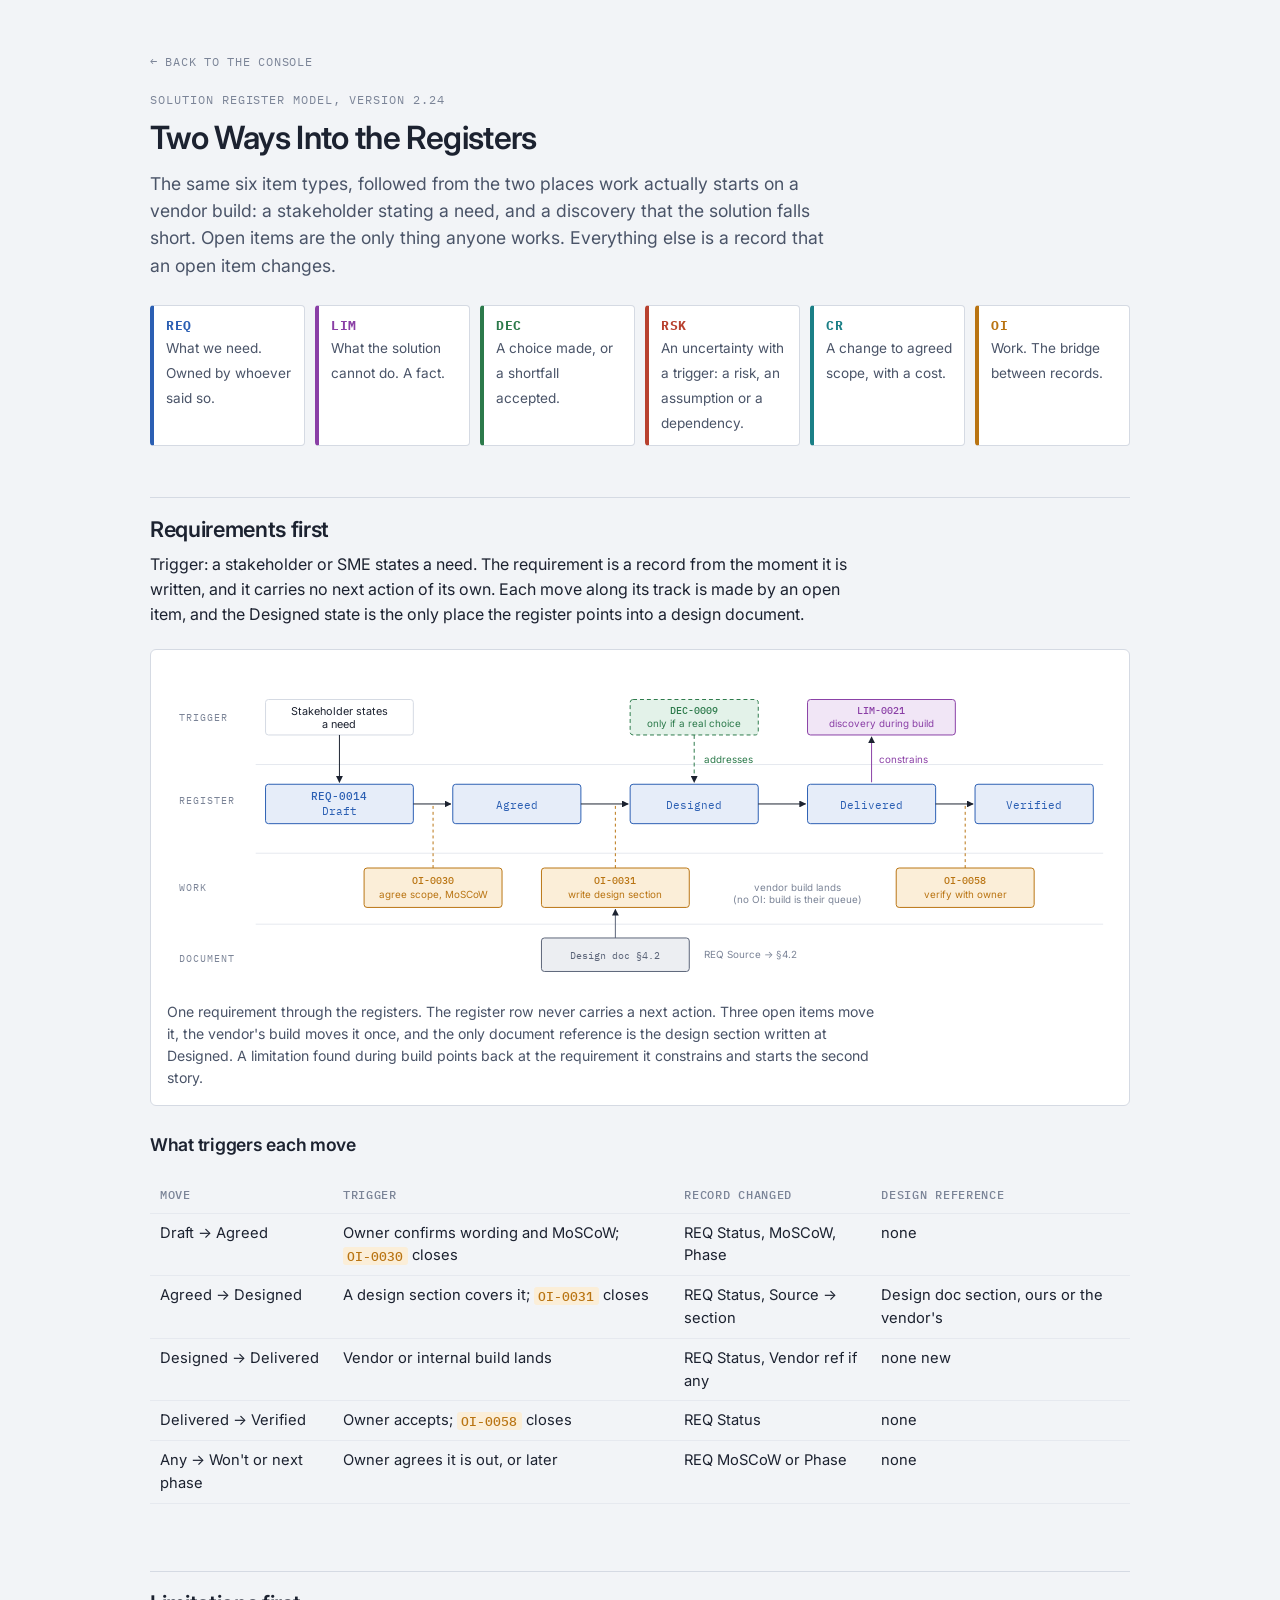
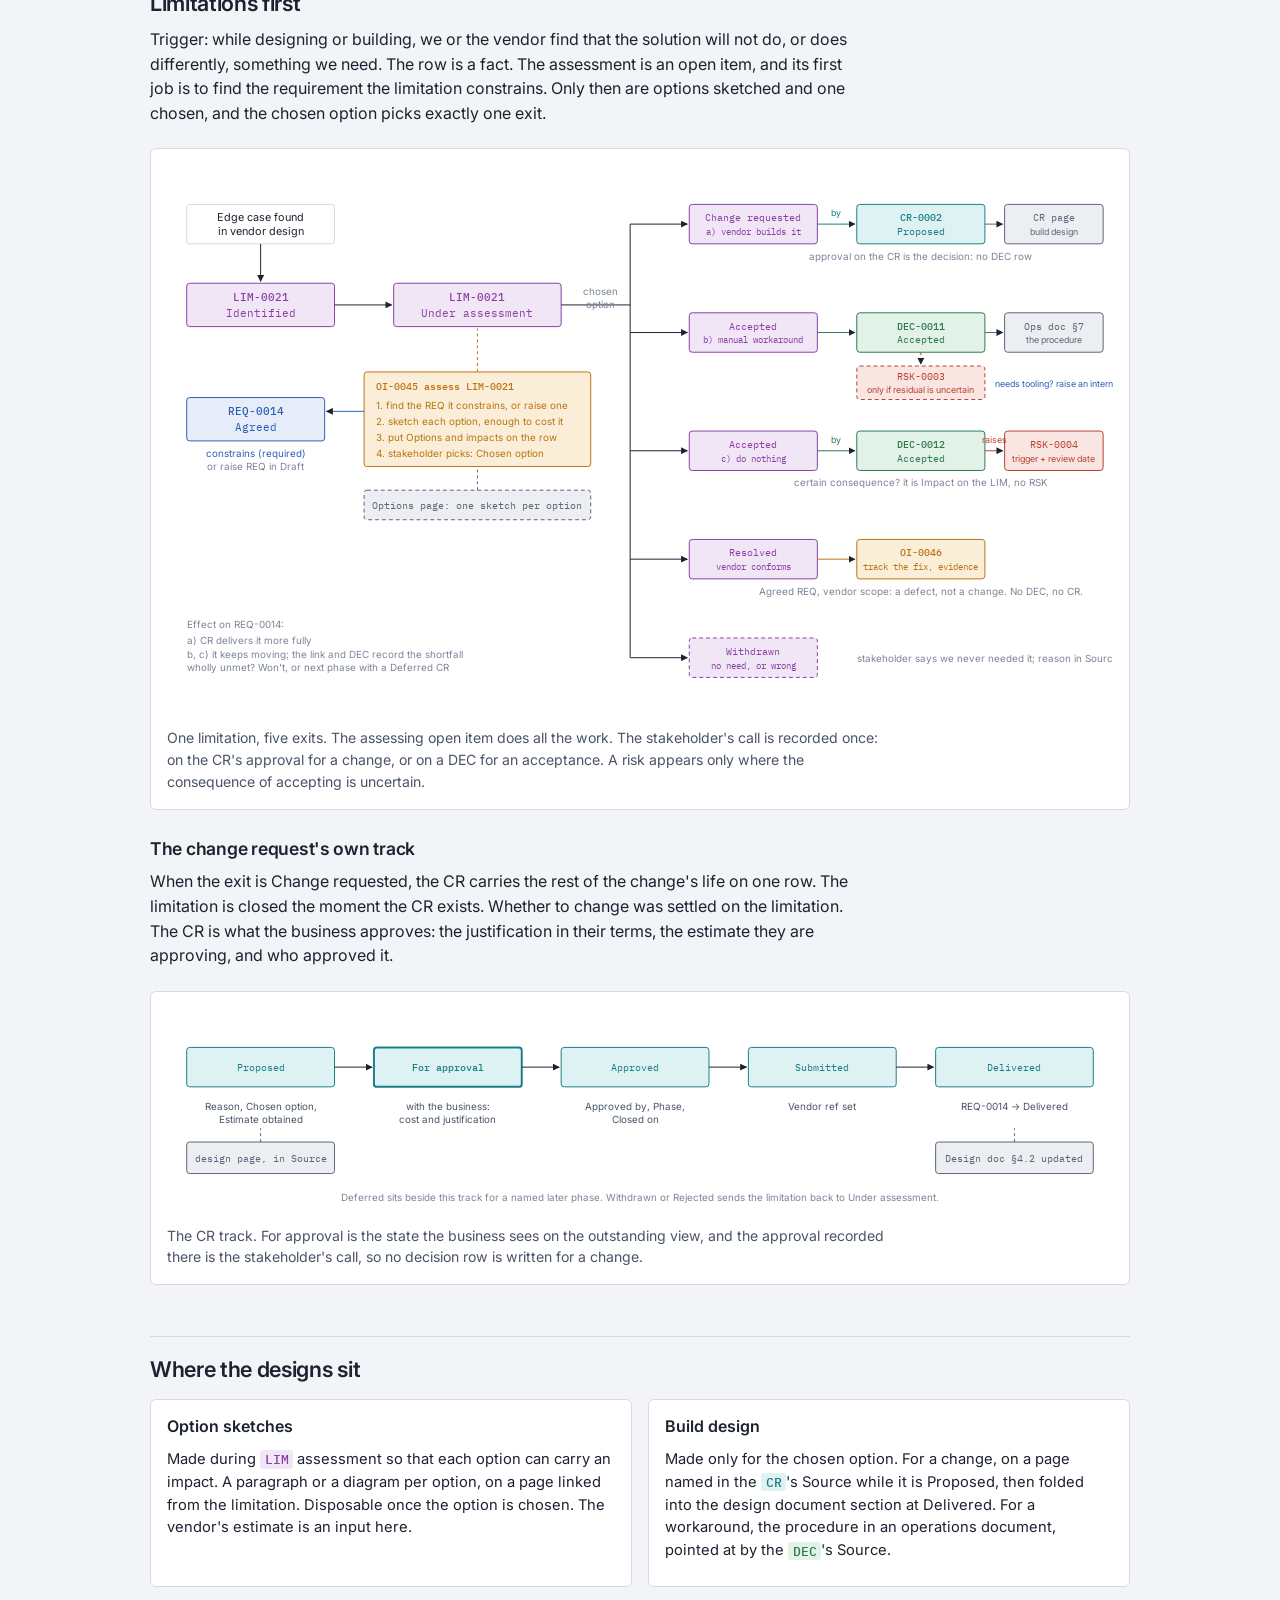
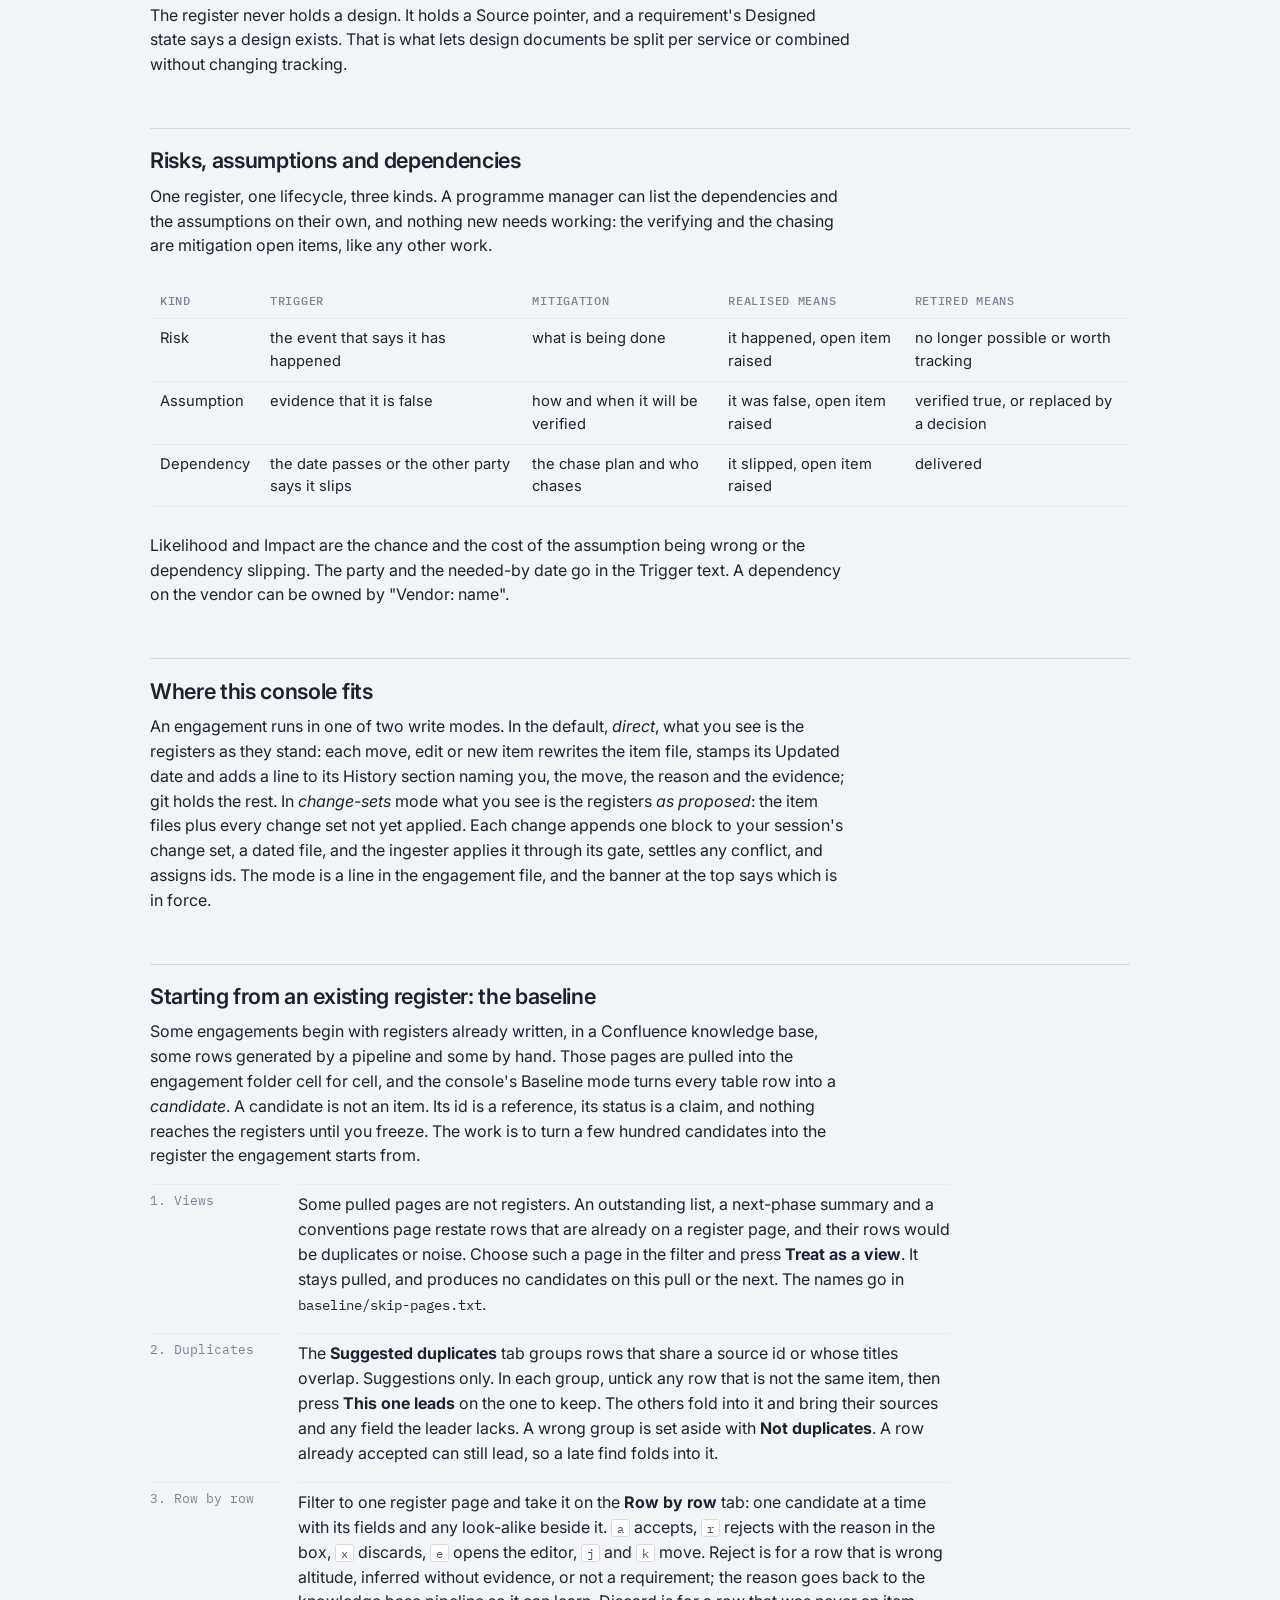
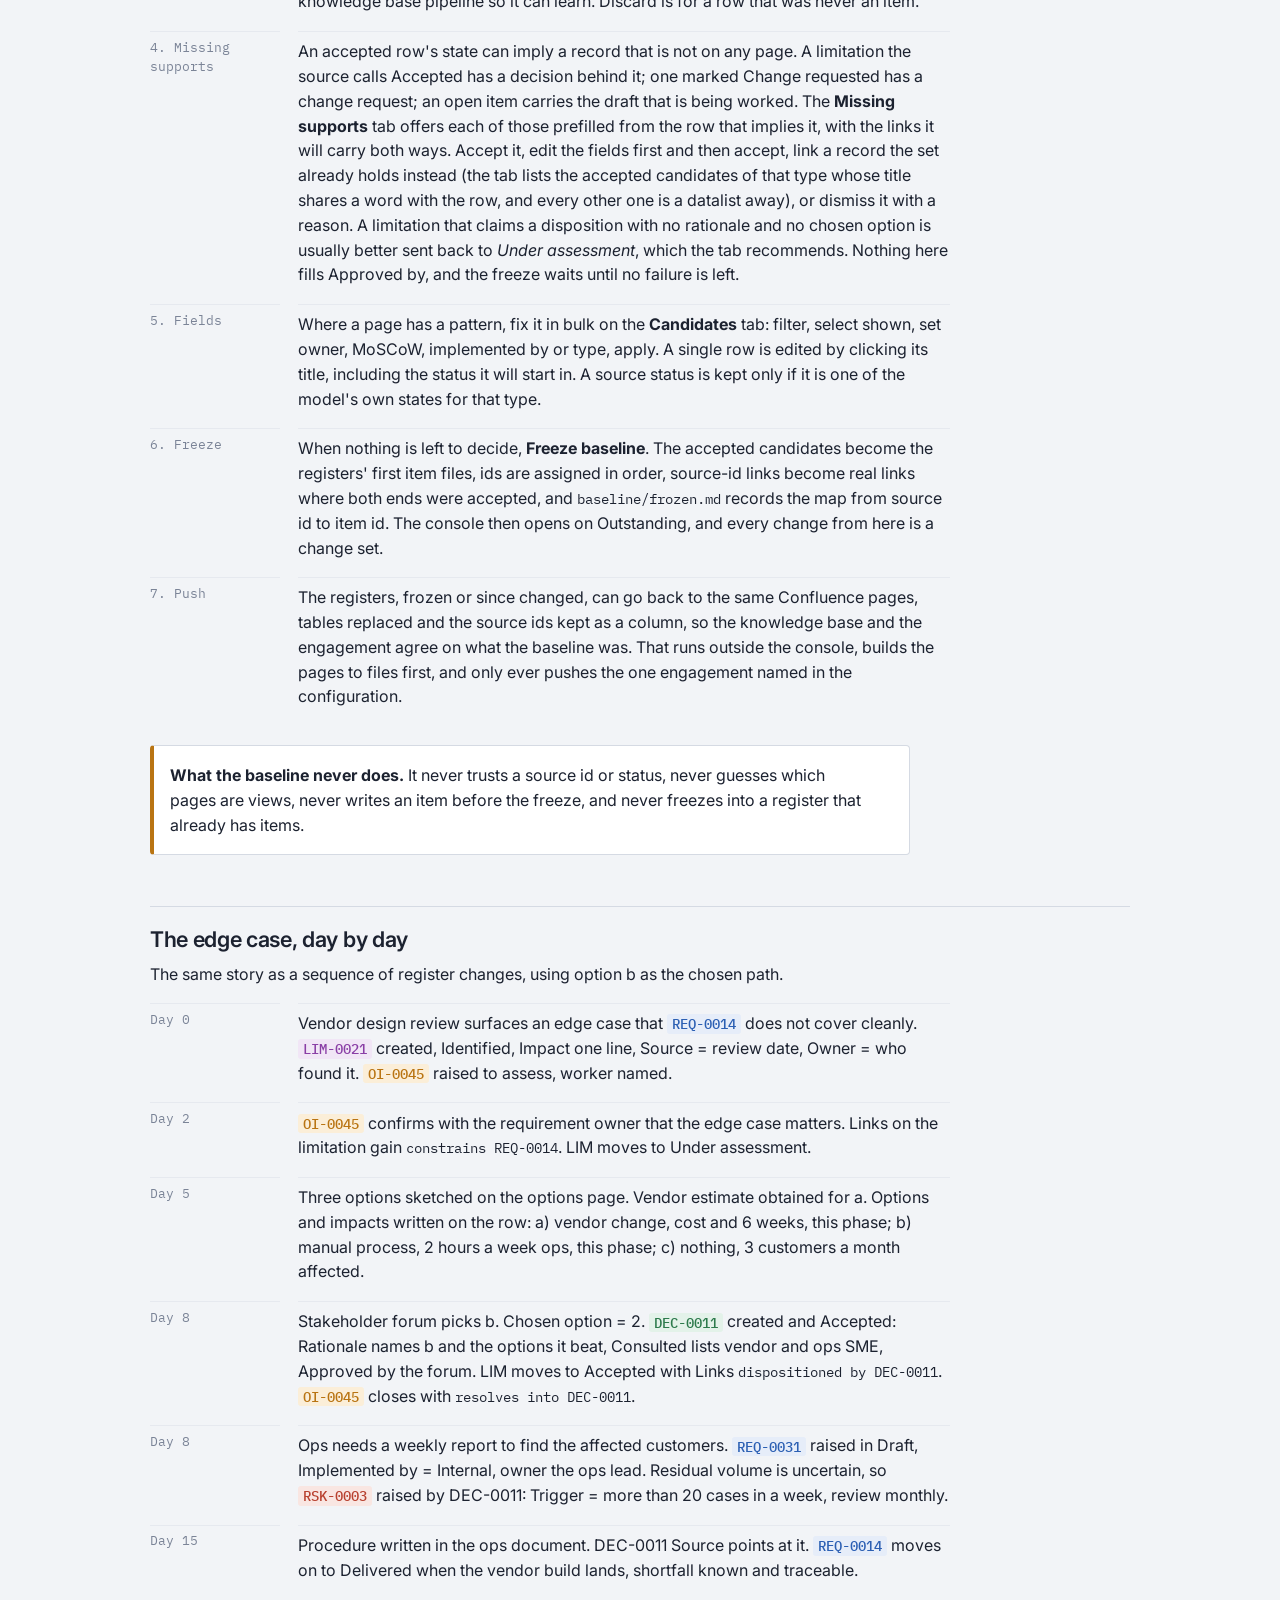
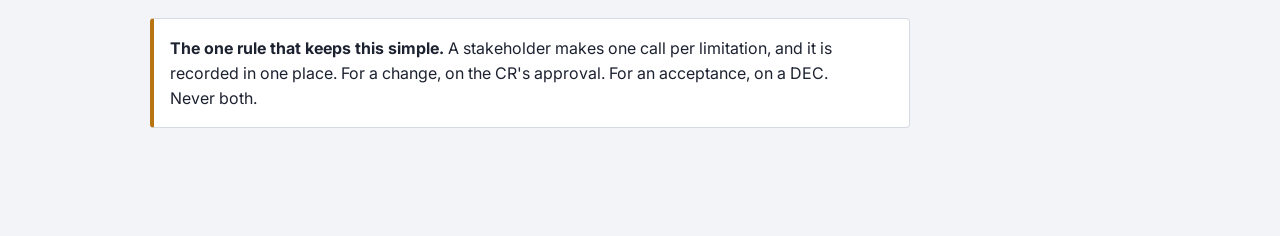
==== console/static/guide.html @ 4e864abd "Model 2.26 and docs: direct writes, History section, push from the registers as they stand Co-Author" ====
<!doctype html>
<html lang="en-AU"><head><meta charset="utf-8"><meta name="viewport" content="width=device-width, initial-scale=1">
<title>Guide · Register console</title>
<link rel="stylesheet" href="https://fonts.googleapis.com/css2?family=Inter:wght@400;500;600&family=IBM+Plex+Mono:wght@400;500&display=swap">
<script>try{const t=localStorage.getItem("theme");if(t==="light"||t==="dark")document.documentElement.dataset.theme=t;}catch{}</script>
<style>
:root{
  --bg:#f2f4f7; --surface:#ffffff; --ink:#1c2230; --ink-2:#4a5468; --ink-3:#7b8497; --line:#d5dae3; --line-2:#e6e9ef;
  --req:#2b5fb3; --lim:#8a3fa6; --dec:#2c7a4b; --rsk:#b8412f; --oi:#b97412; --cr:#1a7f86; --doc:#5b6478;
  --req-bg:#e6edf9; --lim-bg:#f1e6f6; --dec-bg:#e3f2e9; --rsk-bg:#f9e6e2; --oi-bg:#fbeed8; --cr-bg:#dff2f3; --doc-bg:#eceef2;
  --mono:"IBM Plex Mono",ui-monospace,SFMono-Regular,Menlo,monospace;
  --sans:"Inter",system-ui,-apple-system,"Segoe UI",sans-serif;
}
@media (prefers-color-scheme: dark){
  :root:not([data-theme="light"]){
    --bg:#141821; --surface:#1b2029; --ink:#e7eaf0; --ink-2:#b4bccb; --ink-3:#7f889a; --line:#323a48; --line-2:#272e3b;
    --req:#7ea6ea; --lim:#c78be0; --dec:#6fc494; --rsk:#ee8a78; --oi:#e6a94a; --cr:#5fc6cd; --doc:#9aa3b6;
    --req-bg:#1e2c45; --lim-bg:#31213d; --dec-bg:#1b3327; --rsk-bg:#3d221d; --oi-bg:#3a2c14; --cr-bg:#173536; --doc-bg:#252b37;
  }
}
:root[data-theme="dark"]{
  --bg:#141821; --surface:#1b2029; --ink:#e7eaf0; --ink-2:#b4bccb; --ink-3:#7f889a; --line:#323a48; --line-2:#272e3b;
  --req:#7ea6ea; --lim:#c78be0; --dec:#6fc494; --rsk:#ee8a78; --oi:#e6a94a; --cr:#5fc6cd; --doc:#9aa3b6;
  --req-bg:#1e2c45; --lim-bg:#31213d; --dec-bg:#1b3327; --rsk-bg:#3d221d; --oi-bg:#3a2c14; --cr-bg:#173536; --doc-bg:#252b37;
}
*{box-sizing:border-box}
body{background:var(--bg);color:var(--ink);font-family:var(--sans);font-size:16px;line-height:1.55;padding-block:40px 80px;padding-inline:20px}
main{max-width:980px;margin:0 auto}
h1,h2,h3{font-family:var(--sans);font-weight:600;line-height:1.2;text-wrap:balance;margin:0;letter-spacing:-.015em}
h1{font-size:2rem;letter-spacing:-.02em}
h2{font-size:1.35rem;margin-top:3.2rem;margin-bottom:.6rem;padding-top:1.2rem;border-top:1px solid var(--line)}
h3{font-size:1.1rem;margin-top:1.8rem;margin-bottom:.4rem}
p{max-width:70ch;margin:.6rem 0}
.lede{font-size:1.1rem;color:var(--ink-2);max-width:62ch;margin-top:.8rem}
.eyebrow{font-family:var(--mono);font-size:.75rem;letter-spacing:.08em;text-transform:uppercase;color:var(--ink-3);margin-bottom:.6rem}
code,.id{font-family:var(--mono);font-size:.88em}
.id{padding:.05em .35em;border-radius:3px;font-weight:500;white-space:nowrap}
.id.req{color:var(--req);background:var(--req-bg)} .id.lim{color:var(--lim);background:var(--lim-bg)}
.id.dec{color:var(--dec);background:var(--dec-bg)} .id.rsk{color:var(--rsk);background:var(--rsk-bg)}
.id.oi{color:var(--oi);background:var(--oi-bg)} .id.cr{color:var(--cr);background:var(--cr-bg)}
.id.doc{color:var(--doc);background:var(--doc-bg)}
.legend{display:grid;grid-template-columns:repeat(auto-fit,minmax(140px,1fr));gap:10px;margin:1.6rem 0 0}
.legend div{background:var(--surface);border:1px solid var(--line);border-radius:4px;padding:10px 12px;border-left:4px solid var(--c)}
.legend b{display:block;font-family:var(--mono);font-size:.8rem;color:var(--c);letter-spacing:.04em}
.legend span{font-size:.85rem;color:var(--ink-2)}
figure{margin:1.4rem 0;background:var(--surface);border:1px solid var(--line);border-radius:6px;padding:16px;overflow-x:auto}
figure svg{display:block;max-width:100%;height:auto;min-width:640px;font-family:var(--sans);color:var(--ink)}
figcaption{font-size:.88rem;color:var(--ink-2);margin-top:10px;max-width:80ch}
table{border-collapse:collapse;width:100%;font-size:.92rem;margin:1rem 0}
th,td{text-align:left;vertical-align:top;padding:8px 10px;border-bottom:1px solid var(--line-2)}
th{font-family:var(--mono);font-size:.75rem;letter-spacing:.06em;text-transform:uppercase;color:var(--ink-3);font-weight:500}
.tbl{overflow-x:auto}
ul,ol{max-width:72ch;padding-left:1.3rem}
li{margin:.3rem 0}
.story{display:grid;grid-template-columns:130px 1fr;gap:0 18px;max-width:80ch;margin:1rem 0}
.story .when{font-family:var(--mono);font-size:.8rem;color:var(--ink-3);padding-top:.35rem;border-top:1px solid var(--line-2)}
.story .what{padding:.3rem 0 .9rem;border-top:1px solid var(--line-2)}
.story .what p{margin:.15rem 0}
kbd{font-family:var(--mono);font-size:.78rem;border:1px solid var(--line);border-radius:3px;padding:0 5px;color:var(--ink-2);background:var(--surface)}
.callout{background:var(--surface);border:1px solid var(--line);border-left:4px solid var(--oi);border-radius:4px;padding:12px 16px;max-width:76ch;margin:1.2rem 0}
.callout p{margin:.3rem 0}
.two{display:grid;grid-template-columns:repeat(auto-fit,minmax(280px,1fr));gap:16px;margin:1rem 0}
.two > div{background:var(--surface);border:1px solid var(--line);border-radius:6px;padding:14px 16px}
.two h4{margin:0 0 .4rem;font-family:var(--sans);font-size:1rem;font-weight:600}
.two p,.two li{font-size:.92rem}
@media (max-width:520px){.story{grid-template-columns:1fr}.story .when{border-top:none;padding-bottom:0}.story .what{border-top:none;padding-top:0}}
.back{font-family:var(--mono);font-size:.78rem;letter-spacing:.06em;text-transform:uppercase;color:var(--ink-3);text-decoration:none;display:inline-block;margin-bottom:1.2rem}
.back:hover{color:var(--ink)}
</style></head><body>
<main>
<a class="back" href="/">← Back to the console</a>
<div class="eyebrow">Solution register model, version 2.24</div>
<h1>Two Ways Into the Registers</h1>
<p class="lede">The same six item types, followed from the two places work actually starts on a vendor build: a stakeholder stating a need, and a discovery that the solution falls short. Open items are the only thing anyone works. Everything else is a record that an open item changes.</p>

<div class="legend">
  <div style="--c:var(--req)"><b>REQ</b><span>What we need. Owned by whoever said so.</span></div>
  <div style="--c:var(--lim)"><b>LIM</b><span>What the solution cannot do. A fact.</span></div>
  <div style="--c:var(--dec)"><b>DEC</b><span>A choice made, or a shortfall accepted.</span></div>
  <div style="--c:var(--rsk)"><b>RSK</b><span>An uncertainty with a trigger: a risk, an assumption or a dependency.</span></div>
  <div style="--c:var(--cr)"><b>CR</b><span>A change to agreed scope, with a cost.</span></div>
  <div style="--c:var(--oi)"><b>OI</b><span>Work. The bridge between records.</span></div>
</div>

<h2>Requirements first</h2>
<p>Trigger: a stakeholder or SME states a need. The requirement is a record from the moment it is written, and it carries no next action of its own. Each move along its track is made by an open item, and the Designed state is the only place the register points into a design document.</p>

<figure>
<svg viewBox="0 0 960 330" role="img" aria-label="A requirement moves Draft, Agreed, Designed, Delivered, Verified. Each move is made by an open item below the track. A design document section is written at Designed. A decision appears only when a real choice is made. A discovery during build drops out to a limitation.">
<defs>
  <marker id="a1" viewBox="0 0 10 10" refX="9" refY="5" markerWidth="7" markerHeight="7" orient="auto-start-reverse"><path d="M0 0L10 5L0 10z" fill="currentColor"/></marker>
</defs>
<g font-size="11" fill="currentColor">
  <!-- lane labels -->
  <text x="12" y="56" font-family="IBM Plex Mono,monospace" font-size="10" fill="var(--ink-3)" letter-spacing="1">TRIGGER</text>
  <text x="12" y="140" font-family="IBM Plex Mono,monospace" font-size="10" fill="var(--ink-3)" letter-spacing="1">REGISTER</text>
  <text x="12" y="228" font-family="IBM Plex Mono,monospace" font-size="10" fill="var(--ink-3)" letter-spacing="1">WORK</text>
  <text x="12" y="300" font-family="IBM Plex Mono,monospace" font-size="10" fill="var(--ink-3)" letter-spacing="1">DOCUMENT</text>
  <line x1="90" y1="100" x2="950" y2="100" stroke="var(--line-2)"/>
  <line x1="90" y1="190" x2="950" y2="190" stroke="var(--line-2)"/>
  <line x1="90" y1="262" x2="950" y2="262" stroke="var(--line-2)"/>

  <!-- trigger -->
  <rect x="100" y="34" width="150" height="36" rx="3" fill="var(--surface)" stroke="var(--line)"/>
  <text x="175" y="50" text-anchor="middle" font-size="11">Stakeholder states</text>
  <text x="175" y="63" text-anchor="middle" font-size="11">a need</text>
  <line x1="175" y1="70" x2="175" y2="118" stroke="currentColor" marker-end="url(#a1)"/>

  <!-- REQ track -->
  <g font-family="IBM Plex Mono,monospace" font-size="11">
    <rect x="100" y="120" width="150" height="40" rx="3" fill="var(--req-bg)" stroke="var(--req)"/>
    <text x="175" y="136" text-anchor="middle" fill="var(--req)" font-weight="500">REQ-0014</text>
    <text x="175" y="151" text-anchor="middle" fill="var(--req)">Draft</text>
    <rect x="290" y="120" width="130" height="40" rx="3" fill="var(--req-bg)" stroke="var(--req)"/>
    <text x="355" y="145" text-anchor="middle" fill="var(--req)">Agreed</text>
    <rect x="470" y="120" width="130" height="40" rx="3" fill="var(--req-bg)" stroke="var(--req)"/>
    <text x="535" y="145" text-anchor="middle" fill="var(--req)">Designed</text>
    <rect x="650" y="120" width="130" height="40" rx="3" fill="var(--req-bg)" stroke="var(--req)"/>
    <text x="715" y="145" text-anchor="middle" fill="var(--req)">Delivered</text>
    <rect x="820" y="120" width="120" height="40" rx="3" fill="var(--req-bg)" stroke="var(--req)"/>
    <text x="880" y="145" text-anchor="middle" fill="var(--req)">Verified</text>
  </g>
  <line x1="250" y1="140" x2="288" y2="140" stroke="currentColor" marker-end="url(#a1)"/>
  <line x1="420" y1="140" x2="468" y2="140" stroke="currentColor" marker-end="url(#a1)"/>
  <line x1="600" y1="140" x2="648" y2="140" stroke="currentColor" marker-end="url(#a1)"/>
  <line x1="780" y1="140" x2="818" y2="140" stroke="currentColor" marker-end="url(#a1)"/>

  <!-- OIs -->
  <g font-family="IBM Plex Mono,monospace" font-size="10">
    <rect x="200" y="205" width="140" height="40" rx="3" fill="var(--oi-bg)" stroke="var(--oi)"/>
    <text x="270" y="221" text-anchor="middle" fill="var(--oi)" font-weight="500">OI-0030</text>
    <text x="270" y="235" text-anchor="middle" fill="var(--oi)" font-family="Inter,sans-serif">agree scope, MoSCoW</text>
    <rect x="380" y="205" width="150" height="40" rx="3" fill="var(--oi-bg)" stroke="var(--oi)"/>
    <text x="455" y="221" text-anchor="middle" fill="var(--oi)" font-weight="500">OI-0031</text>
    <text x="455" y="235" text-anchor="middle" fill="var(--oi)" font-family="Inter,sans-serif">write design section</text>
    <rect x="740" y="205" width="140" height="40" rx="3" fill="var(--oi-bg)" stroke="var(--oi)"/>
    <text x="810" y="221" text-anchor="middle" fill="var(--oi)" font-weight="500">OI-0058</text>
    <text x="810" y="235" text-anchor="middle" fill="var(--oi)" font-family="Inter,sans-serif">verify with owner</text>
  </g>
  <line x1="270" y1="205" x2="270" y2="142" stroke="var(--oi)" stroke-dasharray="3 3"/>
  <line x1="455" y1="205" x2="455" y2="142" stroke="var(--oi)" stroke-dasharray="3 3"/>
  <line x1="810" y1="205" x2="810" y2="142" stroke="var(--oi)" stroke-dasharray="3 3"/>
  <text x="640" y="228" text-anchor="middle" font-size="10" fill="var(--ink-3)">vendor build lands</text>
  <text x="640" y="241" text-anchor="middle" font-size="10" fill="var(--ink-3)">(no OI: build is their queue)</text>

  <!-- doc -->
  <rect x="380" y="276" width="150" height="34" rx="3" fill="var(--doc-bg)" stroke="var(--doc)"/>
  <text x="455" y="297" text-anchor="middle" fill="var(--doc)" font-family="IBM Plex Mono,monospace" font-size="10">Design doc §4.2</text>
  <line x1="455" y1="276" x2="455" y2="247" stroke="var(--doc)" marker-end="url(#a1)" style="color:var(--doc)"/>
  <text x="545" y="296" font-size="10" fill="var(--ink-3)">REQ Source → §4.2</text>

  <!-- DEC optional -->
  <rect x="470" y="34" width="130" height="36" rx="3" fill="var(--dec-bg)" stroke="var(--dec)" stroke-dasharray="4 3"/>
  <text x="535" y="49" text-anchor="middle" fill="var(--dec)" font-family="IBM Plex Mono,monospace" font-size="10" font-weight="500">DEC-0009</text>
  <text x="535" y="62" text-anchor="middle" fill="var(--dec)" font-size="10">only if a real choice</text>
  <line x1="535" y1="70" x2="535" y2="118" stroke="var(--dec)" stroke-dasharray="4 3" marker-end="url(#a1)" style="color:var(--dec)"/>
  <text x="545" y="98" font-size="10" fill="var(--dec)">addresses</text>

  <!-- discovery to LIM -->
  <rect x="650" y="34" width="150" height="36" rx="3" fill="var(--lim-bg)" stroke="var(--lim)"/>
  <text x="725" y="49" text-anchor="middle" fill="var(--lim)" font-family="IBM Plex Mono,monospace" font-size="10" font-weight="500">LIM-0021</text>
  <text x="725" y="62" text-anchor="middle" fill="var(--lim)" font-size="10">discovery during build</text>
  <line x1="715" y1="118" x2="715" y2="72" stroke="var(--lim)" marker-end="url(#a1)" style="color:var(--lim)"/>
  <text x="723" y="98" font-size="10" fill="var(--lim)">constrains</text>
</g>
</svg>
<figcaption>One requirement through the registers. The register row never carries a next action. Three open items move it, the vendor's build moves it once, and the only document reference is the design section written at Designed. A limitation found during build points back at the requirement it constrains and starts the second story.</figcaption>
</figure>

<h3>What triggers each move</h3>
<div class="tbl"><table>
<tr><th>Move</th><th>Trigger</th><th>Record changed</th><th>Design reference</th></tr>
<tr><td>Draft → Agreed</td><td>Owner confirms wording and MoSCoW; <span class="id oi">OI-0030</span> closes</td><td>REQ Status, MoSCoW, Phase</td><td>none</td></tr>
<tr><td>Agreed → Designed</td><td>A design section covers it; <span class="id oi">OI-0031</span> closes</td><td>REQ Status, Source → section</td><td>Design doc section, ours or the vendor's</td></tr>
<tr><td>Designed → Delivered</td><td>Vendor or internal build lands</td><td>REQ Status, Vendor ref if any</td><td>none new</td></tr>
<tr><td>Delivered → Verified</td><td>Owner accepts; <span class="id oi">OI-0058</span> closes</td><td>REQ Status</td><td>none</td></tr>
<tr><td>Any → Won't or next phase</td><td>Owner agrees it is out, or later</td><td>REQ MoSCoW or Phase</td><td>none</td></tr>
</table></div>

<h2>Limitations first</h2>
<p>Trigger: while designing or building, we or the vendor find that the solution will not do, or does differently, something we need. The row is a fact. The assessment is an open item, and its first job is to find the requirement the limitation constrains. Only then are options sketched and one chosen, and the chosen option picks exactly one exit.</p>

<figure>
<svg viewBox="0 0 960 560" role="img" aria-label="A limitation goes Identified, then Under assessment. The assessing open item first links the requirement it constrains or raises one, then sketches options and chooses one. Five exits: Change requested to a change request, Accepted with a workaround to a decision and a procedure document, Accepted doing nothing to a decision with an optional risk, Resolved when the vendor conforms, and Withdrawn when there is no need.">
<defs>
  <marker id="a2" viewBox="0 0 10 10" refX="9" refY="5" markerWidth="7" markerHeight="7" orient="auto-start-reverse"><path d="M0 0L10 5L0 10z" fill="currentColor"/></marker>
</defs>
<g font-size="11" fill="currentColor">
  <!-- trigger -->
  <rect x="20" y="40" width="150" height="40" rx="3" fill="var(--surface)" stroke="var(--line)"/>
  <text x="95" y="57" text-anchor="middle">Edge case found</text>
  <text x="95" y="71" text-anchor="middle">in vendor design</text>
  <line x1="95" y1="80" x2="95" y2="118" stroke="currentColor" marker-end="url(#a2)"/>

  <!-- LIM Identified -->
  <g font-family="IBM Plex Mono,monospace" font-size="11">
    <rect x="20" y="120" width="150" height="44" rx="3" fill="var(--lim-bg)" stroke="var(--lim)"/>
    <text x="95" y="138" text-anchor="middle" fill="var(--lim)" font-weight="500">LIM-0021</text>
    <text x="95" y="154" text-anchor="middle" fill="var(--lim)">Identified</text>
    <rect x="230" y="120" width="170" height="44" rx="3" fill="var(--lim-bg)" stroke="var(--lim)"/>
    <text x="315" y="138" text-anchor="middle" fill="var(--lim)" font-weight="500">LIM-0021</text>
    <text x="315" y="154" text-anchor="middle" fill="var(--lim)">Under assessment</text>
  </g>
  <line x1="170" y1="142" x2="228" y2="142" stroke="currentColor" marker-end="url(#a2)"/>

  <!-- the OI under assessment -->
  <rect x="200" y="210" width="230" height="96" rx="3" fill="var(--oi-bg)" stroke="var(--oi)"/>
  <text x="212" y="228" fill="var(--oi)" font-family="IBM Plex Mono,monospace" font-size="10" font-weight="500">OI-0045  assess LIM-0021</text>
  <text x="212" y="248" fill="var(--oi)" font-size="10">1. find the REQ it constrains, or raise one</text>
  <text x="212" y="264" fill="var(--oi)" font-size="10">2. sketch each option, enough to cost it</text>
  <text x="212" y="280" fill="var(--oi)" font-size="10">3. put Options and impacts on the row</text>
  <text x="212" y="296" fill="var(--oi)" font-size="10">4. stakeholder picks: Chosen option</text>
  <line x1="315" y1="210" x2="315" y2="166" stroke="var(--oi)" stroke-dasharray="3 3"/>

  <!-- REQ link -->
  <g font-family="IBM Plex Mono,monospace" font-size="11">
    <rect x="20" y="236" width="140" height="44" rx="3" fill="var(--req-bg)" stroke="var(--req)"/>
    <text x="90" y="254" text-anchor="middle" fill="var(--req)" font-weight="500">REQ-0014</text>
    <text x="90" y="270" text-anchor="middle" fill="var(--req)">Agreed</text>
  </g>
  <line x1="200" y1="250" x2="162" y2="250" stroke="var(--req)" marker-end="url(#a2)" style="color:var(--req)"/>
  <text x="90" y="296" text-anchor="middle" font-size="10" fill="var(--req)">constrains (required)</text>
  <text x="90" y="310" text-anchor="middle" font-size="10" fill="var(--ink-3)">or raise REQ in Draft</text>

  <!-- option sketch doc -->
  <rect x="200" y="330" width="230" height="30" rx="3" fill="var(--doc-bg)" stroke="var(--doc)" stroke-dasharray="4 3"/>
  <text x="315" y="349" text-anchor="middle" fill="var(--doc)" font-family="IBM Plex Mono,monospace" font-size="10">Options page: one sketch per option</text>
  <line x1="315" y1="330" x2="315" y2="308" stroke="var(--doc)" stroke-dasharray="3 3"/>

  <!-- fan: from Under assessment right edge -->
  <line x1="400" y1="142" x2="470" y2="142" stroke="currentColor"/>
  <line x1="470" y1="60" x2="470" y2="500" stroke="currentColor"/>
  <text x="440" y="132" text-anchor="middle" font-size="10" fill="var(--ink-3)">chosen</text>
  <text x="440" y="145" text-anchor="middle" font-size="10" fill="var(--ink-3)">option</text>

  <!-- exit a: CR -->
  <line x1="470" y1="60" x2="528" y2="60" stroke="currentColor" marker-end="url(#a2)"/>
  <g font-family="IBM Plex Mono,monospace" font-size="10">
    <rect x="530" y="40" width="130" height="40" rx="3" fill="var(--lim-bg)" stroke="var(--lim)"/>
    <text x="595" y="57" text-anchor="middle" fill="var(--lim)">Change requested</text>
    <text x="595" y="71" text-anchor="middle" fill="var(--lim)" font-size="9">a) vendor builds it</text>
    <rect x="700" y="40" width="130" height="40" rx="3" fill="var(--cr-bg)" stroke="var(--cr)"/>
    <text x="765" y="57" text-anchor="middle" fill="var(--cr)" font-weight="500">CR-0002</text>
    <text x="765" y="71" text-anchor="middle" fill="var(--cr)">Proposed</text>
  </g>
  <line x1="660" y1="60" x2="698" y2="60" stroke="var(--cr)" marker-end="url(#a2)" style="color:var(--cr)"/>
  <text x="679" y="52" text-anchor="middle" font-size="9" fill="var(--cr)">by</text>
  <rect x="850" y="40" width="100" height="40" rx="3" fill="var(--doc-bg)" stroke="var(--doc)"/>
  <text x="900" y="57" text-anchor="middle" fill="var(--doc)" font-family="IBM Plex Mono,monospace" font-size="10">CR page</text>
  <text x="900" y="71" text-anchor="middle" fill="var(--doc)" font-size="9">build design</text>
  <line x1="830" y1="60" x2="848" y2="60" stroke="var(--doc)" style="color:var(--doc)" marker-end="url(#a2)"/>
  <text x="765" y="96" text-anchor="middle" font-size="10" fill="var(--ink-3)">approval on the CR is the decision: no DEC row</text>

  <!-- exit b: workaround -->
  <line x1="470" y1="170" x2="528" y2="170" stroke="currentColor" marker-end="url(#a2)"/>
  <g font-family="IBM Plex Mono,monospace" font-size="10">
    <rect x="530" y="150" width="130" height="40" rx="3" fill="var(--lim-bg)" stroke="var(--lim)"/>
    <text x="595" y="167" text-anchor="middle" fill="var(--lim)">Accepted</text>
    <text x="595" y="181" text-anchor="middle" fill="var(--lim)" font-size="9">b) manual workaround</text>
    <rect x="700" y="150" width="130" height="40" rx="3" fill="var(--dec-bg)" stroke="var(--dec)"/>
    <text x="765" y="167" text-anchor="middle" fill="var(--dec)" font-weight="500">DEC-0011</text>
    <text x="765" y="181" text-anchor="middle" fill="var(--dec)">Accepted</text>
  </g>
  <line x1="660" y1="170" x2="698" y2="170" stroke="var(--dec)" marker-end="url(#a2)" style="color:var(--dec)"/>
  <rect x="850" y="150" width="100" height="40" rx="3" fill="var(--doc-bg)" stroke="var(--doc)"/>
  <text x="900" y="167" text-anchor="middle" fill="var(--doc)" font-family="IBM Plex Mono,monospace" font-size="10">Ops doc §7</text>
  <text x="900" y="181" text-anchor="middle" fill="var(--doc)" font-size="9">the procedure</text>
  <line x1="830" y1="170" x2="848" y2="170" stroke="var(--doc)" style="color:var(--doc)" marker-end="url(#a2)"/>
  <rect x="700" y="204" width="130" height="34" rx="3" fill="var(--rsk-bg)" stroke="var(--rsk)" stroke-dasharray="4 3"/>
  <text x="765" y="218" text-anchor="middle" fill="var(--rsk)" font-family="IBM Plex Mono,monospace" font-size="10">RSK-0003</text>
  <text x="765" y="231" text-anchor="middle" fill="var(--rsk)" font-size="9">only if residual is uncertain</text>
  <line x1="765" y1="190" x2="765" y2="202" stroke="var(--rsk)" stroke-dasharray="3 3" marker-end="url(#a2)" style="color:var(--rsk)"/>
  <text x="840" y="225" font-size="9" fill="var(--req)">needs tooling? raise an internal REQ</text>

  <!-- exit c: do nothing -->
  <line x1="470" y1="290" x2="528" y2="290" stroke="currentColor" marker-end="url(#a2)"/>
  <g font-family="IBM Plex Mono,monospace" font-size="10">
    <rect x="530" y="270" width="130" height="40" rx="3" fill="var(--lim-bg)" stroke="var(--lim)"/>
    <text x="595" y="287" text-anchor="middle" fill="var(--lim)">Accepted</text>
    <text x="595" y="301" text-anchor="middle" fill="var(--lim)" font-size="9">c) do nothing</text>
    <rect x="700" y="270" width="130" height="40" rx="3" fill="var(--dec-bg)" stroke="var(--dec)"/>
    <text x="765" y="287" text-anchor="middle" fill="var(--dec)" font-weight="500">DEC-0012</text>
    <text x="765" y="301" text-anchor="middle" fill="var(--dec)">Accepted</text>
  </g>
  <line x1="660" y1="290" x2="698" y2="290" stroke="var(--dec)" marker-end="url(#a2)" style="color:var(--dec)"/>
  <rect x="850" y="270" width="100" height="40" rx="3" fill="var(--rsk-bg)" stroke="var(--rsk)"/>
  <text x="900" y="287" text-anchor="middle" fill="var(--rsk)" font-family="IBM Plex Mono,monospace" font-size="10">RSK-0004</text>
  <text x="900" y="301" text-anchor="middle" fill="var(--rsk)" font-size="9">trigger + review date</text>
  <line x1="830" y1="290" x2="848" y2="290" stroke="var(--rsk)" style="color:var(--rsk)" marker-end="url(#a2)"/>
  <text x="679" y="282" text-anchor="middle" font-size="9" fill="var(--dec)">by</text>
  <text x="840" y="282" text-anchor="middle" font-size="9" fill="var(--rsk)">raises</text>
  <text x="765" y="326" text-anchor="middle" font-size="10" fill="var(--ink-3)">certain consequence? it is Impact on the LIM, no RSK</text>

  <!-- exit d: resolved via conformance -->
  <line x1="470" y1="400" x2="528" y2="400" stroke="currentColor" marker-end="url(#a2)"/>
  <g font-family="IBM Plex Mono,monospace" font-size="10">
    <rect x="530" y="380" width="130" height="40" rx="3" fill="var(--lim-bg)" stroke="var(--lim)"/>
    <text x="595" y="397" text-anchor="middle" fill="var(--lim)">Resolved</text>
    <text x="595" y="411" text-anchor="middle" fill="var(--lim)" font-size="9">vendor conforms</text>
    <rect x="700" y="380" width="130" height="40" rx="3" fill="var(--oi-bg)" stroke="var(--oi)"/>
    <text x="765" y="397" text-anchor="middle" fill="var(--oi)" font-weight="500">OI-0046</text>
    <text x="765" y="411" text-anchor="middle" fill="var(--oi)" font-size="9">track the fix, evidence</text>
  </g>
  <line x1="660" y1="400" x2="698" y2="400" stroke="var(--oi)" marker-end="url(#a2)" style="color:var(--oi)"/>
  <text x="765" y="436" text-anchor="middle" font-size="10" fill="var(--ink-3)">Agreed REQ, vendor scope: a defect, not a change. No DEC, no CR.</text>

  <!-- exit e: withdrawn -->
  <line x1="470" y1="500" x2="528" y2="500" stroke="currentColor" marker-end="url(#a2)"/>
  <g font-family="IBM Plex Mono,monospace" font-size="10">
    <rect x="530" y="480" width="130" height="40" rx="3" fill="var(--lim-bg)" stroke="var(--lim)" stroke-dasharray="4 3"/>
    <text x="595" y="497" text-anchor="middle" fill="var(--lim)">Withdrawn</text>
    <text x="595" y="511" text-anchor="middle" fill="var(--lim)" font-size="9">no need, or wrong</text>
  </g>
  <text x="700" y="504" font-size="10" fill="var(--ink-3)">stakeholder says we never needed it; reason in Source</text>

  <!-- closing the loop to REQ -->
  <text x="20" y="470" font-size="10" fill="var(--ink-3)">Effect on REQ-0014:</text>
  <text x="20" y="486" font-size="10" fill="var(--ink-3)">a) CR delivers it more fully</text>
  <text x="20" y="500" font-size="10" fill="var(--ink-3)">b, c) it keeps moving; the link and DEC record the shortfall</text>
  <text x="20" y="514" font-size="10" fill="var(--ink-3)">wholly unmet? Won't, or next phase with a Deferred CR</text>
</g>
</svg>
<figcaption>One limitation, five exits. The assessing open item does all the work. The stakeholder's call is recorded once: on the CR's approval for a change, or on a DEC for an acceptance. A risk appears only where the consequence of accepting is uncertain.</figcaption>
</figure>

<h3>The change request's own track</h3>
<p>When the exit is Change requested, the CR carries the rest of the change's life on one row. The limitation is closed the moment the CR exists. Whether to change was settled on the limitation. The CR is what the business approves: the justification in their terms, the estimate they are approving, and who approved it.</p>

<figure>
<svg viewBox="0 0 960 210" role="img" aria-label="A change request moves Proposed, For approval, Approved, Submitted, Delivered. Reason, Chosen option and Estimate are written in Proposed with the design on a page named in Source; the business approves in For approval; Approved by, Phase and Closed on at Approved; Vendor ref at Submitted. Delivered moves the requirement. Deferred sits beside the track for a later phase.">
<defs><marker id="a3" viewBox="0 0 10 10" refX="9" refY="5" markerWidth="7" markerHeight="7" orient="auto-start-reverse"><path d="M0 0L10 5L0 10z" fill="currentColor"/></marker></defs>
<g font-size="10" fill="currentColor" font-family="IBM Plex Mono,monospace">
  <rect x="20" y="40" width="150" height="40" rx="3" fill="var(--cr-bg)" stroke="var(--cr)"/><text x="95" y="64" text-anchor="middle" fill="var(--cr)">Proposed</text>
  <rect x="210" y="40" width="150" height="40" rx="3" fill="var(--cr-bg)" stroke="var(--cr)" stroke-width="2"/><text x="285" y="64" text-anchor="middle" fill="var(--cr)" font-weight="500">For approval</text>
  <rect x="400" y="40" width="150" height="40" rx="3" fill="var(--cr-bg)" stroke="var(--cr)"/><text x="475" y="64" text-anchor="middle" fill="var(--cr)">Approved</text>
  <rect x="590" y="40" width="150" height="40" rx="3" fill="var(--cr-bg)" stroke="var(--cr)"/><text x="665" y="64" text-anchor="middle" fill="var(--cr)">Submitted</text>
  <rect x="780" y="40" width="160" height="40" rx="3" fill="var(--cr-bg)" stroke="var(--cr)"/><text x="860" y="64" text-anchor="middle" fill="var(--cr)">Delivered</text>
  <line x1="170" y1="60" x2="208" y2="60" stroke="currentColor" marker-end="url(#a3)"/>
  <line x1="360" y1="60" x2="398" y2="60" stroke="currentColor" marker-end="url(#a3)"/>
  <line x1="550" y1="60" x2="588" y2="60" stroke="currentColor" marker-end="url(#a3)"/>
  <line x1="740" y1="60" x2="778" y2="60" stroke="currentColor" marker-end="url(#a3)"/>
  <g font-family="Inter,sans-serif" fill="var(--ink-2)">
    <text x="95" y="104" text-anchor="middle">Reason, Chosen option,</text><text x="95" y="117" text-anchor="middle">Estimate obtained</text>
    <text x="285" y="104" text-anchor="middle">with the business:</text><text x="285" y="117" text-anchor="middle">cost and justification</text>
    <text x="475" y="104" text-anchor="middle">Approved by, Phase,</text><text x="475" y="117" text-anchor="middle">Closed on</text>
    <text x="665" y="104" text-anchor="middle">Vendor ref set</text>
    <text x="860" y="104" text-anchor="middle">REQ-0014 → Delivered</text>
  </g>
  <rect x="20" y="136" width="150" height="32" rx="3" fill="var(--doc-bg)" stroke="var(--doc)"/>
  <text x="95" y="156" text-anchor="middle" fill="var(--doc)">design page, in Source</text>
  <line x1="95" y1="136" x2="95" y2="122" stroke="var(--doc)" stroke-dasharray="3 3"/>
  <rect x="780" y="136" width="160" height="32" rx="3" fill="var(--doc-bg)" stroke="var(--doc)"/>
  <text x="860" y="156" text-anchor="middle" fill="var(--doc)">Design doc §4.2 updated</text>
  <line x1="860" y1="136" x2="860" y2="122" stroke="var(--doc)" stroke-dasharray="3 3"/>
  <text x="480" y="196" text-anchor="middle" font-family="Inter,sans-serif" fill="var(--ink-3)">Deferred sits beside this track for a named later phase. Withdrawn or Rejected sends the limitation back to Under assessment.</text>
</g>
</svg>
<figcaption>The CR track. For approval is the state the business sees on the outstanding view, and the approval recorded there is the stakeholder's call, so no decision row is written for a change.</figcaption>
</figure>

<h2>Where the designs sit</h2>
<div class="two">
  <div><h4>Option sketches</h4><p>Made during <span class="id lim">LIM</span> assessment so that each option can carry an impact. A paragraph or a diagram per option, on a page linked from the limitation. Disposable once the option is chosen. The vendor's estimate is an input here.</p></div>
  <div><h4>Build design</h4><p>Made only for the chosen option. For a change, on a page named in the <span class="id cr">CR</span>'s Source while it is Proposed, then folded into the design document section at Delivered. For a workaround, the procedure in an operations document, pointed at by the <span class="id dec">DEC</span>'s Source.</p></div>
</div>
<p>The register never holds a design. It holds a Source pointer, and a requirement's Designed state says a design exists. That is what lets design documents be split per service or combined without changing tracking.</p>

<h2>Risks, assumptions and dependencies</h2>
<p>One register, one lifecycle, three kinds. A programme manager can list the dependencies and the assumptions on their own, and nothing new needs working: the verifying and the chasing are mitigation open items, like any other work.</p>
<div class="tbl"><table>
<tr><th>Kind</th><th>Trigger</th><th>Mitigation</th><th>Realised means</th><th>Retired means</th></tr>
<tr><td>Risk</td><td>the event that says it has happened</td><td>what is being done</td><td>it happened, open item raised</td><td>no longer possible or worth tracking</td></tr>
<tr><td>Assumption</td><td>evidence that it is false</td><td>how and when it will be verified</td><td>it was false, open item raised</td><td>verified true, or replaced by a decision</td></tr>
<tr><td>Dependency</td><td>the date passes or the other party says it slips</td><td>the chase plan and who chases</td><td>it slipped, open item raised</td><td>delivered</td></tr>
</table></div>
<p>Likelihood and Impact are the chance and the cost of the assumption being wrong or the dependency slipping. The party and the needed-by date go in the Trigger text. A dependency on the vendor can be owned by "Vendor: name".</p>

<h2>Where this console fits</h2>
<p>An engagement runs in one of two write modes. In the default, <em>direct</em>, what you see is the registers as they stand: each move, edit or new item rewrites the item file, stamps its Updated date and adds a line to its History section naming you, the move, the reason and the evidence; git holds the rest. In <em>change-sets</em> mode what you see is the registers <em>as proposed</em>: the item files plus every change set not yet applied. Each change appends one block to your session's change set, a dated file, and the ingester applies it through its gate, settles any conflict, and assigns ids. The mode is a line in the engagement file, and the banner at the top says which is in force.</p>

<h2>Starting from an existing register: the baseline</h2>
<p>Some engagements begin with registers already written, in a Confluence knowledge base, some rows generated by a pipeline and some by hand. Those pages are pulled into the engagement folder cell for cell, and the console's Baseline mode turns every table row into a <em>candidate</em>. A candidate is not an item. Its id is a reference, its status is a claim, and nothing reaches the registers until you freeze. The work is to turn a few hundred candidates into the register the engagement starts from.</p>
<div class="story">
  <div class="when">1. Views</div><div class="what"><p>Some pulled pages are not registers. An outstanding list, a next-phase summary and a conventions page restate rows that are already on a register page, and their rows would be duplicates or noise. Choose such a page in the filter and press <strong>Treat as a view</strong>. It stays pulled, and produces no candidates on this pull or the next. The names go in <code>baseline/skip-pages.txt</code>.</p></div>
  <div class="when">2. Duplicates</div><div class="what"><p>The <strong>Suggested duplicates</strong> tab groups rows that share a source id or whose titles overlap. Suggestions only. In each group, untick any row that is not the same item, then press <strong>This one leads</strong> on the one to keep. The others fold into it and bring their sources and any field the leader lacks. A wrong group is set aside with <strong>Not duplicates</strong>. A row already accepted can still lead, so a late find folds into it.</p></div>
  <div class="when">3. Row by row</div><div class="what"><p>Filter to one register page and take it on the <strong>Row by row</strong> tab: one candidate at a time with its fields and any look-alike beside it. <kbd>a</kbd> accepts, <kbd>r</kbd> rejects with the reason in the box, <kbd>x</kbd> discards, <kbd>e</kbd> opens the editor, <kbd>j</kbd> and <kbd>k</kbd> move. Reject is for a row that is wrong altitude, inferred without evidence, or not a requirement; the reason goes back to the knowledge base pipeline so it can learn. Discard is for a row that was never an item.</p></div>
  <div class="when">4. Missing supports</div><div class="what"><p>An accepted row's state can imply a record that is not on any page. A limitation the source calls Accepted has a decision behind it; one marked Change requested has a change request; an open item carries the draft that is being worked. The <strong>Missing supports</strong> tab offers each of those prefilled from the row that implies it, with the links it will carry both ways. Accept it, edit the fields first and then accept, link a record the set already holds instead (the tab lists the accepted candidates of that type whose title shares a word with the row, and every other one is a datalist away), or dismiss it with a reason. A limitation that claims a disposition with no rationale and no chosen option is usually better sent back to <em>Under assessment</em>, which the tab recommends. Nothing here fills Approved by, and the freeze waits until no failure is left.</p></div>
  <div class="when">5. Fields</div><div class="what"><p>Where a page has a pattern, fix it in bulk on the <strong>Candidates</strong> tab: filter, select shown, set owner, MoSCoW, implemented by or type, apply. A single row is edited by clicking its title, including the status it will start in. A source status is kept only if it is one of the model's own states for that type.</p></div>
  <div class="when">6. Freeze</div><div class="what"><p>When nothing is left to decide, <strong>Freeze baseline</strong>. The accepted candidates become the registers' first item files, ids are assigned in order, source-id links become real links where both ends were accepted, and <code>baseline/frozen.md</code> records the map from source id to item id. The console then opens on Outstanding, and every change from here is a change set.</p></div>
  <div class="when">7. Push</div><div class="what"><p>The registers, frozen or since changed, can go back to the same Confluence pages, tables replaced and the source ids kept as a column, so the knowledge base and the engagement agree on what the baseline was. That runs outside the console, builds the pages to files first, and only ever pushes the one engagement named in the configuration.</p></div>
</div>
<div class="callout">
<p><strong>What the baseline never does.</strong> It never trusts a source id or status, never guesses which pages are views, never writes an item before the freeze, and never freezes into a register that already has items.</p>
</div>

<h2>The edge case, day by day</h2>
<p>The same story as a sequence of register changes, using option b as the chosen path.</p>
<div class="story">
  <div class="when">Day 0</div><div class="what"><p>Vendor design review surfaces an edge case that <span class="id req">REQ-0014</span> does not cover cleanly. <span class="id lim">LIM-0021</span> created, Identified, Impact one line, Source = review date, Owner = who found it. <span class="id oi">OI-0045</span> raised to assess, worker named.</p></div>
  <div class="when">Day 2</div><div class="what"><p><span class="id oi">OI-0045</span> confirms with the requirement owner that the edge case matters. Links on the limitation gain <code>constrains REQ-0014</code>. LIM moves to Under assessment.</p></div>
  <div class="when">Day 5</div><div class="what"><p>Three options sketched on the options page. Vendor estimate obtained for a. Options and impacts written on the row: a) vendor change, cost and 6 weeks, this phase; b) manual process, 2 hours a week ops, this phase; c) nothing, 3 customers a month affected.</p></div>
  <div class="when">Day 8</div><div class="what"><p>Stakeholder forum picks b. Chosen option = 2. <span class="id dec">DEC-0011</span> created and Accepted: Rationale names b and the options it beat, Consulted lists vendor and ops SME, Approved by the forum. LIM moves to Accepted with Links <code>dispositioned by DEC-0011</code>. <span class="id oi">OI-0045</span> closes with <code>resolves into DEC-0011</code>.</p></div>
  <div class="when">Day 8</div><div class="what"><p>Ops needs a weekly report to find the affected customers. <span class="id req">REQ-0031</span> raised in Draft, Implemented by = Internal, owner the ops lead. Residual volume is uncertain, so <span class="id rsk">RSK-0003</span> raised by DEC-0011: Trigger = more than 20 cases in a week, review monthly.</p></div>
  <div class="when">Day 15</div><div class="what"><p>Procedure written in the ops document. DEC-0011 Source points at it. <span class="id req">REQ-0014</span> moves on to Delivered when the vendor build lands, shortfall known and traceable.</p></div>
</div>

<div class="callout">
<p><strong>The one rule that keeps this simple.</strong> A stakeholder makes one call per limitation, and it is recorded in one place. For a change, on the CR's approval. For an acceptance, on a DEC. Never both.</p>
</div>

</main>
</body></html>
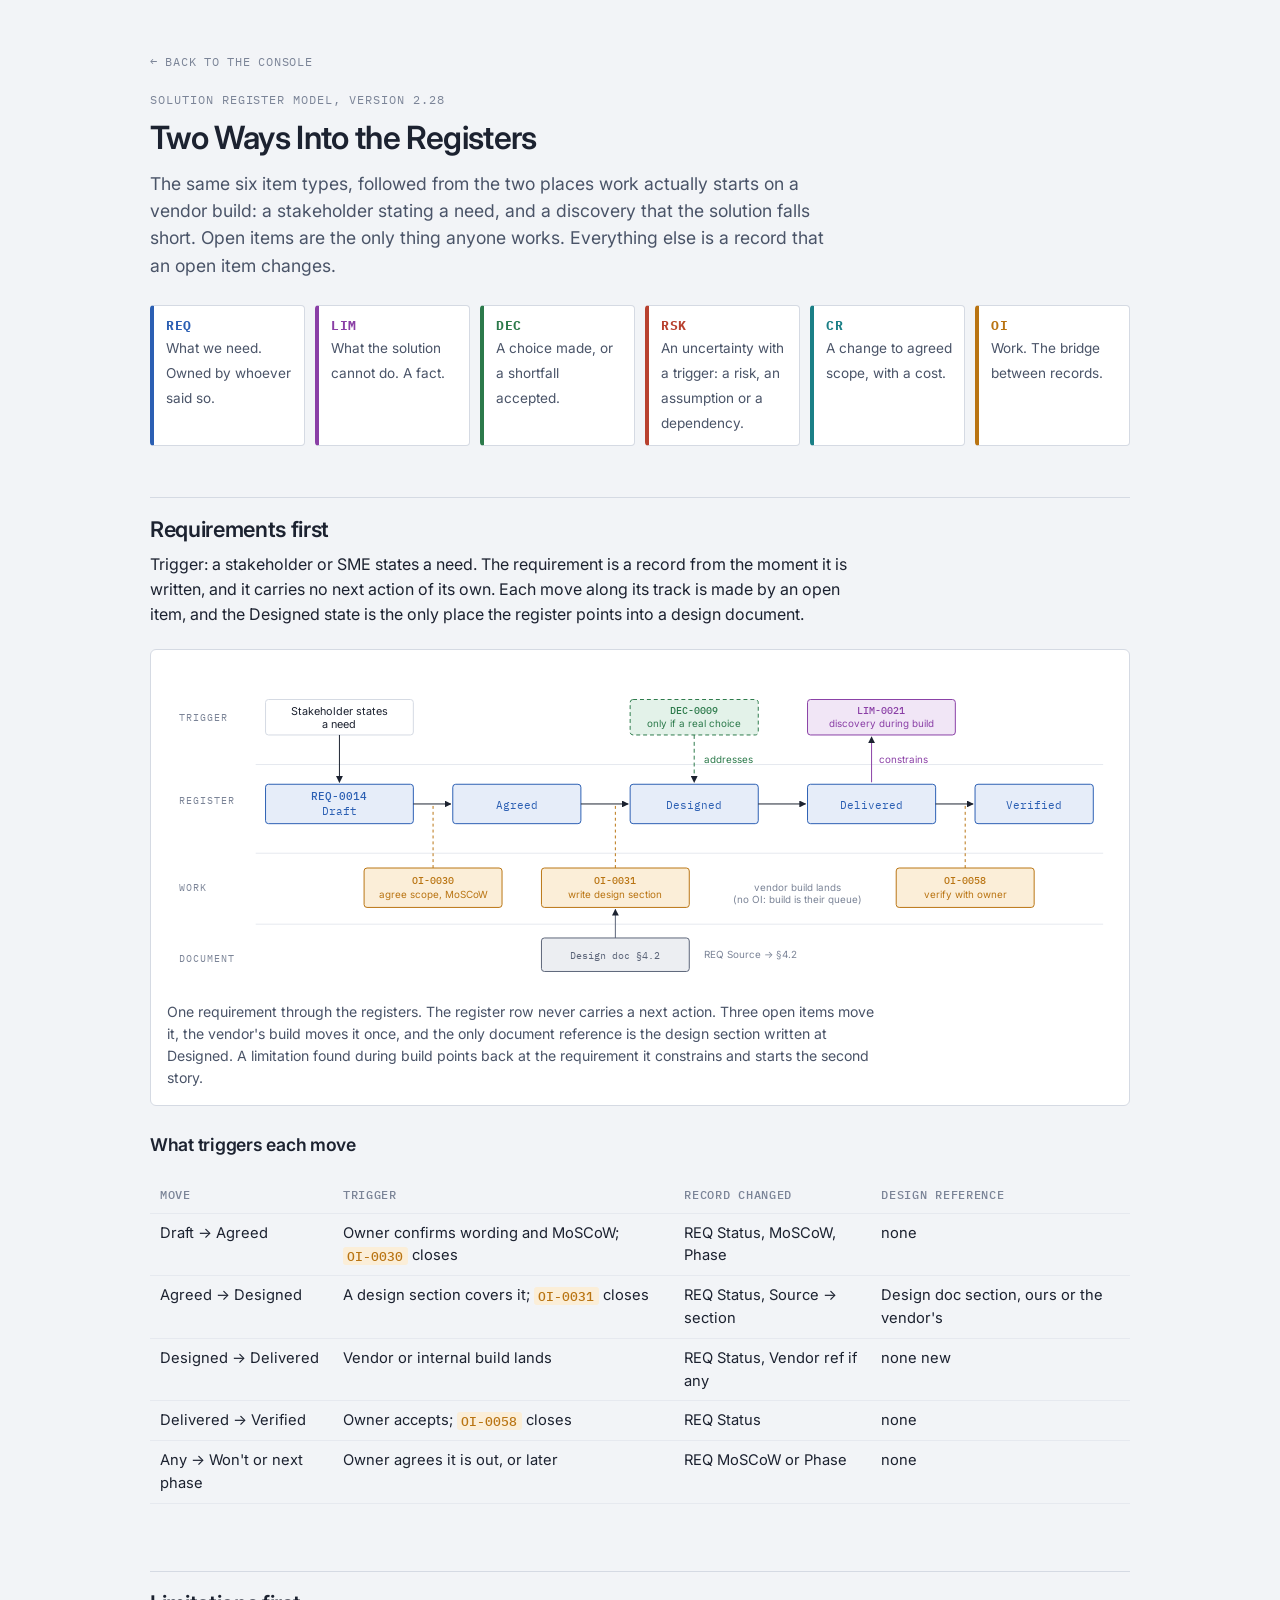
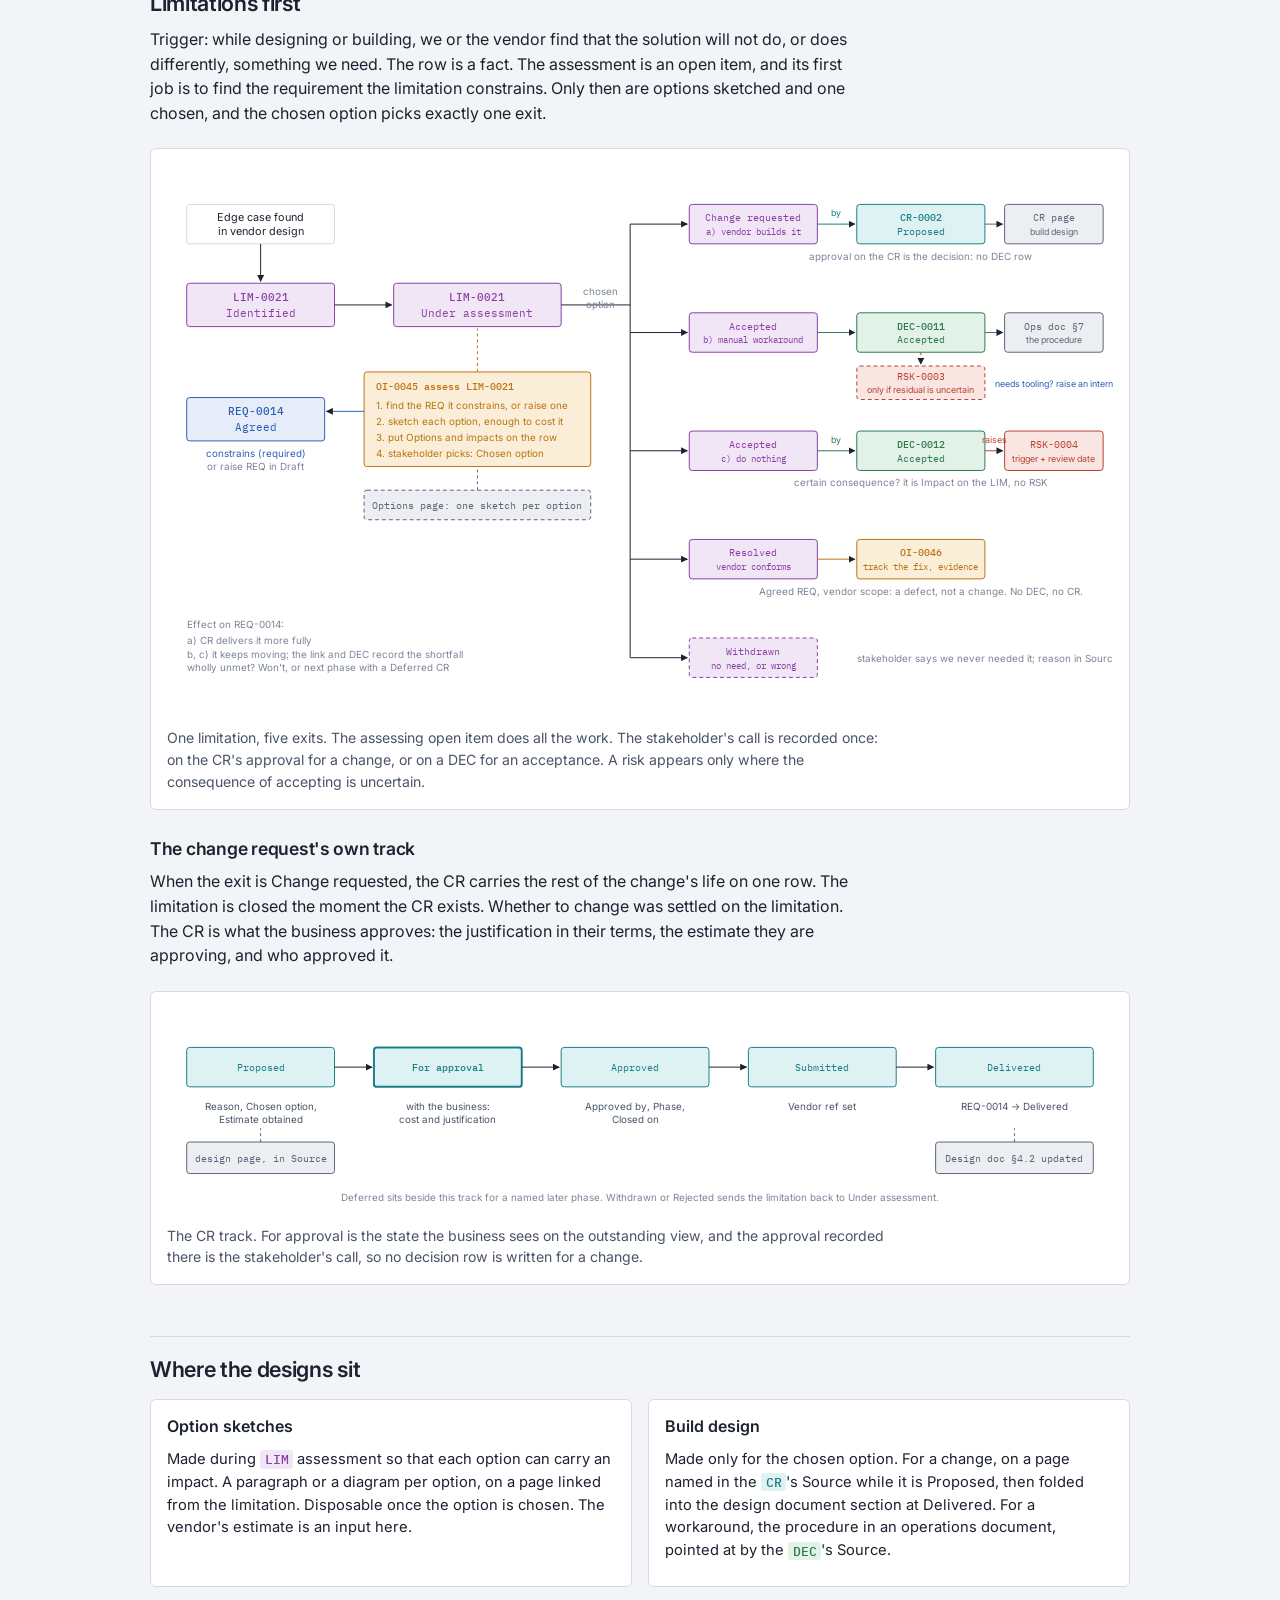
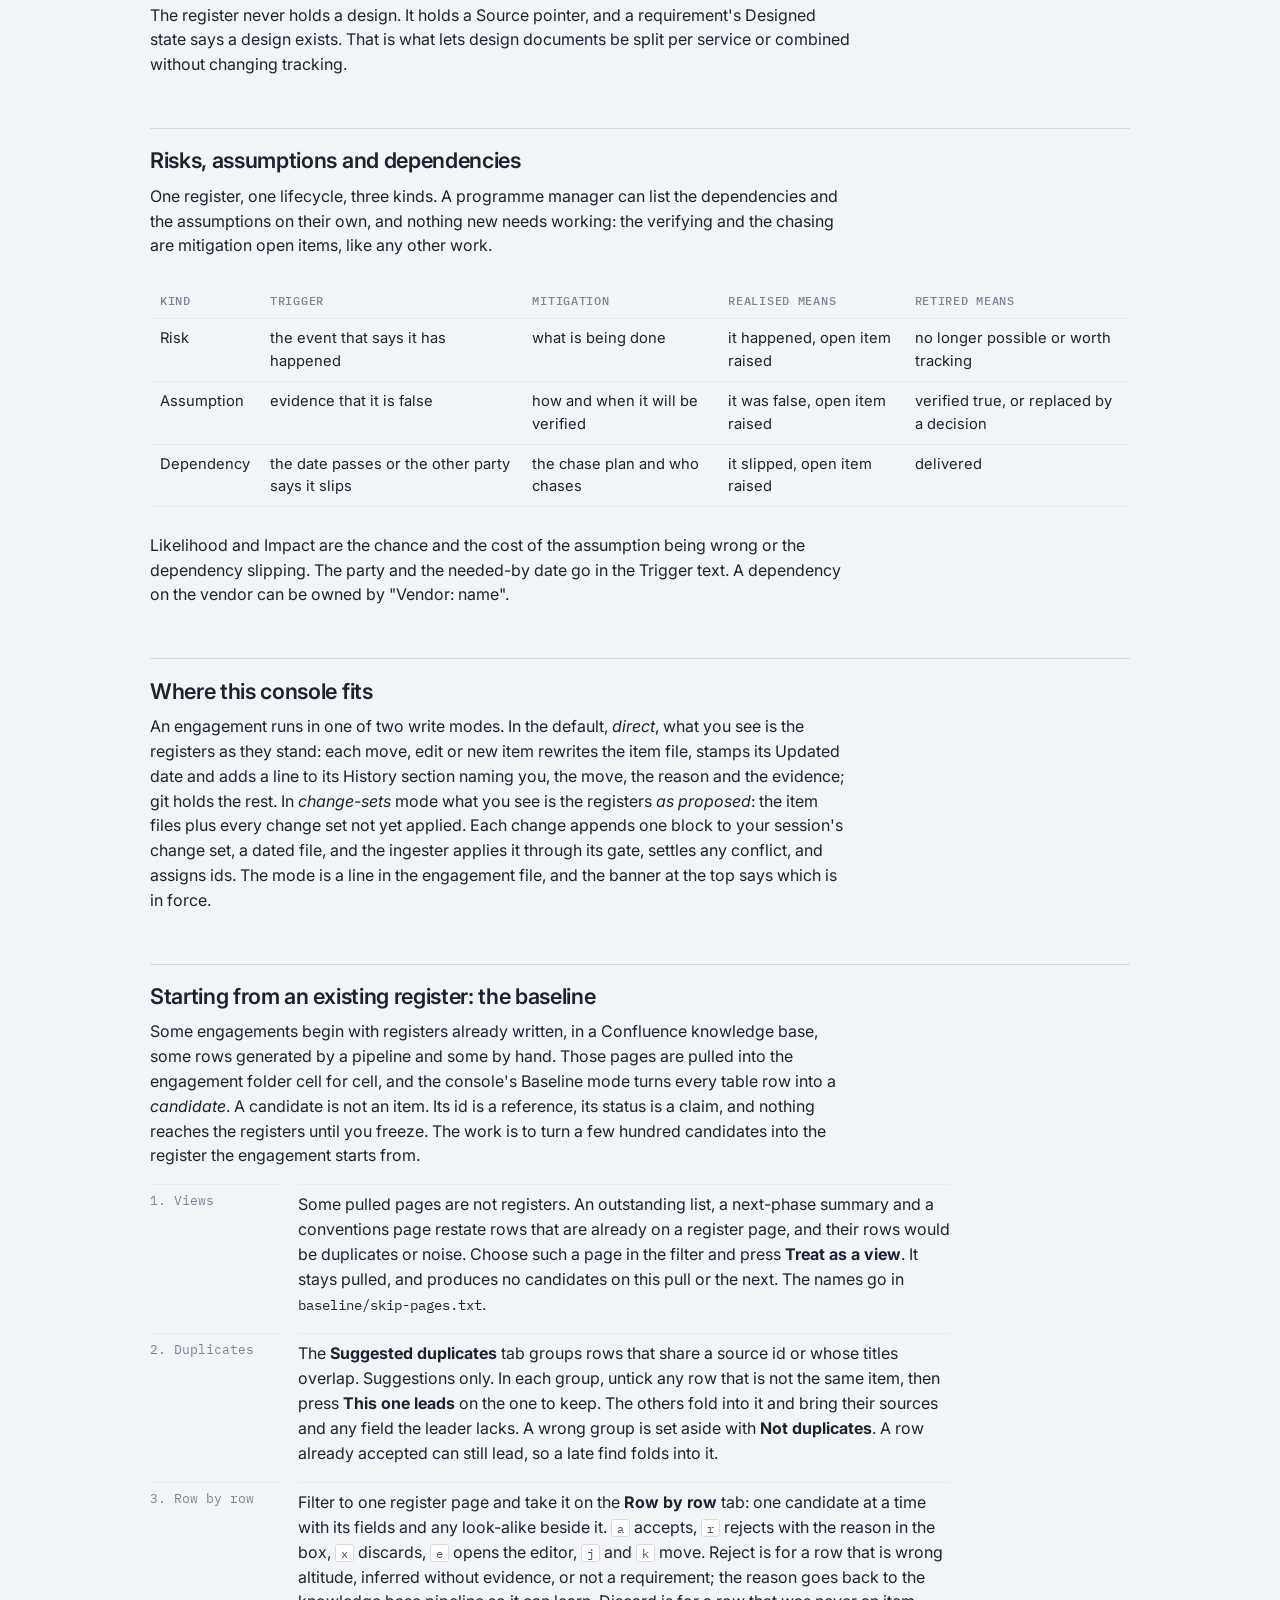
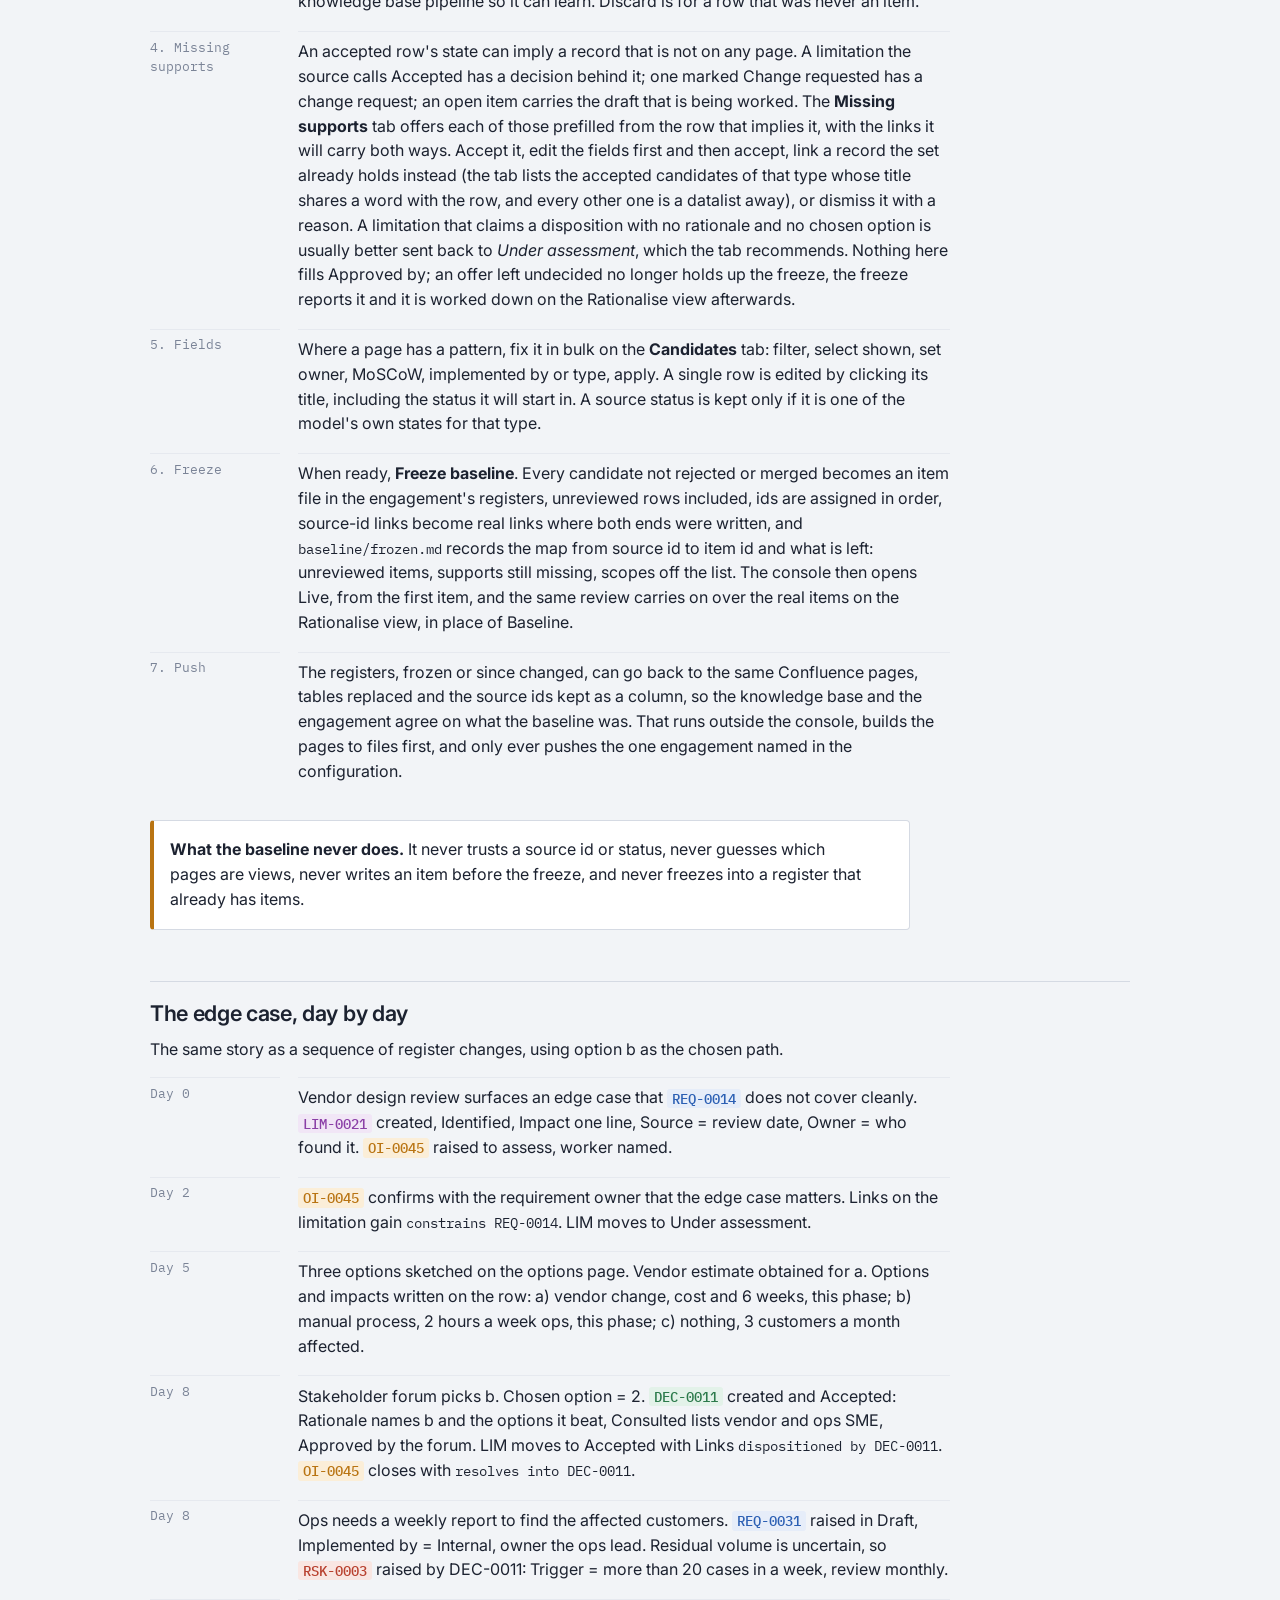
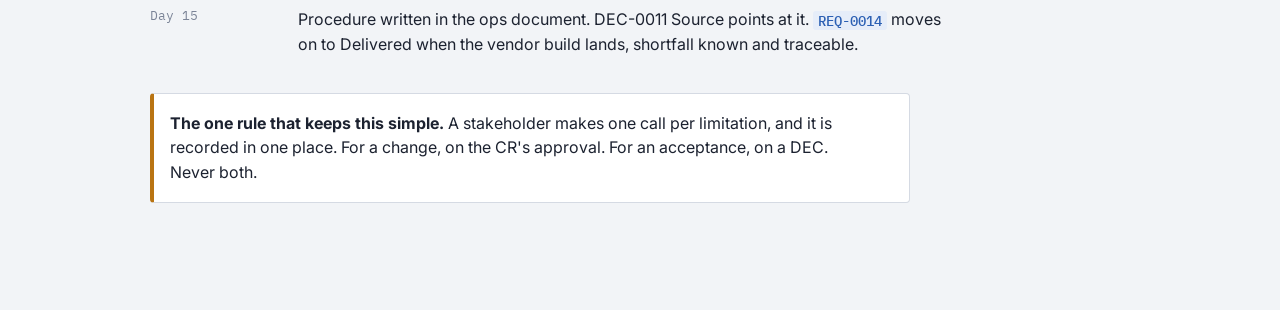
==== commit 094a7a0a: "Docs: the registers as the working space after the freeze Co-Authored-By: Claude Fable 5.1 <noreply@" ====
--- a/console/static/guide.html
+++ b/console/static/guide.html
@@ -69,7 +69,7 @@
 </style></head><body>
 <main>
 <a class="back" href="/">← Back to the console</a>
-<div class="eyebrow">Solution register model, version 2.24</div>
+<div class="eyebrow">Solution register model, version 2.28</div>
 <h1>Two Ways Into the Registers</h1>
 <p class="lede">The same six item types, followed from the two places work actually starts on a vendor build: a stakeholder stating a need, and a discovery that the solution falls short. Open items are the only thing anyone works. Everything else is a record that an open item changes.</p>
 
@@ -384,9 +384,9 @@
   <div class="when">1. Views</div><div class="what"><p>Some pulled pages are not registers. An outstanding list, a next-phase summary and a conventions page restate rows that are already on a register page, and their rows would be duplicates or noise. Choose such a page in the filter and press <strong>Treat as a view</strong>. It stays pulled, and produces no candidates on this pull or the next. The names go in <code>baseline/skip-pages.txt</code>.</p></div>
   <div class="when">2. Duplicates</div><div class="what"><p>The <strong>Suggested duplicates</strong> tab groups rows that share a source id or whose titles overlap. Suggestions only. In each group, untick any row that is not the same item, then press <strong>This one leads</strong> on the one to keep. The others fold into it and bring their sources and any field the leader lacks. A wrong group is set aside with <strong>Not duplicates</strong>. A row already accepted can still lead, so a late find folds into it.</p></div>
   <div class="when">3. Row by row</div><div class="what"><p>Filter to one register page and take it on the <strong>Row by row</strong> tab: one candidate at a time with its fields and any look-alike beside it. <kbd>a</kbd> accepts, <kbd>r</kbd> rejects with the reason in the box, <kbd>x</kbd> discards, <kbd>e</kbd> opens the editor, <kbd>j</kbd> and <kbd>k</kbd> move. Reject is for a row that is wrong altitude, inferred without evidence, or not a requirement; the reason goes back to the knowledge base pipeline so it can learn. Discard is for a row that was never an item.</p></div>
-  <div class="when">4. Missing supports</div><div class="what"><p>An accepted row's state can imply a record that is not on any page. A limitation the source calls Accepted has a decision behind it; one marked Change requested has a change request; an open item carries the draft that is being worked. The <strong>Missing supports</strong> tab offers each of those prefilled from the row that implies it, with the links it will carry both ways. Accept it, edit the fields first and then accept, link a record the set already holds instead (the tab lists the accepted candidates of that type whose title shares a word with the row, and every other one is a datalist away), or dismiss it with a reason. A limitation that claims a disposition with no rationale and no chosen option is usually better sent back to <em>Under assessment</em>, which the tab recommends. Nothing here fills Approved by, and the freeze waits until no failure is left.</p></div>
+  <div class="when">4. Missing supports</div><div class="what"><p>An accepted row's state can imply a record that is not on any page. A limitation the source calls Accepted has a decision behind it; one marked Change requested has a change request; an open item carries the draft that is being worked. The <strong>Missing supports</strong> tab offers each of those prefilled from the row that implies it, with the links it will carry both ways. Accept it, edit the fields first and then accept, link a record the set already holds instead (the tab lists the accepted candidates of that type whose title shares a word with the row, and every other one is a datalist away), or dismiss it with a reason. A limitation that claims a disposition with no rationale and no chosen option is usually better sent back to <em>Under assessment</em>, which the tab recommends. Nothing here fills Approved by; an offer left undecided no longer holds up the freeze, the freeze reports it and it is worked down on the Rationalise view afterwards.</p></div>
   <div class="when">5. Fields</div><div class="what"><p>Where a page has a pattern, fix it in bulk on the <strong>Candidates</strong> tab: filter, select shown, set owner, MoSCoW, implemented by or type, apply. A single row is edited by clicking its title, including the status it will start in. A source status is kept only if it is one of the model's own states for that type.</p></div>
-  <div class="when">6. Freeze</div><div class="what"><p>When nothing is left to decide, <strong>Freeze baseline</strong>. The accepted candidates become the registers' first item files, ids are assigned in order, source-id links become real links where both ends were accepted, and <code>baseline/frozen.md</code> records the map from source id to item id. The console then opens on Outstanding, and every change from here is a change set.</p></div>
+  <div class="when">6. Freeze</div><div class="what"><p>When ready, <strong>Freeze baseline</strong>. Every candidate not rejected or merged becomes an item file in the engagement's registers, unreviewed rows included, ids are assigned in order, source-id links become real links where both ends were written, and <code>baseline/frozen.md</code> records the map from source id to item id and what is left: unreviewed items, supports still missing, scopes off the list. The console then opens Live, from the first item, and the same review carries on over the real items on the Rationalise view, in place of Baseline.</p></div>
   <div class="when">7. Push</div><div class="what"><p>The registers, frozen or since changed, can go back to the same Confluence pages, tables replaced and the source ids kept as a column, so the knowledge base and the engagement agree on what the baseline was. That runs outside the console, builds the pages to files first, and only ever pushes the one engagement named in the configuration.</p></div>
 </div>
 <div class="callout">
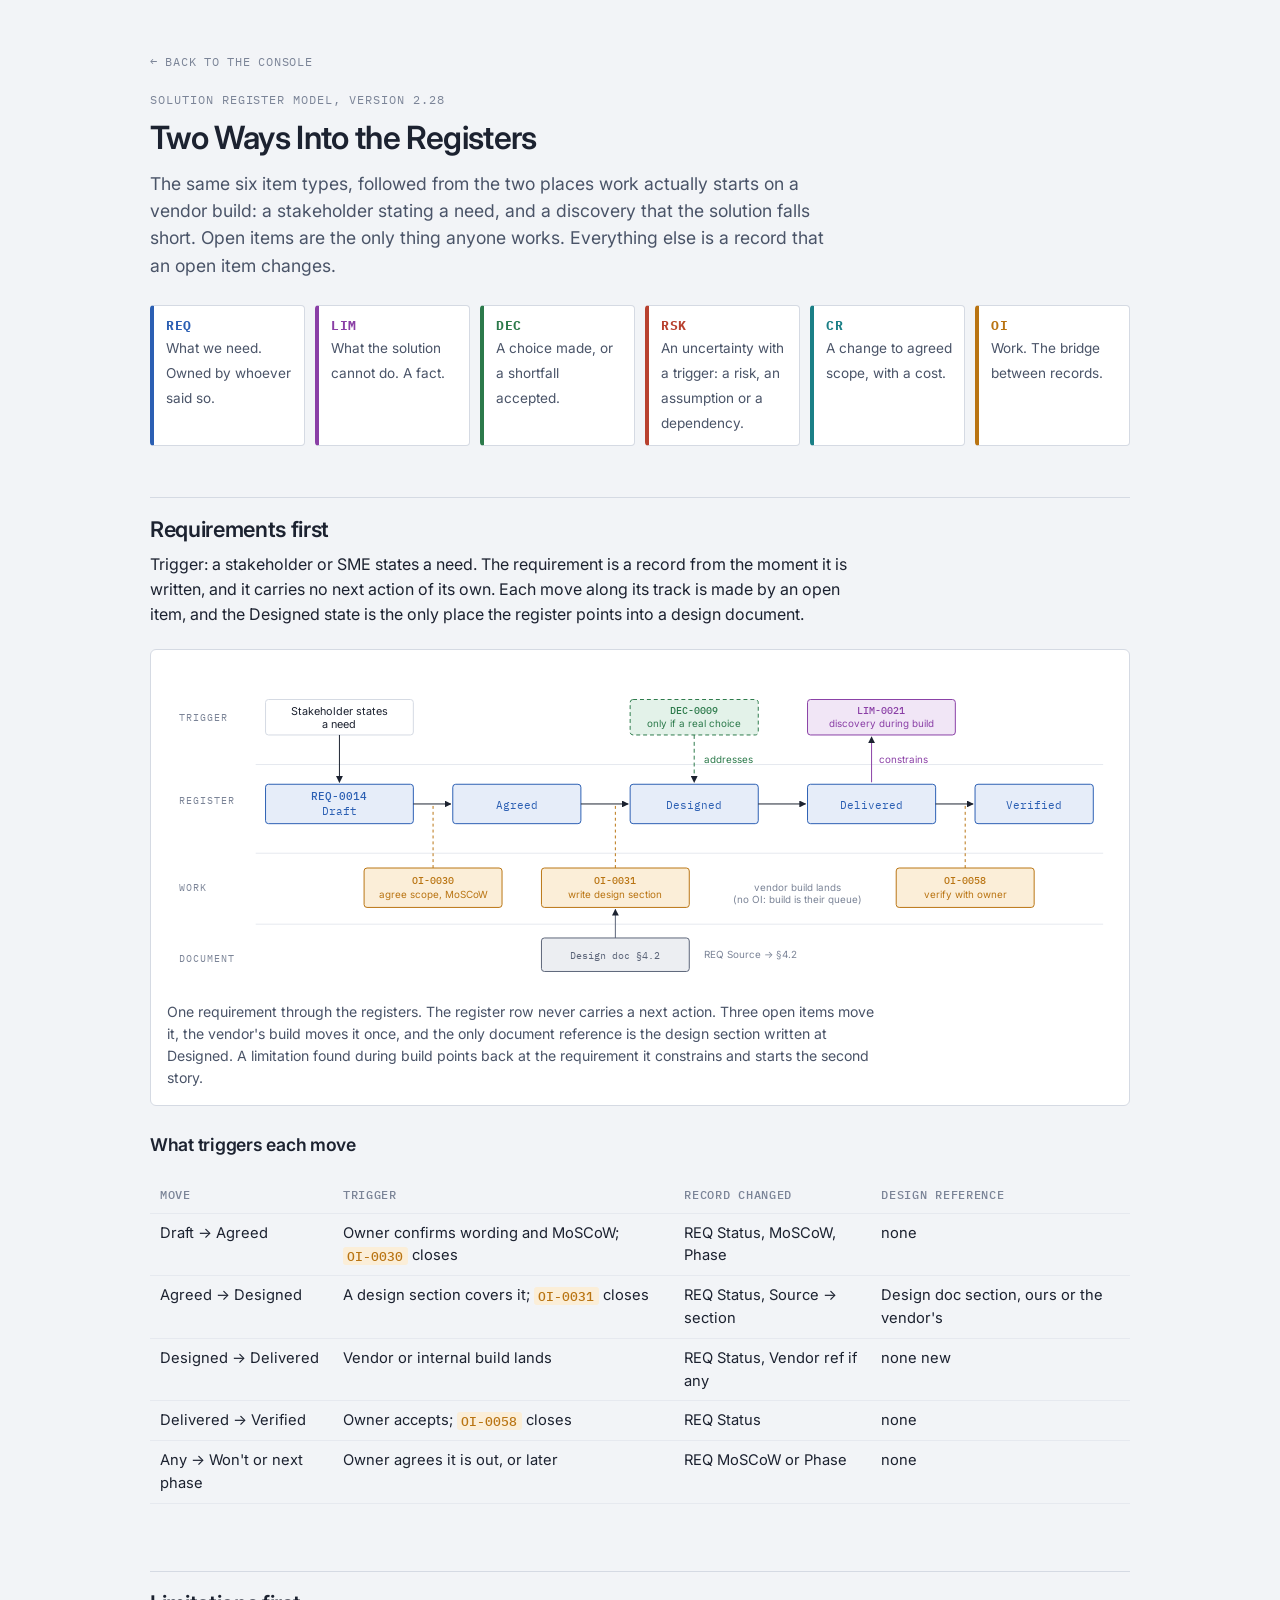
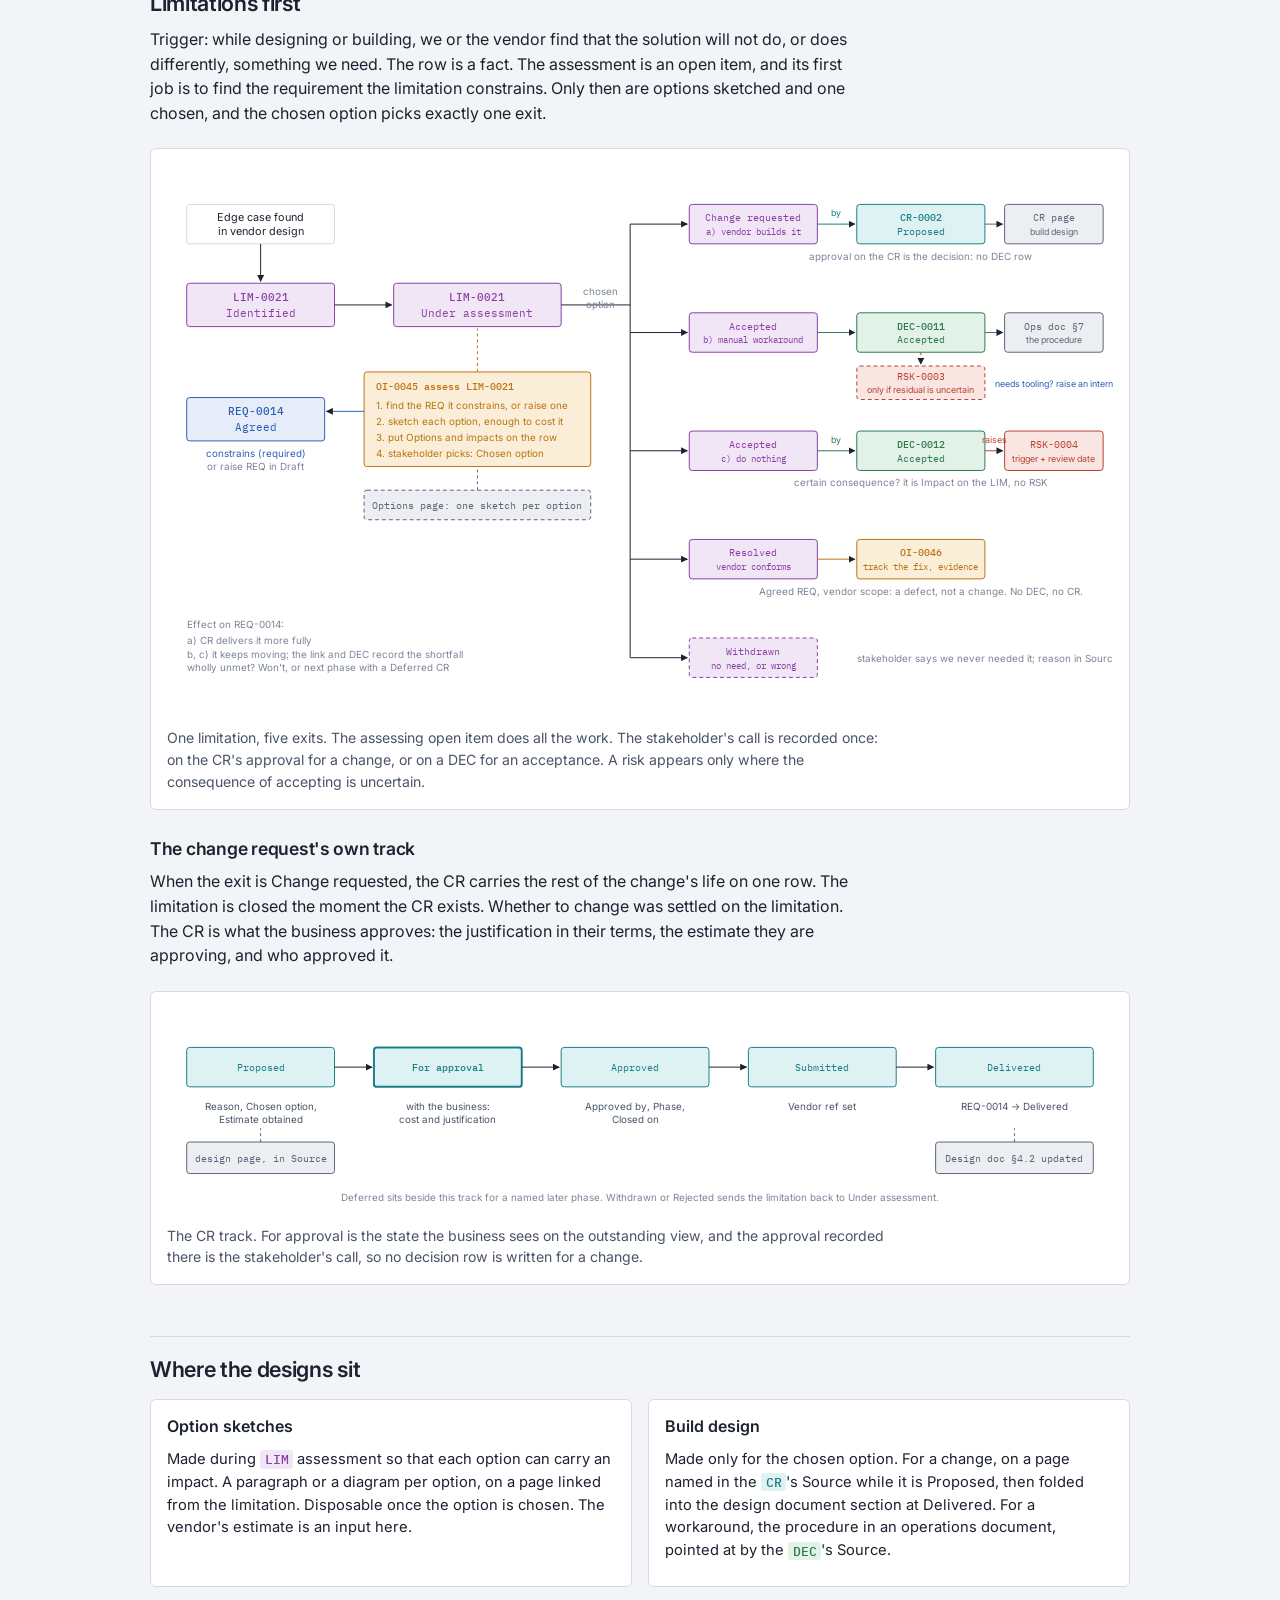
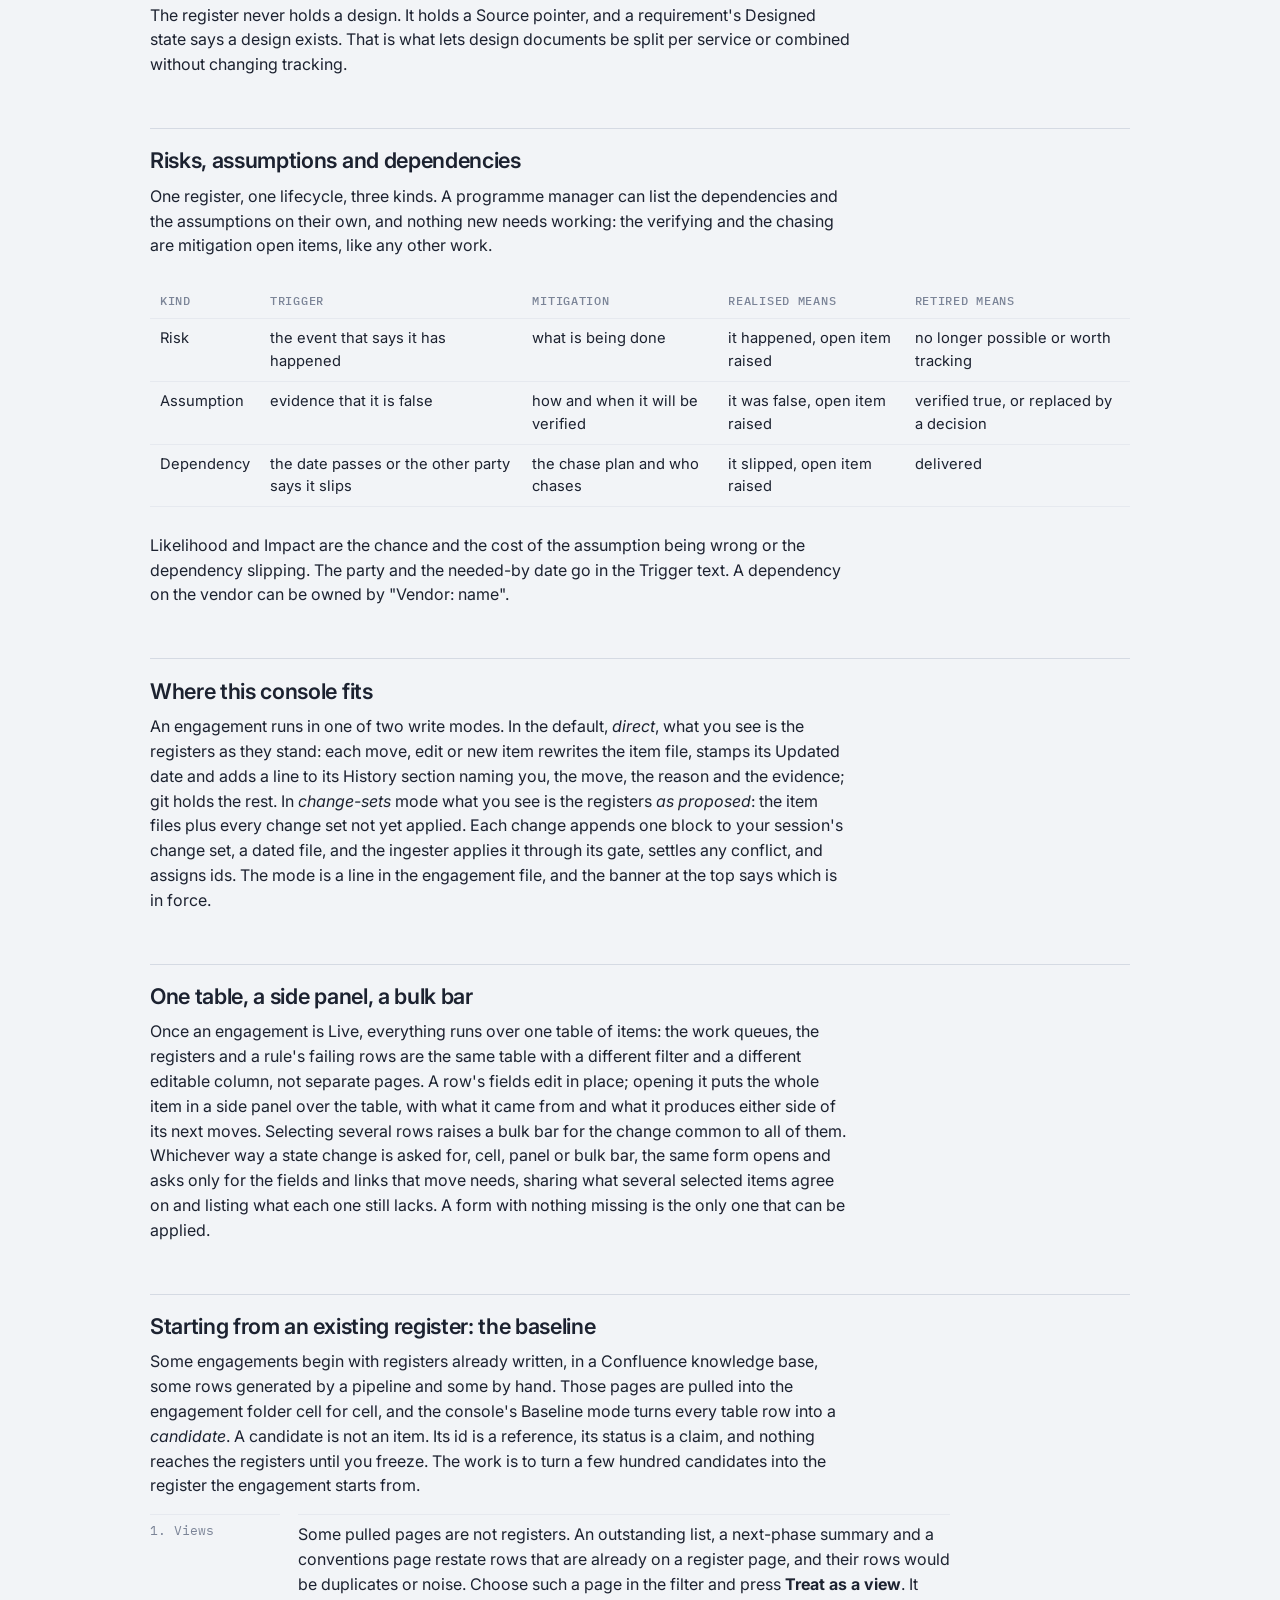
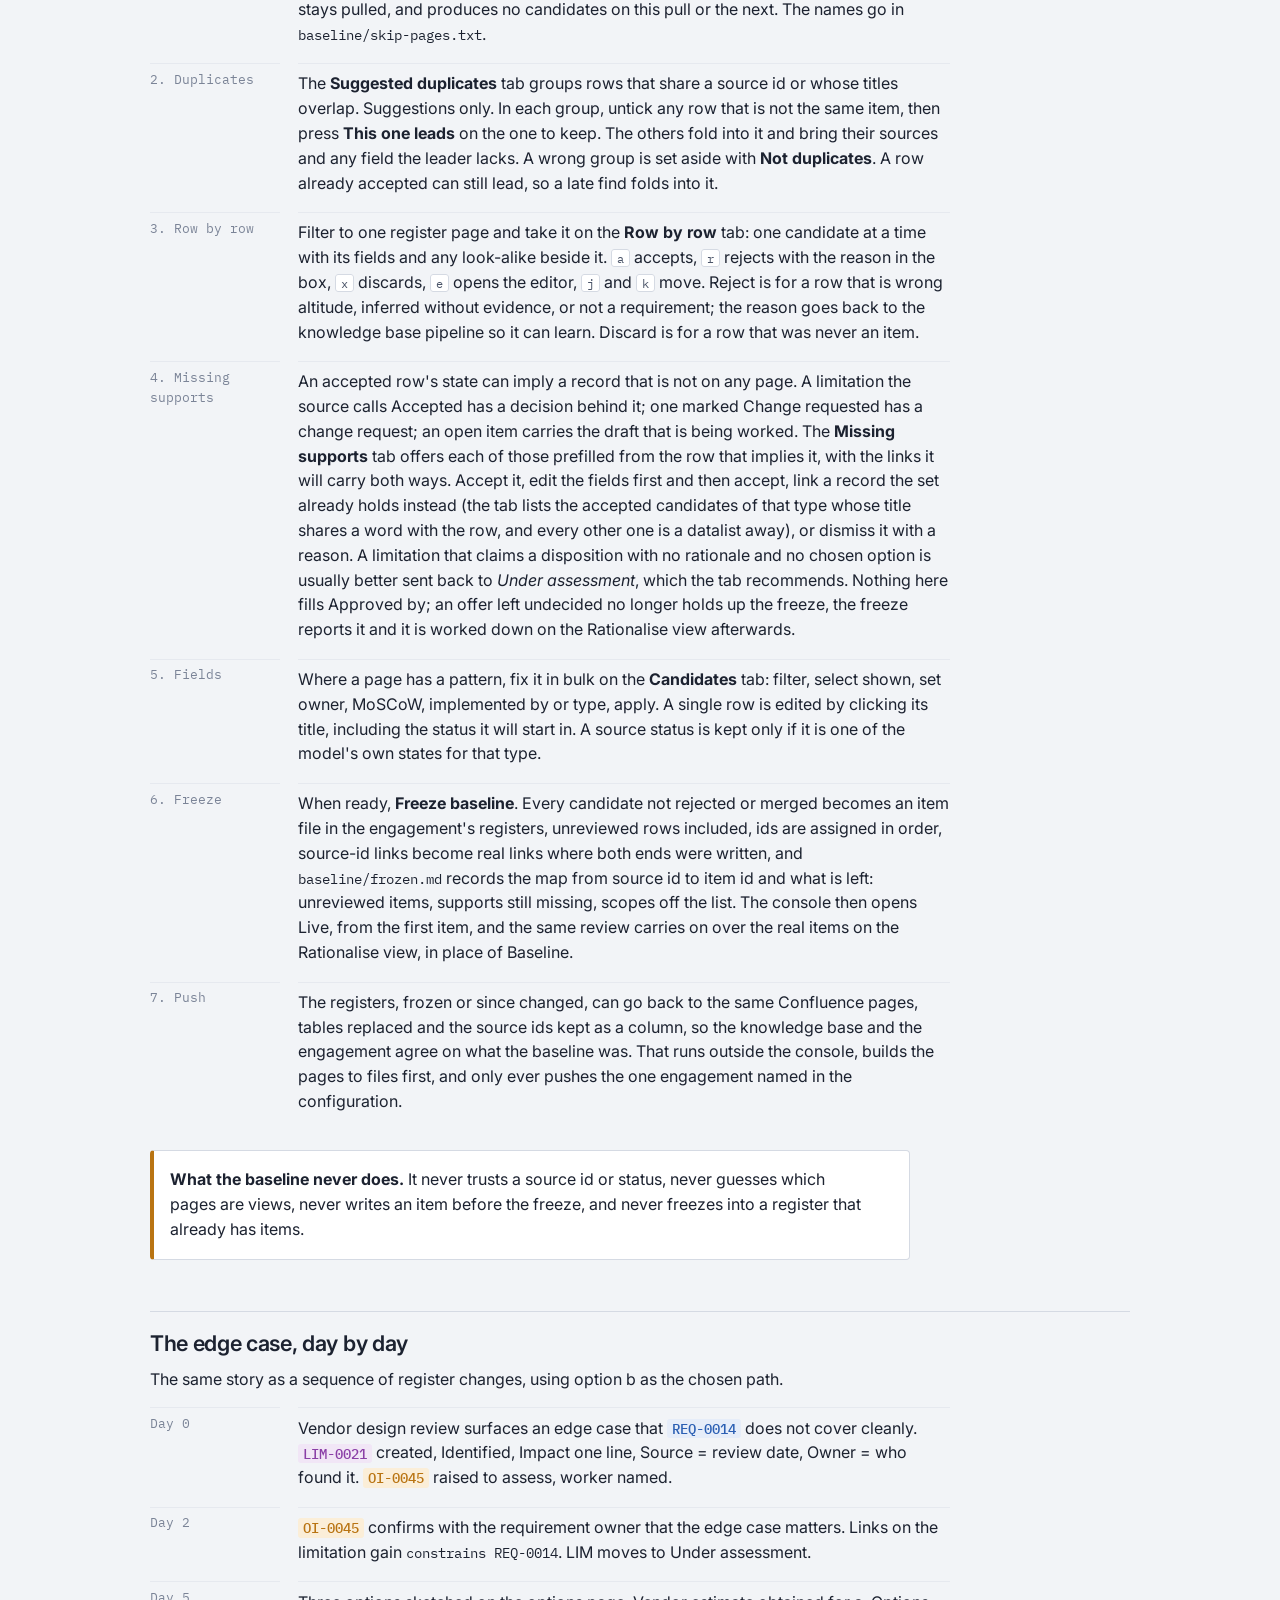
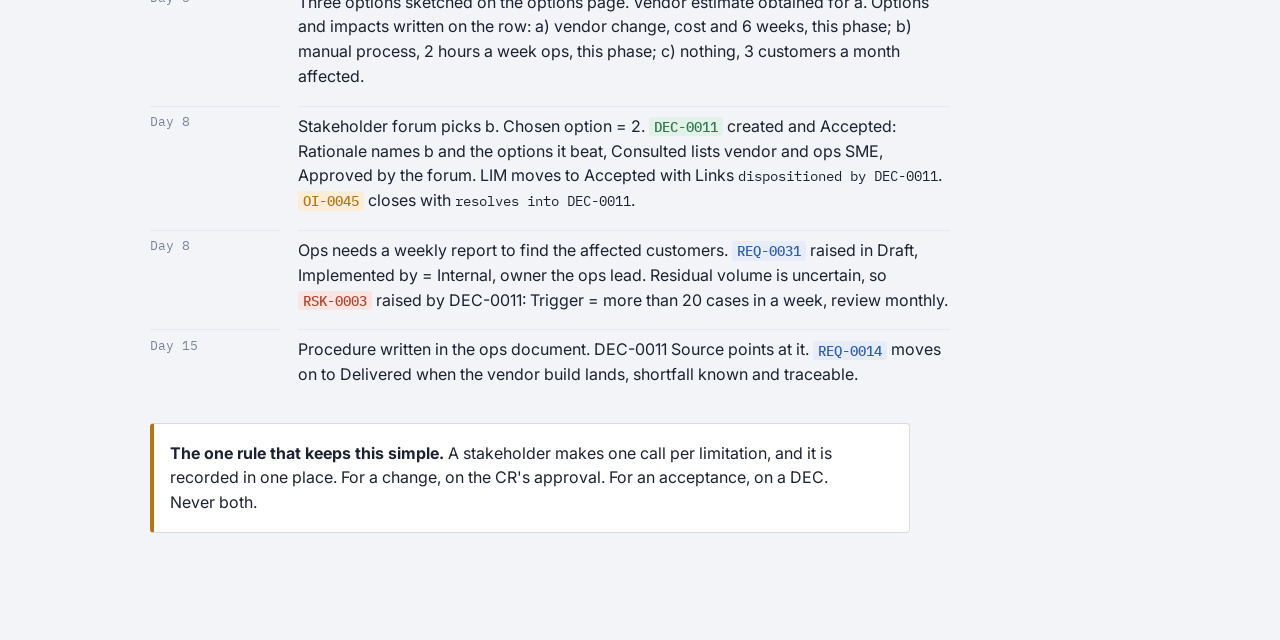
==== commit ef09974a: "Docs: the console rethink in README, CLAUDE.md, the guide and a handoff Co-Authored-By: Claude Fable" ====
--- a/console/static/guide.html
+++ b/console/static/guide.html
@@ -378,6 +378,9 @@
 <h2>Where this console fits</h2>
 <p>An engagement runs in one of two write modes. In the default, <em>direct</em>, what you see is the registers as they stand: each move, edit or new item rewrites the item file, stamps its Updated date and adds a line to its History section naming you, the move, the reason and the evidence; git holds the rest. In <em>change-sets</em> mode what you see is the registers <em>as proposed</em>: the item files plus every change set not yet applied. Each change appends one block to your session's change set, a dated file, and the ingester applies it through its gate, settles any conflict, and assigns ids. The mode is a line in the engagement file, and the banner at the top says which is in force.</p>
 
+<h2>One table, a side panel, a bulk bar</h2>
+<p>Once an engagement is Live, everything runs over one table of items: the work queues, the registers and a rule's failing rows are the same table with a different filter and a different editable column, not separate pages. A row's fields edit in place; opening it puts the whole item in a side panel over the table, with what it came from and what it produces either side of its next moves. Selecting several rows raises a bulk bar for the change common to all of them. Whichever way a state change is asked for, cell, panel or bulk bar, the same form opens and asks only for the fields and links that move needs, sharing what several selected items agree on and listing what each one still lacks. A form with nothing missing is the only one that can be applied.</p>
+
 <h2>Starting from an existing register: the baseline</h2>
 <p>Some engagements begin with registers already written, in a Confluence knowledge base, some rows generated by a pipeline and some by hand. Those pages are pulled into the engagement folder cell for cell, and the console's Baseline mode turns every table row into a <em>candidate</em>. A candidate is not an item. Its id is a reference, its status is a claim, and nothing reaches the registers until you freeze. The work is to turn a few hundred candidates into the register the engagement starts from.</p>
 <div class="story">
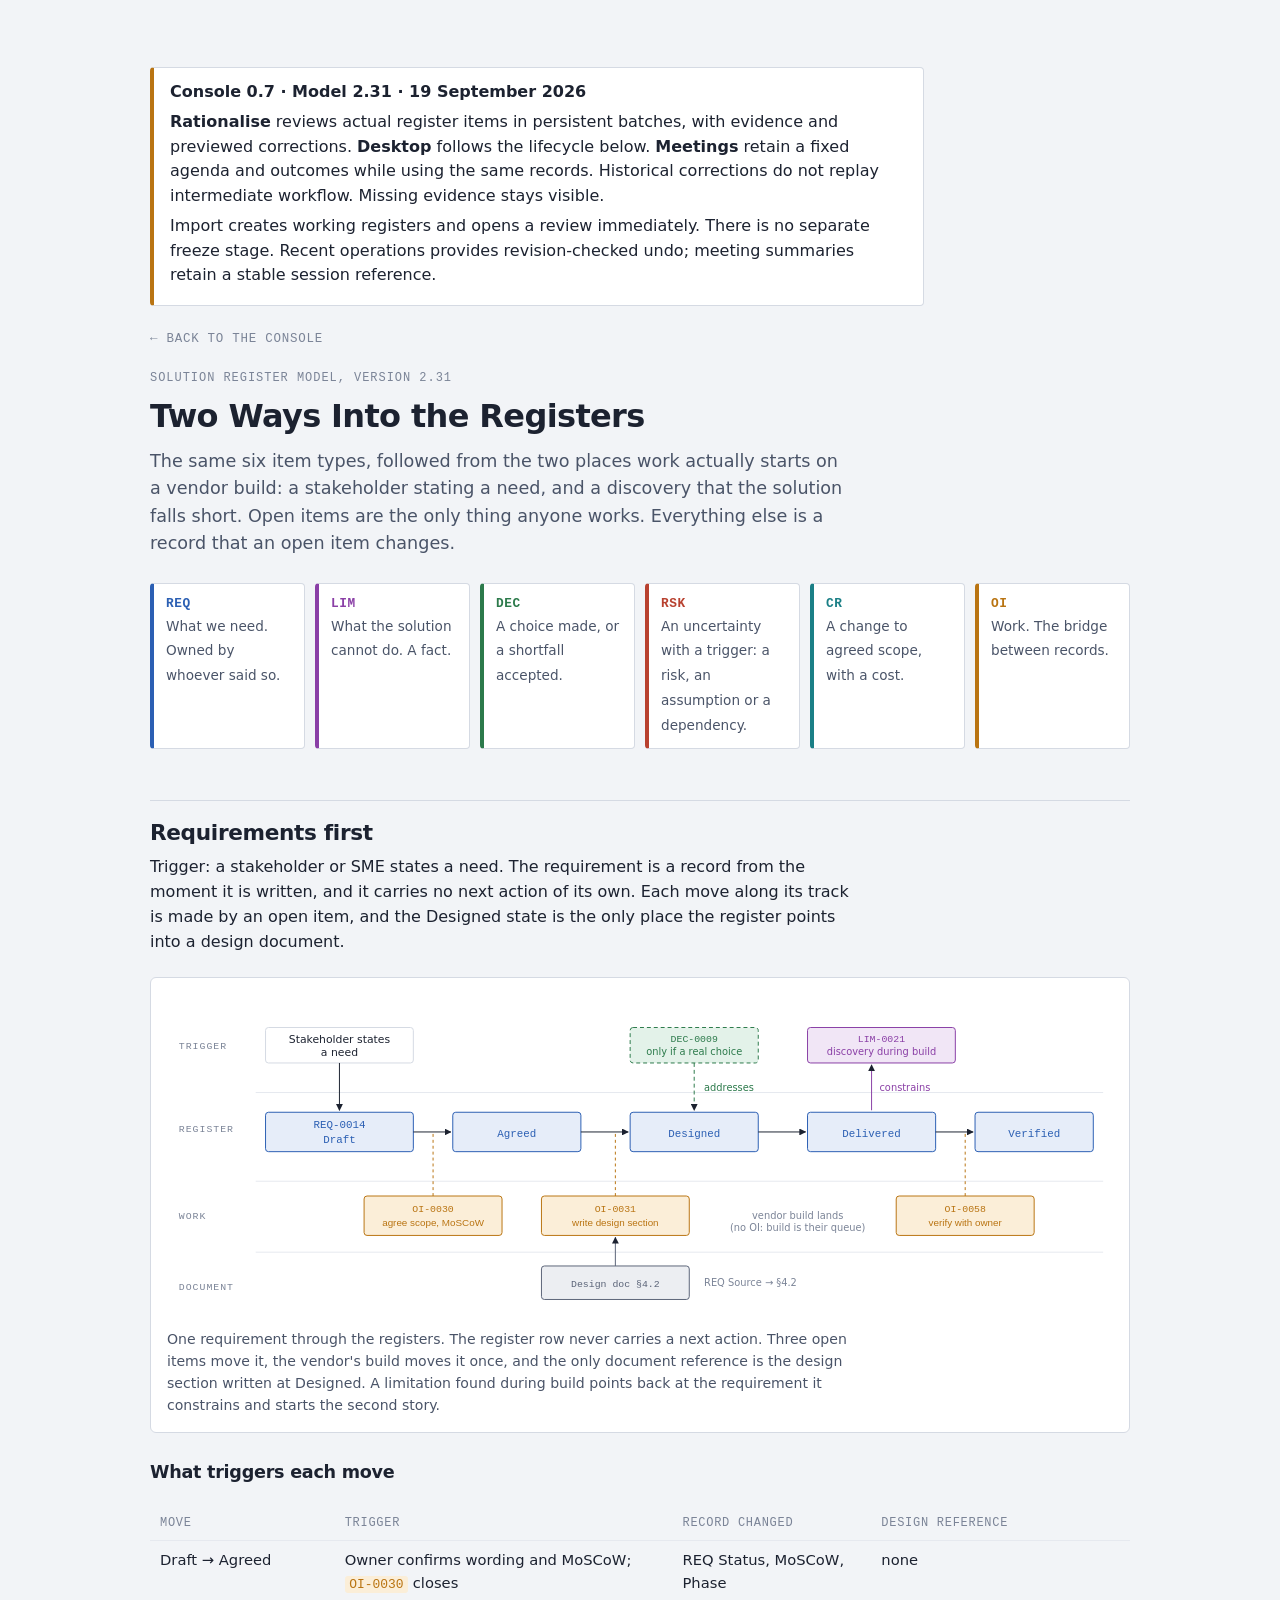
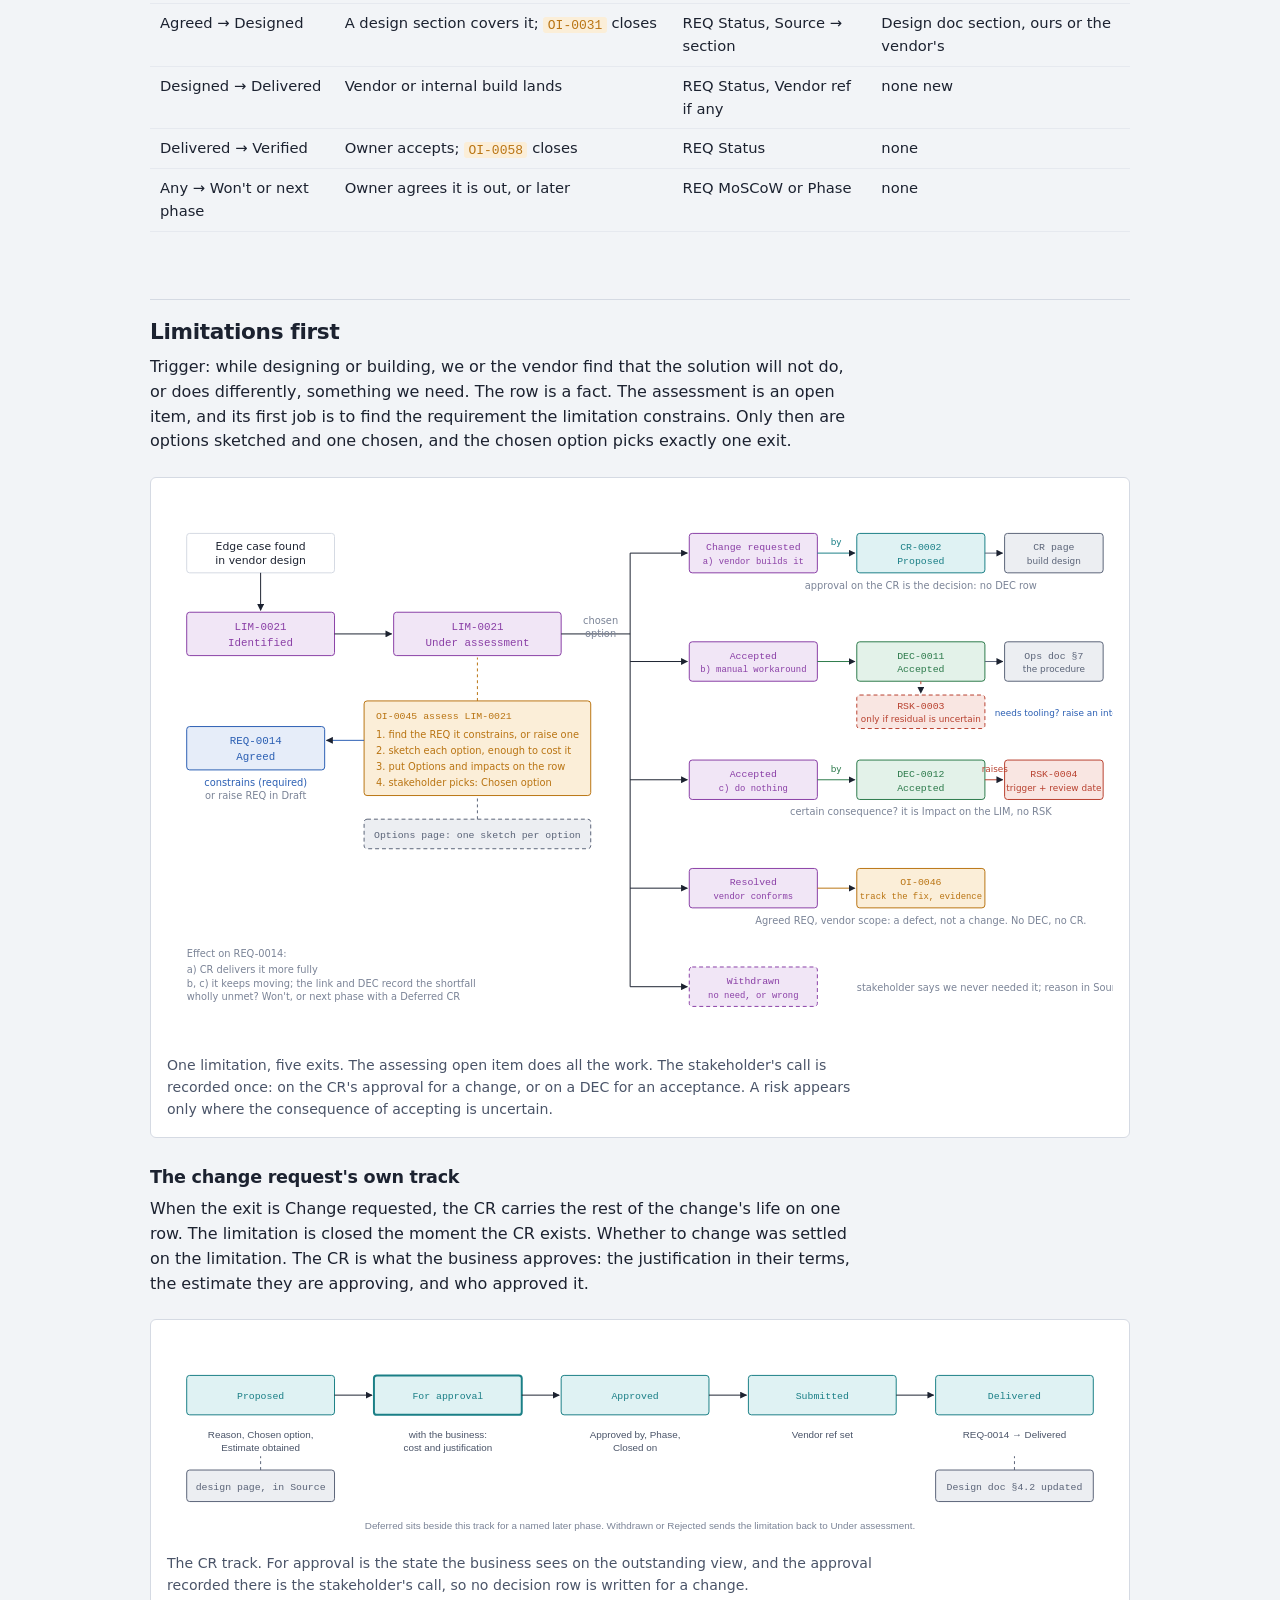
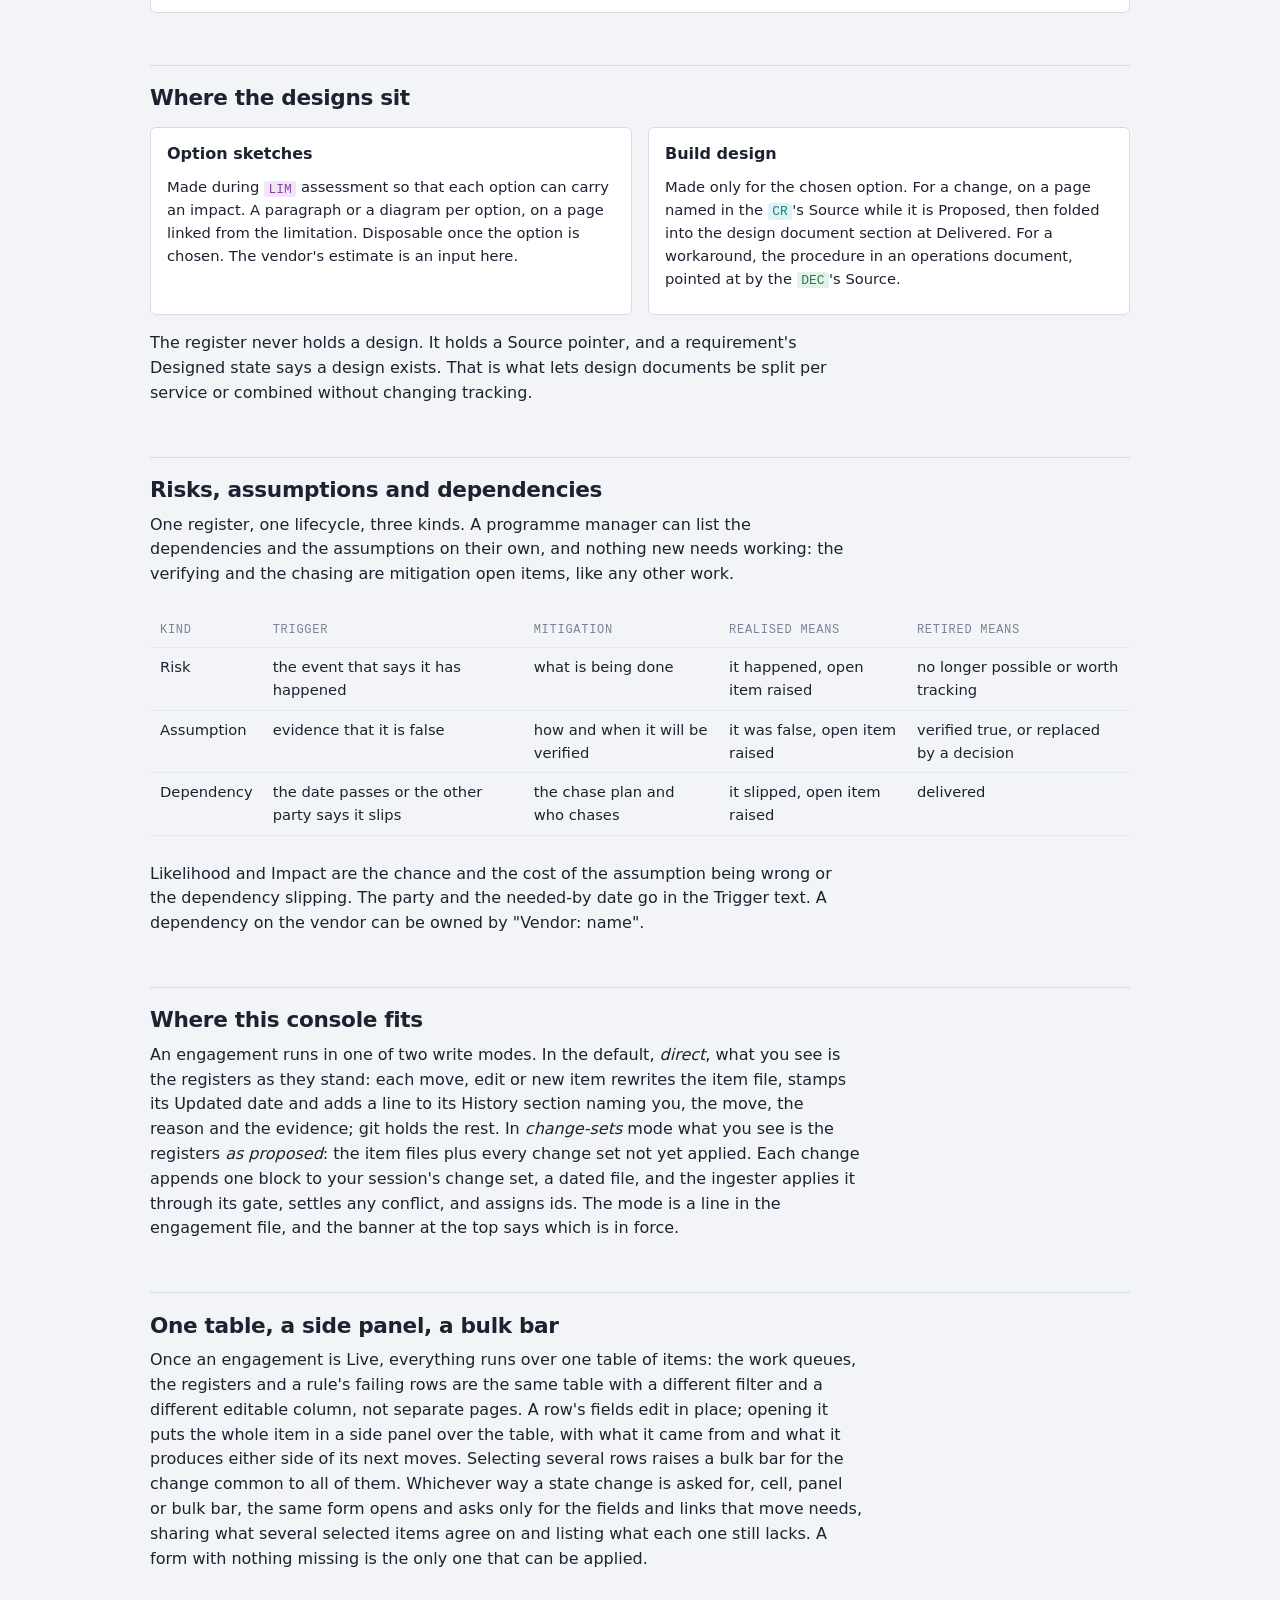
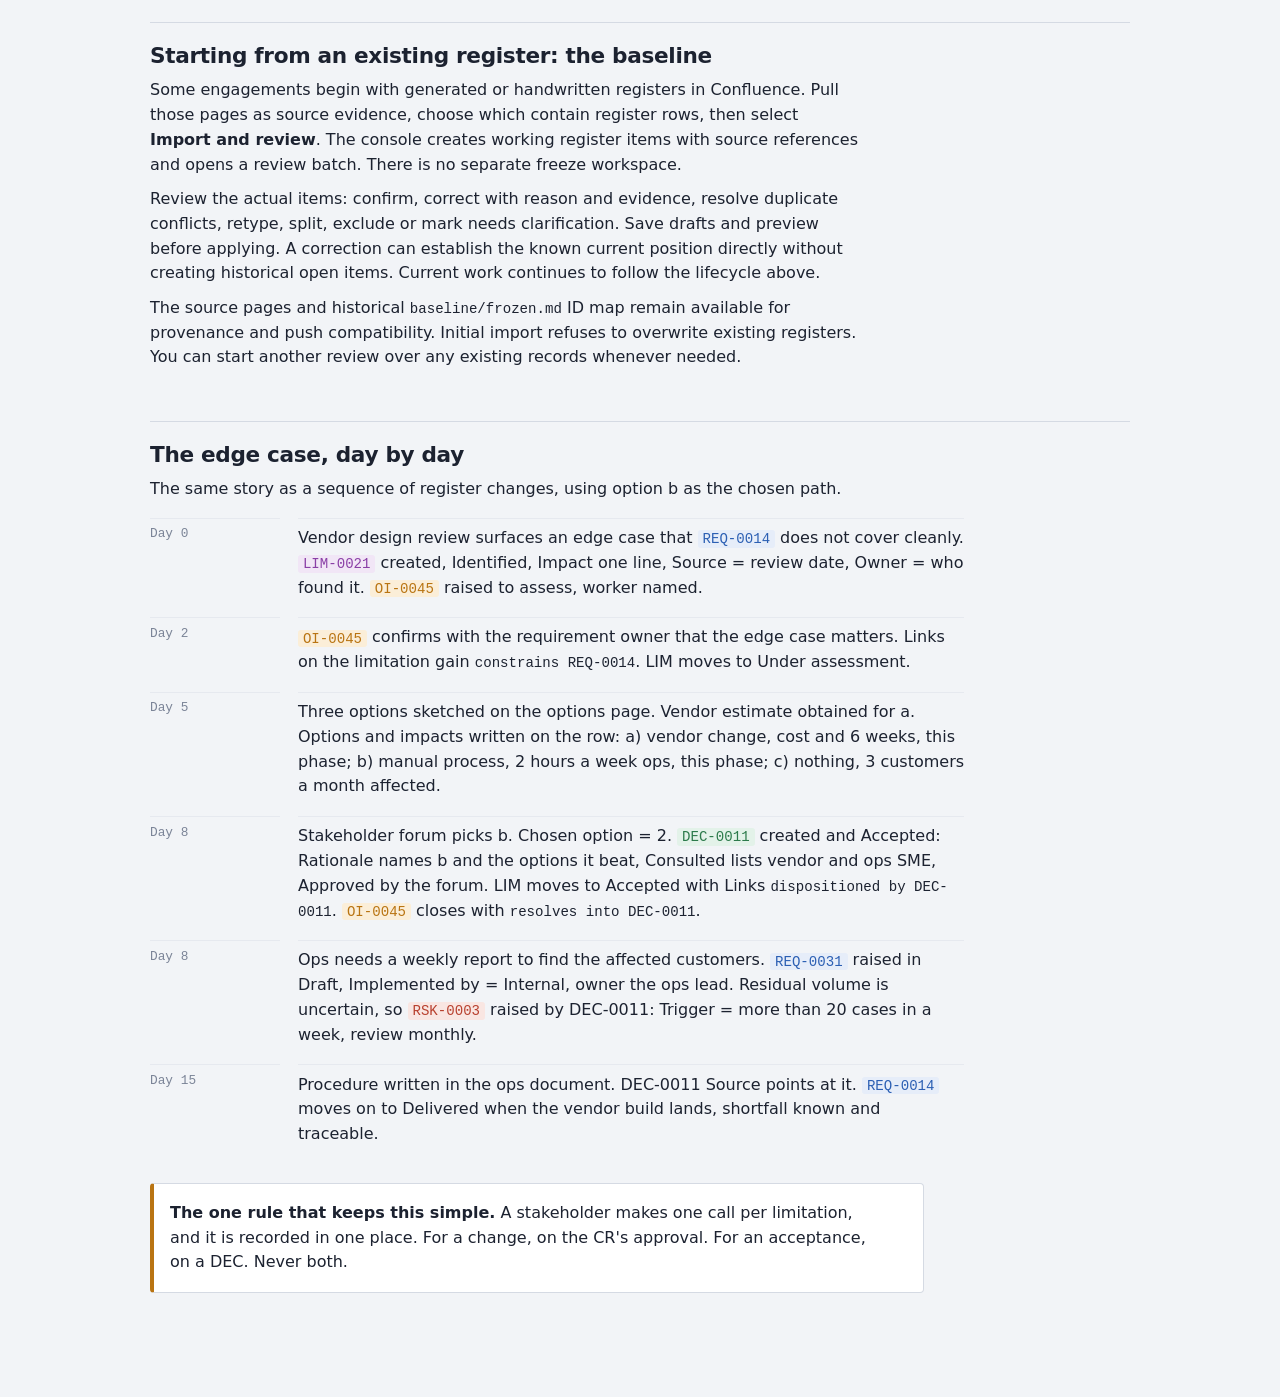
==== commit 285449eb: "Add register rationalisation reviews, meeting sessions and deterministic anonymisation" ====
--- a/console/static/guide.html
+++ b/console/static/guide.html
@@ -1,7 +1,6 @@
 <!doctype html>
 <html lang="en-AU"><head><meta charset="utf-8"><meta name="viewport" content="width=device-width, initial-scale=1">
 <title>Guide · Register console</title>
-<link rel="stylesheet" href="https://fonts.googleapis.com/css2?family=Inter:wght@400;500;600&family=IBM+Plex+Mono:wght@400;500&display=swap">
 <script>try{const t=localStorage.getItem("theme");if(t==="light"||t==="dark")document.documentElement.dataset.theme=t;}catch{}</script>
 <style>
 :root{
@@ -68,8 +67,9 @@
 .back:hover{color:var(--ink)}
 </style></head><body>
 <main>
+<div class="callout"><strong>Console 0.7 · Model 2.31 · 19 September 2026</strong><p><strong>Rationalise</strong> reviews actual register items in persistent batches, with evidence and previewed corrections. <strong>Desktop</strong> follows the lifecycle below. <strong>Meetings</strong> retain a fixed agenda and outcomes while using the same records. Historical corrections do not replay intermediate workflow. Missing evidence stays visible.</p><p>Import creates working registers and opens a review immediately. There is no separate freeze stage. Recent operations provides revision-checked undo; meeting summaries retain a stable session reference.</p></div>
 <a class="back" href="/">← Back to the console</a>
-<div class="eyebrow">Solution register model, version 2.28</div>
+<div class="eyebrow">Solution register model, version 2.31</div>
 <h1>Two Ways Into the Registers</h1>
 <p class="lede">The same six item types, followed from the two places work actually starts on a vendor build: a stakeholder stating a need, and a discovery that the solution falls short. Open items are the only thing anyone works. Everything else is a record that an open item changes.</p>
 
@@ -382,18 +382,10 @@
 <p>Once an engagement is Live, everything runs over one table of items: the work queues, the registers and a rule's failing rows are the same table with a different filter and a different editable column, not separate pages. A row's fields edit in place; opening it puts the whole item in a side panel over the table, with what it came from and what it produces either side of its next moves. Selecting several rows raises a bulk bar for the change common to all of them. Whichever way a state change is asked for, cell, panel or bulk bar, the same form opens and asks only for the fields and links that move needs, sharing what several selected items agree on and listing what each one still lacks. A form with nothing missing is the only one that can be applied.</p>
 
 <h2>Starting from an existing register: the baseline</h2>
-<p>Some engagements begin with registers already written, in a Confluence knowledge base, some rows generated by a pipeline and some by hand. Those pages are pulled into the engagement folder cell for cell, and the console's Baseline mode turns every table row into a <em>candidate</em>. A candidate is not an item. Its id is a reference, its status is a claim, and nothing reaches the registers until you freeze. The work is to turn a few hundred candidates into the register the engagement starts from.</p>
-<div class="story">
-  <div class="when">1. Views</div><div class="what"><p>Some pulled pages are not registers. An outstanding list, a next-phase summary and a conventions page restate rows that are already on a register page, and their rows would be duplicates or noise. Choose such a page in the filter and press <strong>Treat as a view</strong>. It stays pulled, and produces no candidates on this pull or the next. The names go in <code>baseline/skip-pages.txt</code>.</p></div>
-  <div class="when">2. Duplicates</div><div class="what"><p>The <strong>Suggested duplicates</strong> tab groups rows that share a source id or whose titles overlap. Suggestions only. In each group, untick any row that is not the same item, then press <strong>This one leads</strong> on the one to keep. The others fold into it and bring their sources and any field the leader lacks. A wrong group is set aside with <strong>Not duplicates</strong>. A row already accepted can still lead, so a late find folds into it.</p></div>
-  <div class="when">3. Row by row</div><div class="what"><p>Filter to one register page and take it on the <strong>Row by row</strong> tab: one candidate at a time with its fields and any look-alike beside it. <kbd>a</kbd> accepts, <kbd>r</kbd> rejects with the reason in the box, <kbd>x</kbd> discards, <kbd>e</kbd> opens the editor, <kbd>j</kbd> and <kbd>k</kbd> move. Reject is for a row that is wrong altitude, inferred without evidence, or not a requirement; the reason goes back to the knowledge base pipeline so it can learn. Discard is for a row that was never an item.</p></div>
-  <div class="when">4. Missing supports</div><div class="what"><p>An accepted row's state can imply a record that is not on any page. A limitation the source calls Accepted has a decision behind it; one marked Change requested has a change request; an open item carries the draft that is being worked. The <strong>Missing supports</strong> tab offers each of those prefilled from the row that implies it, with the links it will carry both ways. Accept it, edit the fields first and then accept, link a record the set already holds instead (the tab lists the accepted candidates of that type whose title shares a word with the row, and every other one is a datalist away), or dismiss it with a reason. A limitation that claims a disposition with no rationale and no chosen option is usually better sent back to <em>Under assessment</em>, which the tab recommends. Nothing here fills Approved by; an offer left undecided no longer holds up the freeze, the freeze reports it and it is worked down on the Rationalise view afterwards.</p></div>
-  <div class="when">5. Fields</div><div class="what"><p>Where a page has a pattern, fix it in bulk on the <strong>Candidates</strong> tab: filter, select shown, set owner, MoSCoW, implemented by or type, apply. A single row is edited by clicking its title, including the status it will start in. A source status is kept only if it is one of the model's own states for that type.</p></div>
-  <div class="when">6. Freeze</div><div class="what"><p>When ready, <strong>Freeze baseline</strong>. Every candidate not rejected or merged becomes an item file in the engagement's registers, unreviewed rows included, ids are assigned in order, source-id links become real links where both ends were written, and <code>baseline/frozen.md</code> records the map from source id to item id and what is left: unreviewed items, supports still missing, scopes off the list. The console then opens Live, from the first item, and the same review carries on over the real items on the Rationalise view, in place of Baseline.</p></div>
-  <div class="when">7. Push</div><div class="what"><p>The registers, frozen or since changed, can go back to the same Confluence pages, tables replaced and the source ids kept as a column, so the knowledge base and the engagement agree on what the baseline was. That runs outside the console, builds the pages to files first, and only ever pushes the one engagement named in the configuration.</p></div>
-</div>
-<div class="callout">
-<p><strong>What the baseline never does.</strong> It never trusts a source id or status, never guesses which pages are views, never writes an item before the freeze, and never freezes into a register that already has items.</p>
+<p>Some engagements begin with generated or handwritten registers in Confluence. Pull those pages as source evidence, choose which contain register rows, then select <strong>Import and review</strong>. The console creates working register items with source references and opens a review batch. There is no separate freeze workspace.</p>
+<p>Review the actual items: confirm, correct with reason and evidence, resolve duplicate conflicts, retype, split, exclude or mark needs clarification. Save drafts and preview before applying. A correction can establish the known current position directly without creating historical open items. Current work continues to follow the lifecycle above.</p>
+<p>The source pages and historical <code>baseline/frozen.md</code> ID map remain available for provenance and push compatibility. Initial import refuses to overwrite existing registers. You can start another review over any existing records whenever needed.</p>
+
 </div>
 
 <h2>The edge case, day by day</h2>
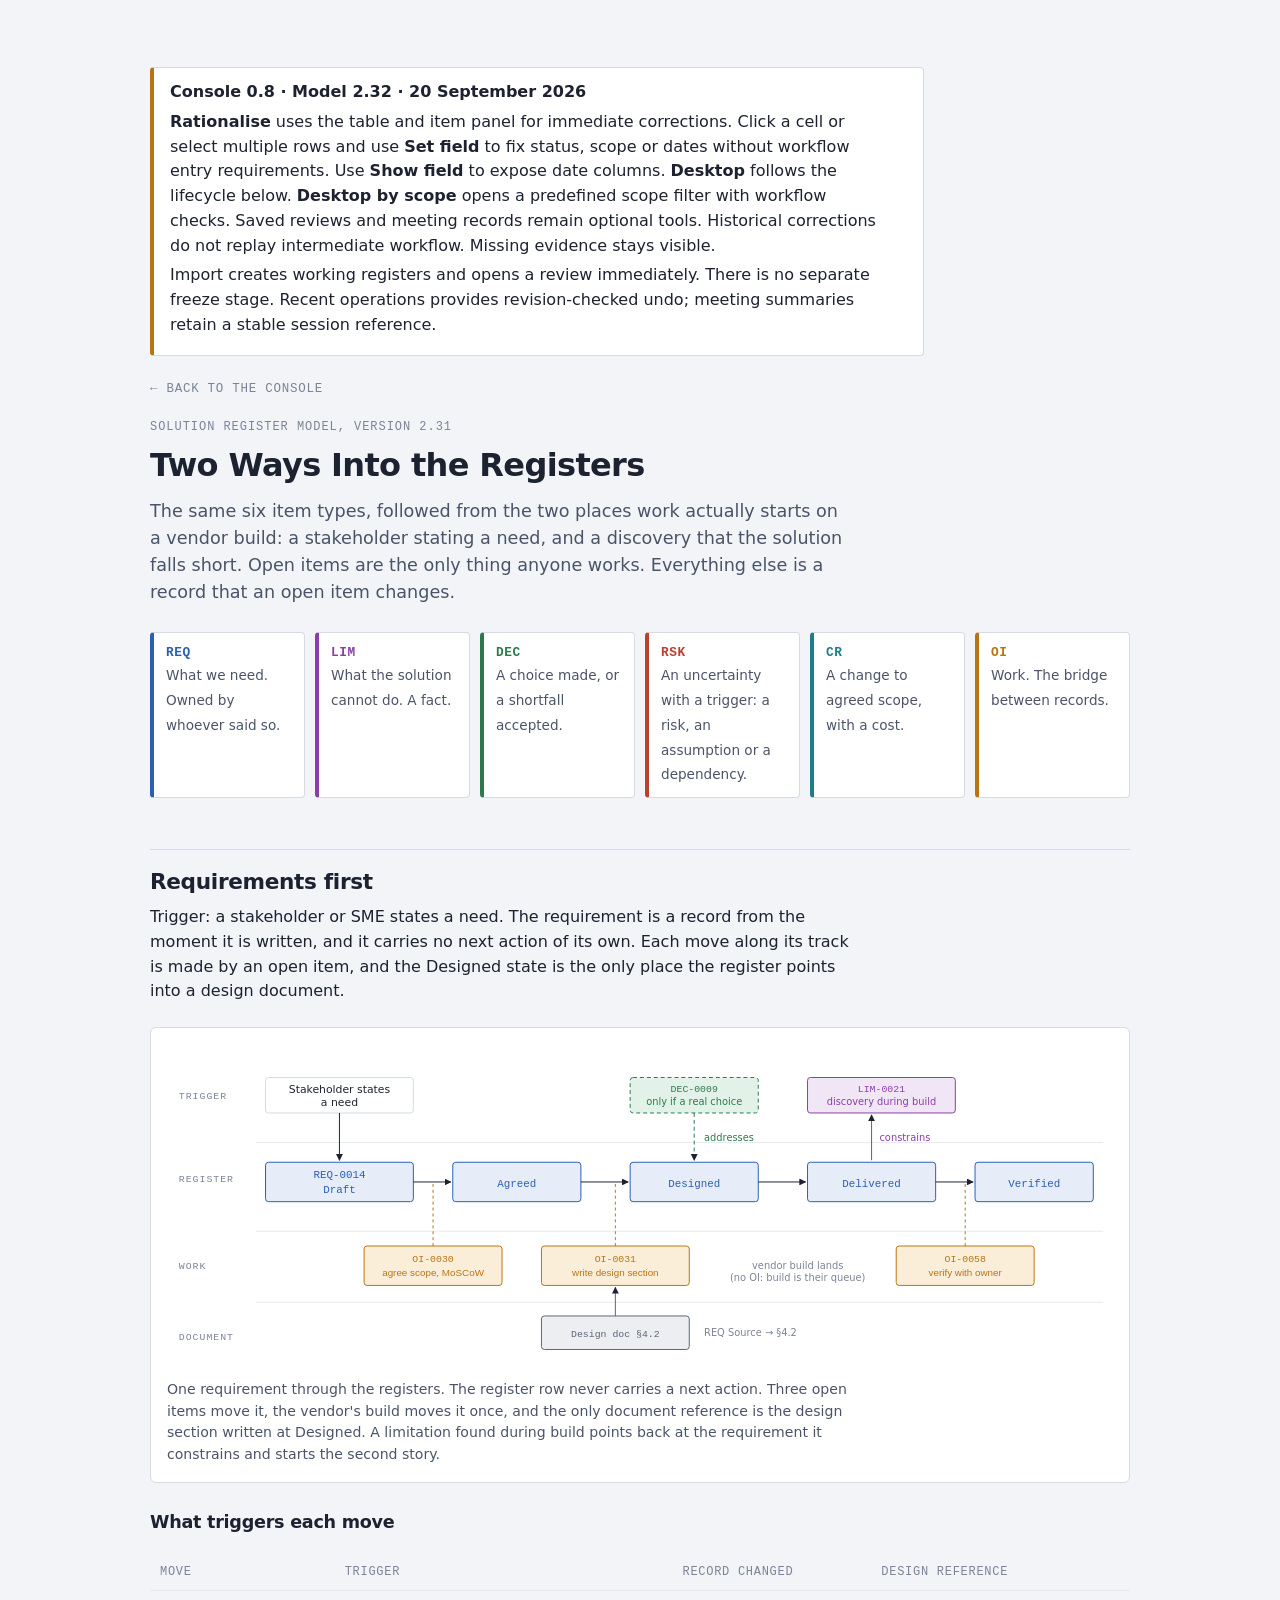
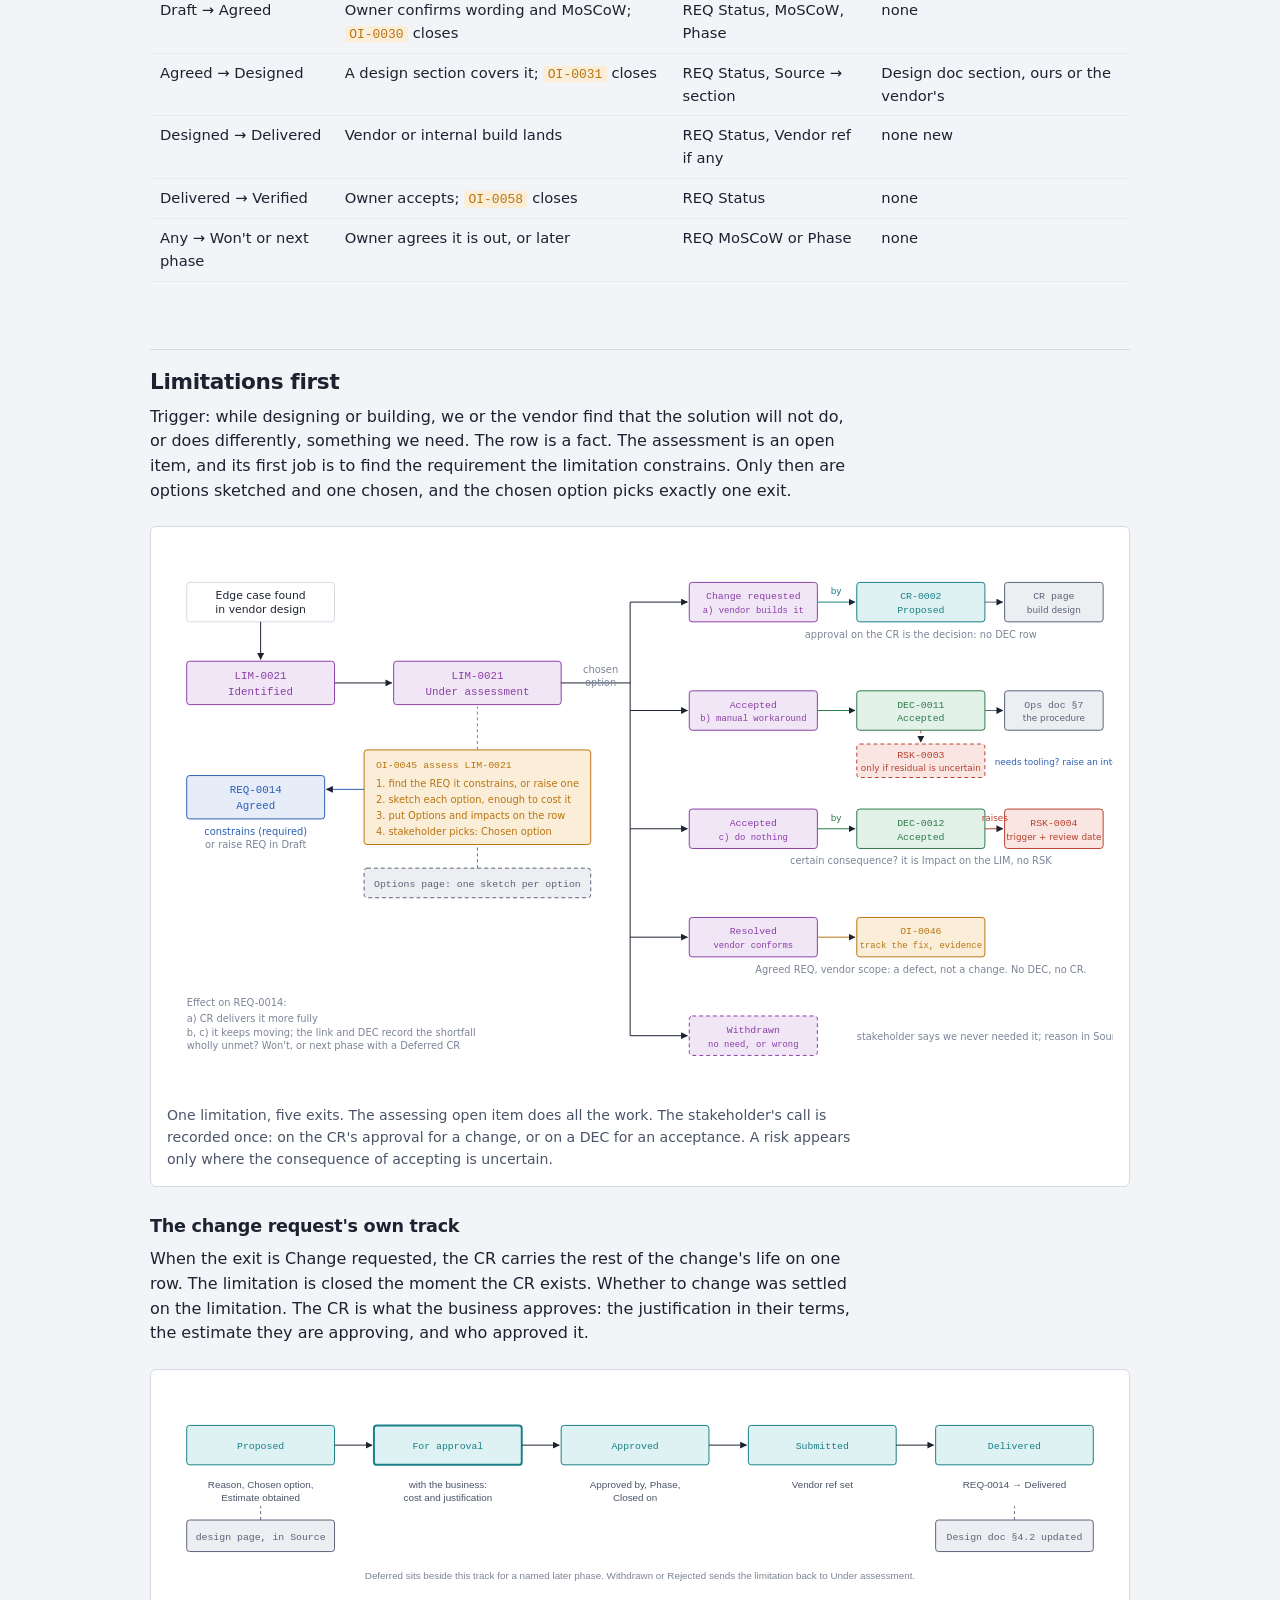
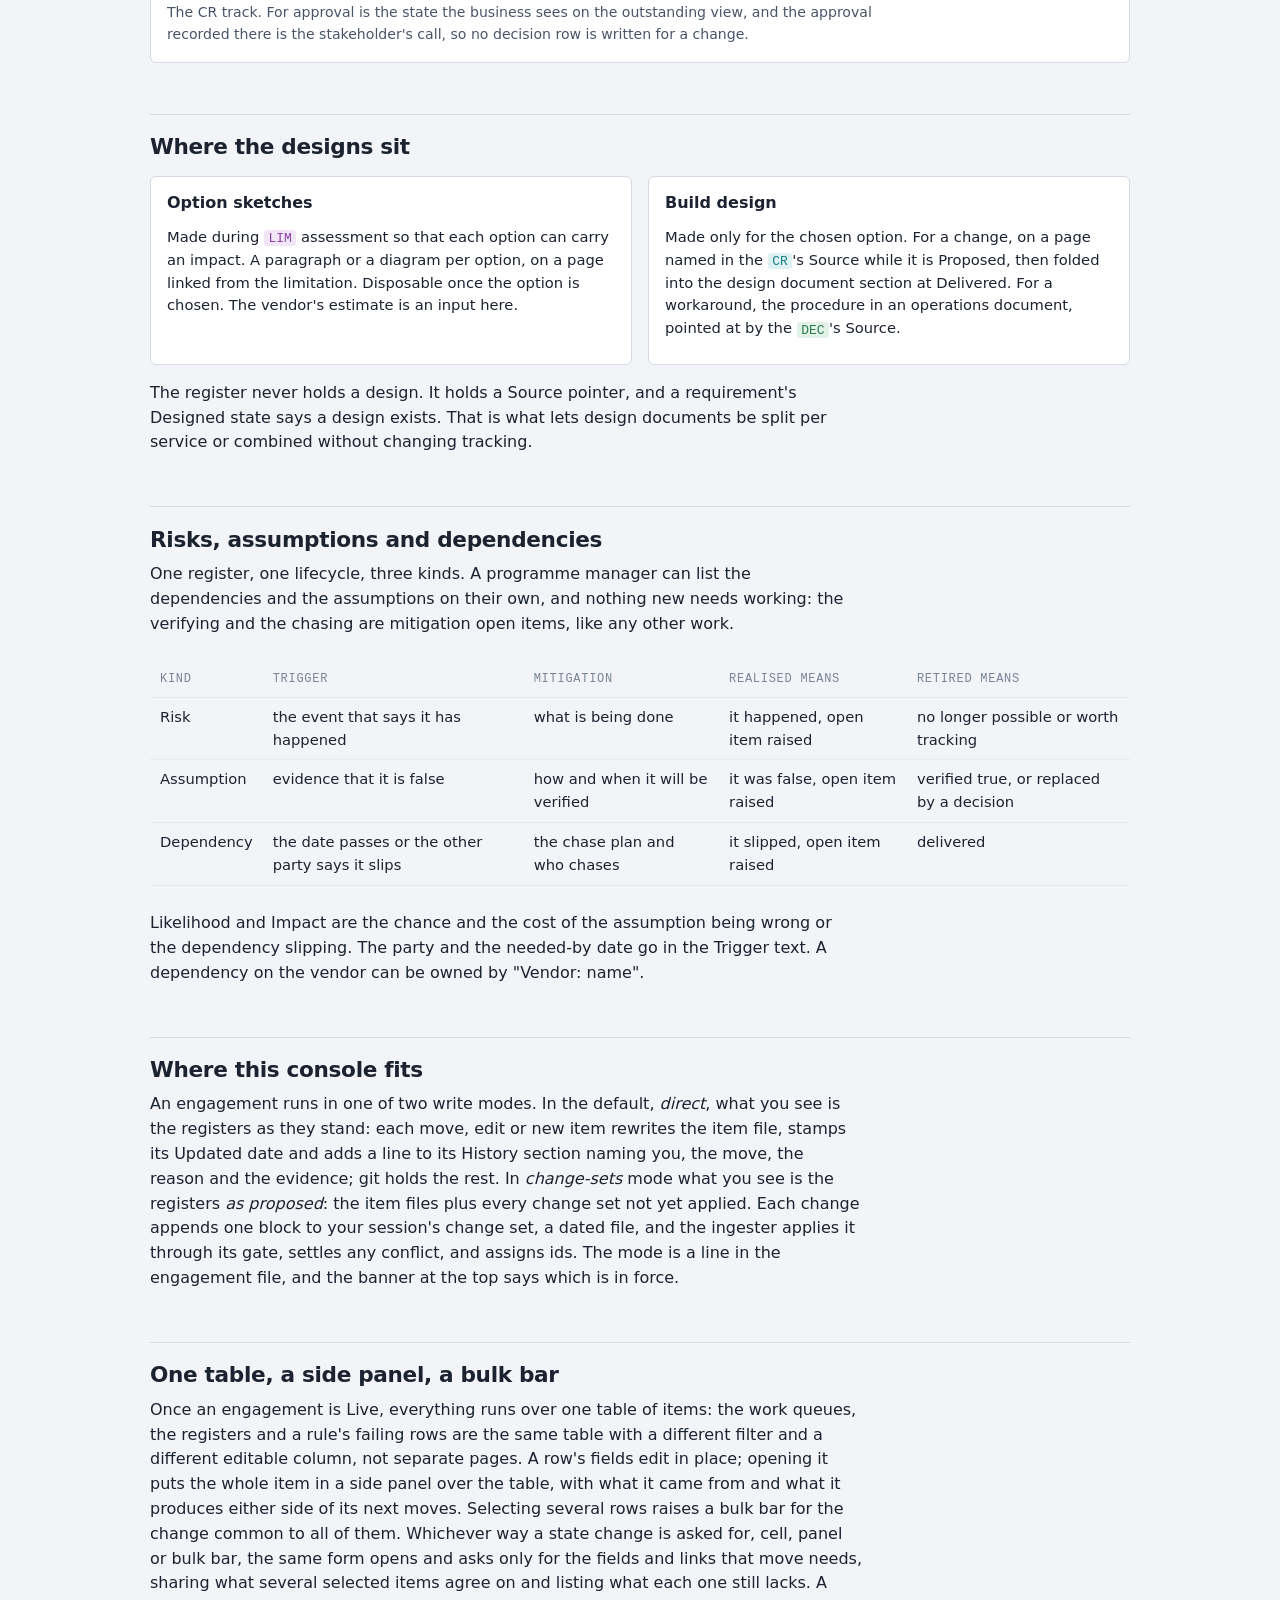
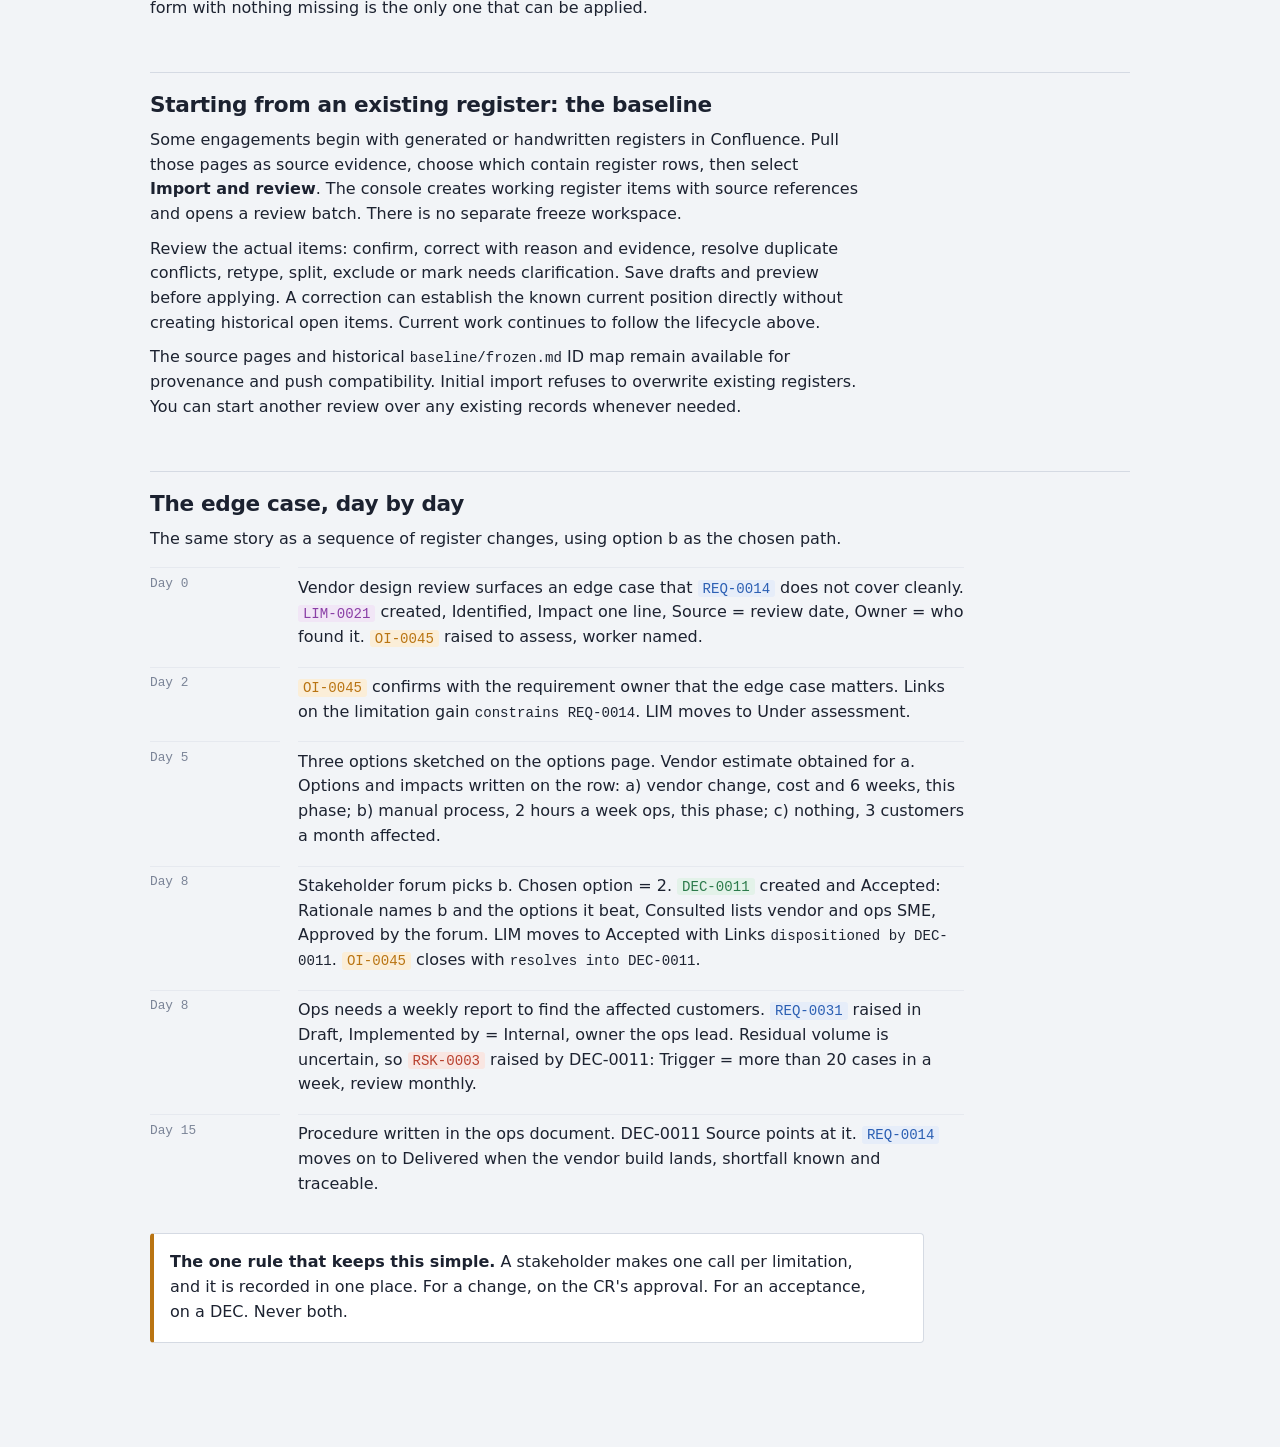
==== commit 87e46b35: "reationalisation & meetings" ====
--- a/console/static/guide.html
+++ b/console/static/guide.html
@@ -67,7 +67,7 @@
 .back:hover{color:var(--ink)}
 </style></head><body>
 <main>
-<div class="callout"><strong>Console 0.7 · Model 2.31 · 19 September 2026</strong><p><strong>Rationalise</strong> reviews actual register items in persistent batches, with evidence and previewed corrections. <strong>Desktop</strong> follows the lifecycle below. <strong>Meetings</strong> retain a fixed agenda and outcomes while using the same records. Historical corrections do not replay intermediate workflow. Missing evidence stays visible.</p><p>Import creates working registers and opens a review immediately. There is no separate freeze stage. Recent operations provides revision-checked undo; meeting summaries retain a stable session reference.</p></div>
+<div class="callout"><strong>Console 0.8 · Model 2.32 · 20 September 2026</strong><p><strong>Rationalise</strong> uses the table and item panel for immediate corrections. Click a cell or select multiple rows and use <strong>Set field</strong> to fix status, scope or dates without workflow entry requirements. Use <strong>Show field</strong> to expose date columns. <strong>Desktop</strong> follows the lifecycle below. <strong>Desktop by scope</strong> opens a predefined scope filter with workflow checks. Saved reviews and meeting records remain optional tools. Historical corrections do not replay intermediate workflow. Missing evidence stays visible.</p><p>Import creates working registers and opens a review immediately. There is no separate freeze stage. Recent operations provides revision-checked undo; meeting summaries retain a stable session reference.</p></div>
 <a class="back" href="/">← Back to the console</a>
 <div class="eyebrow">Solution register model, version 2.31</div>
 <h1>Two Ways Into the Registers</h1>
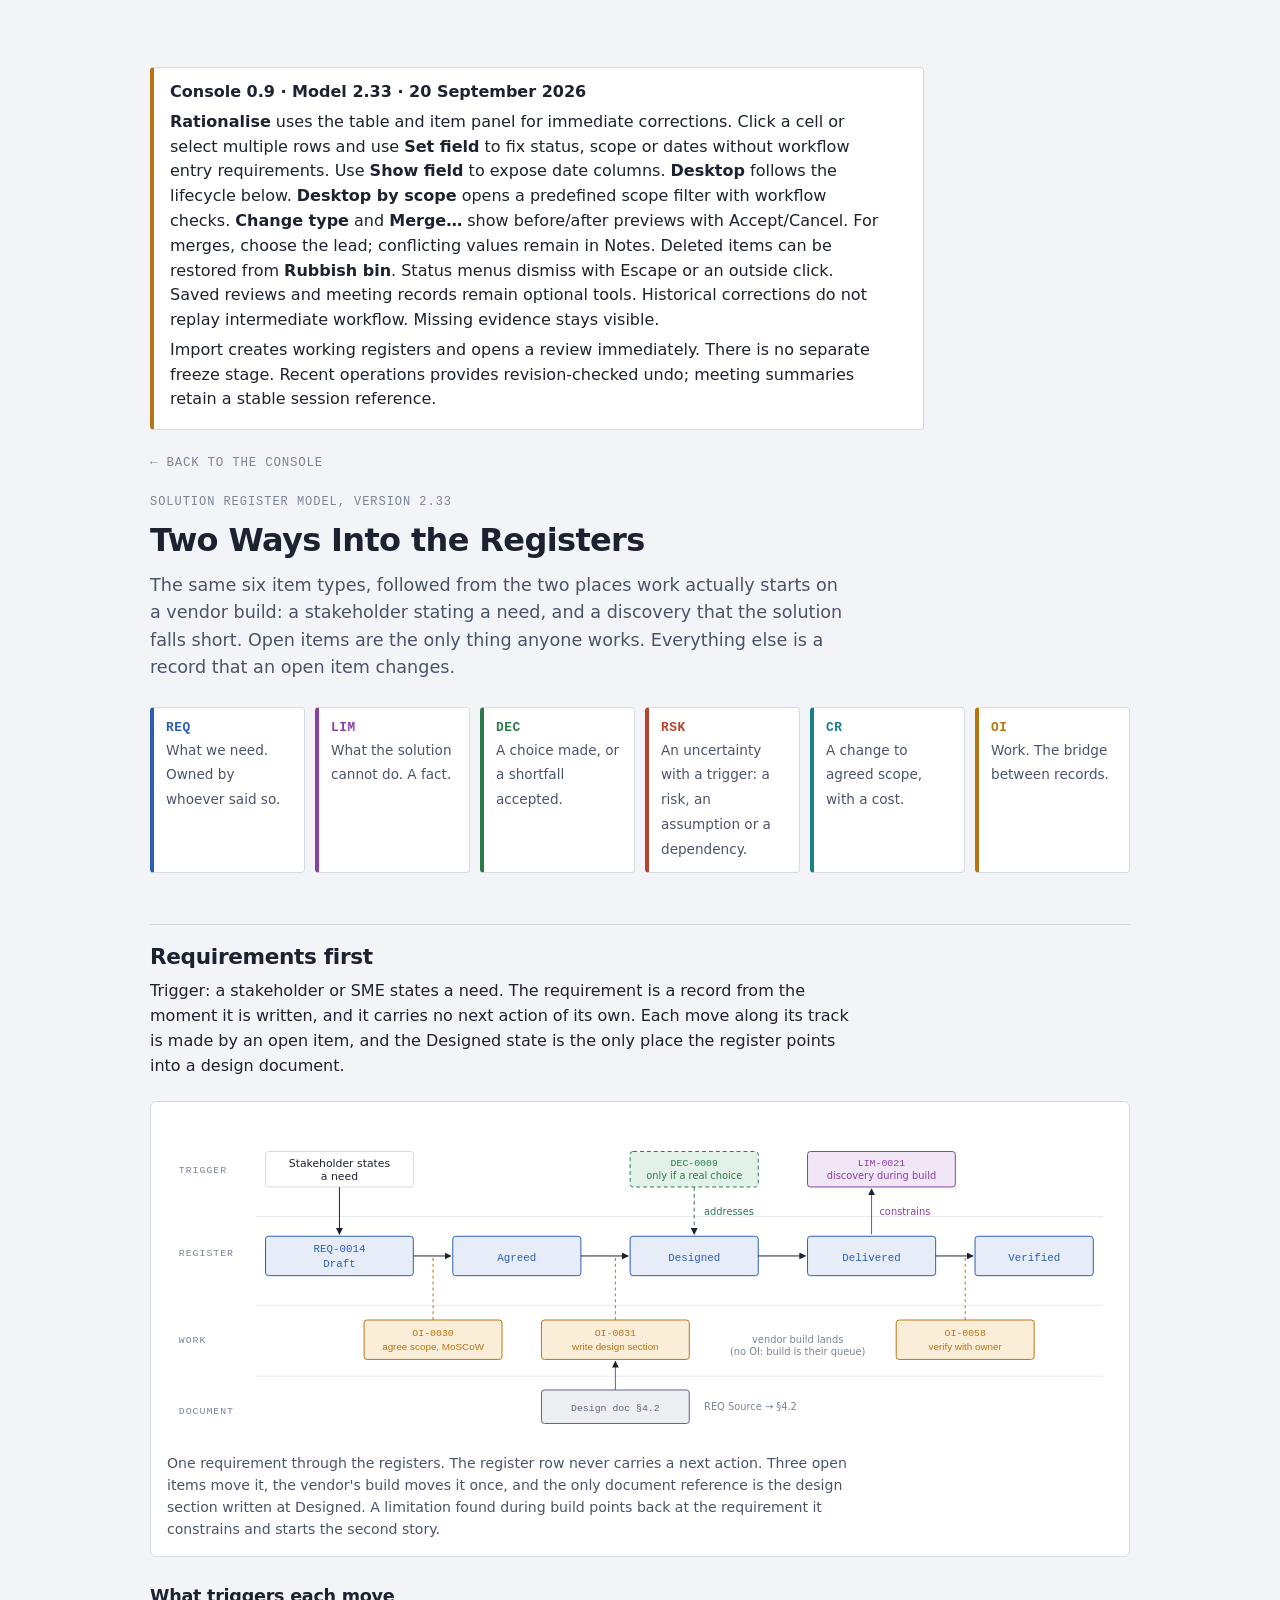
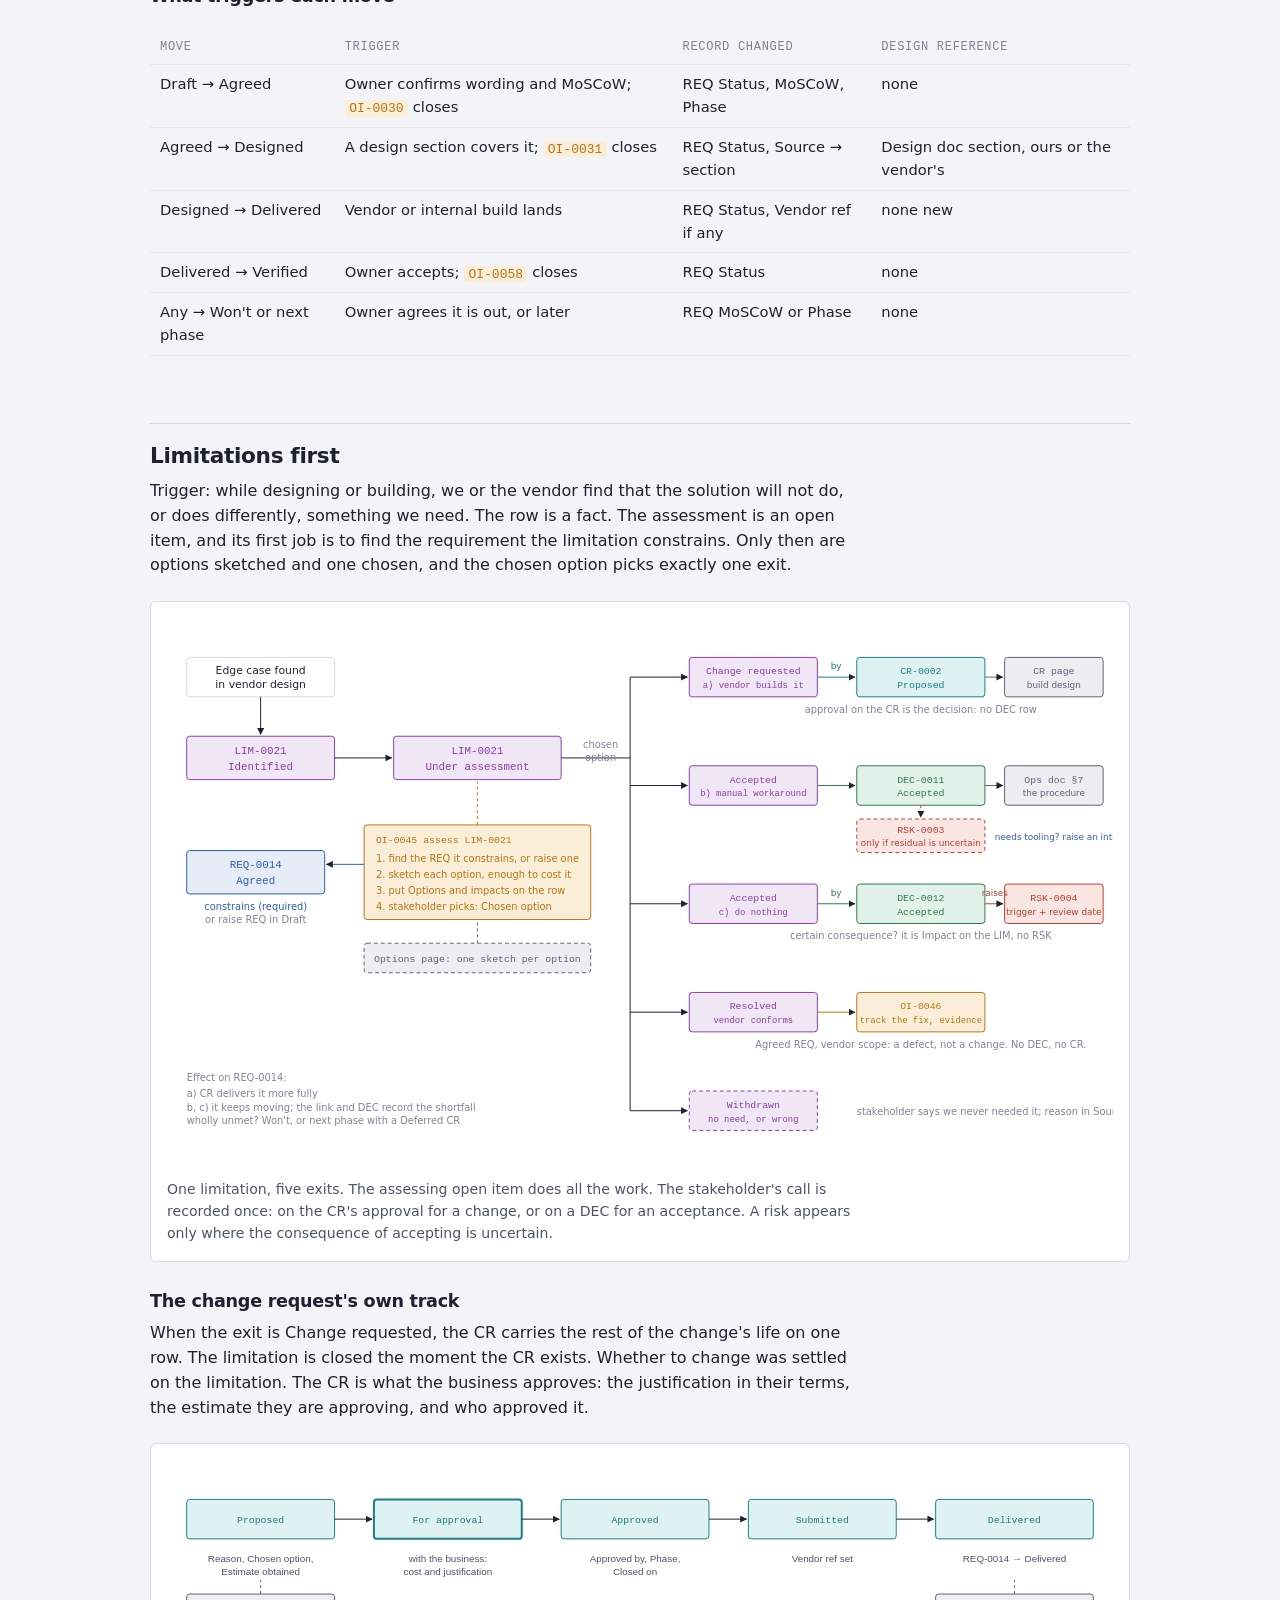
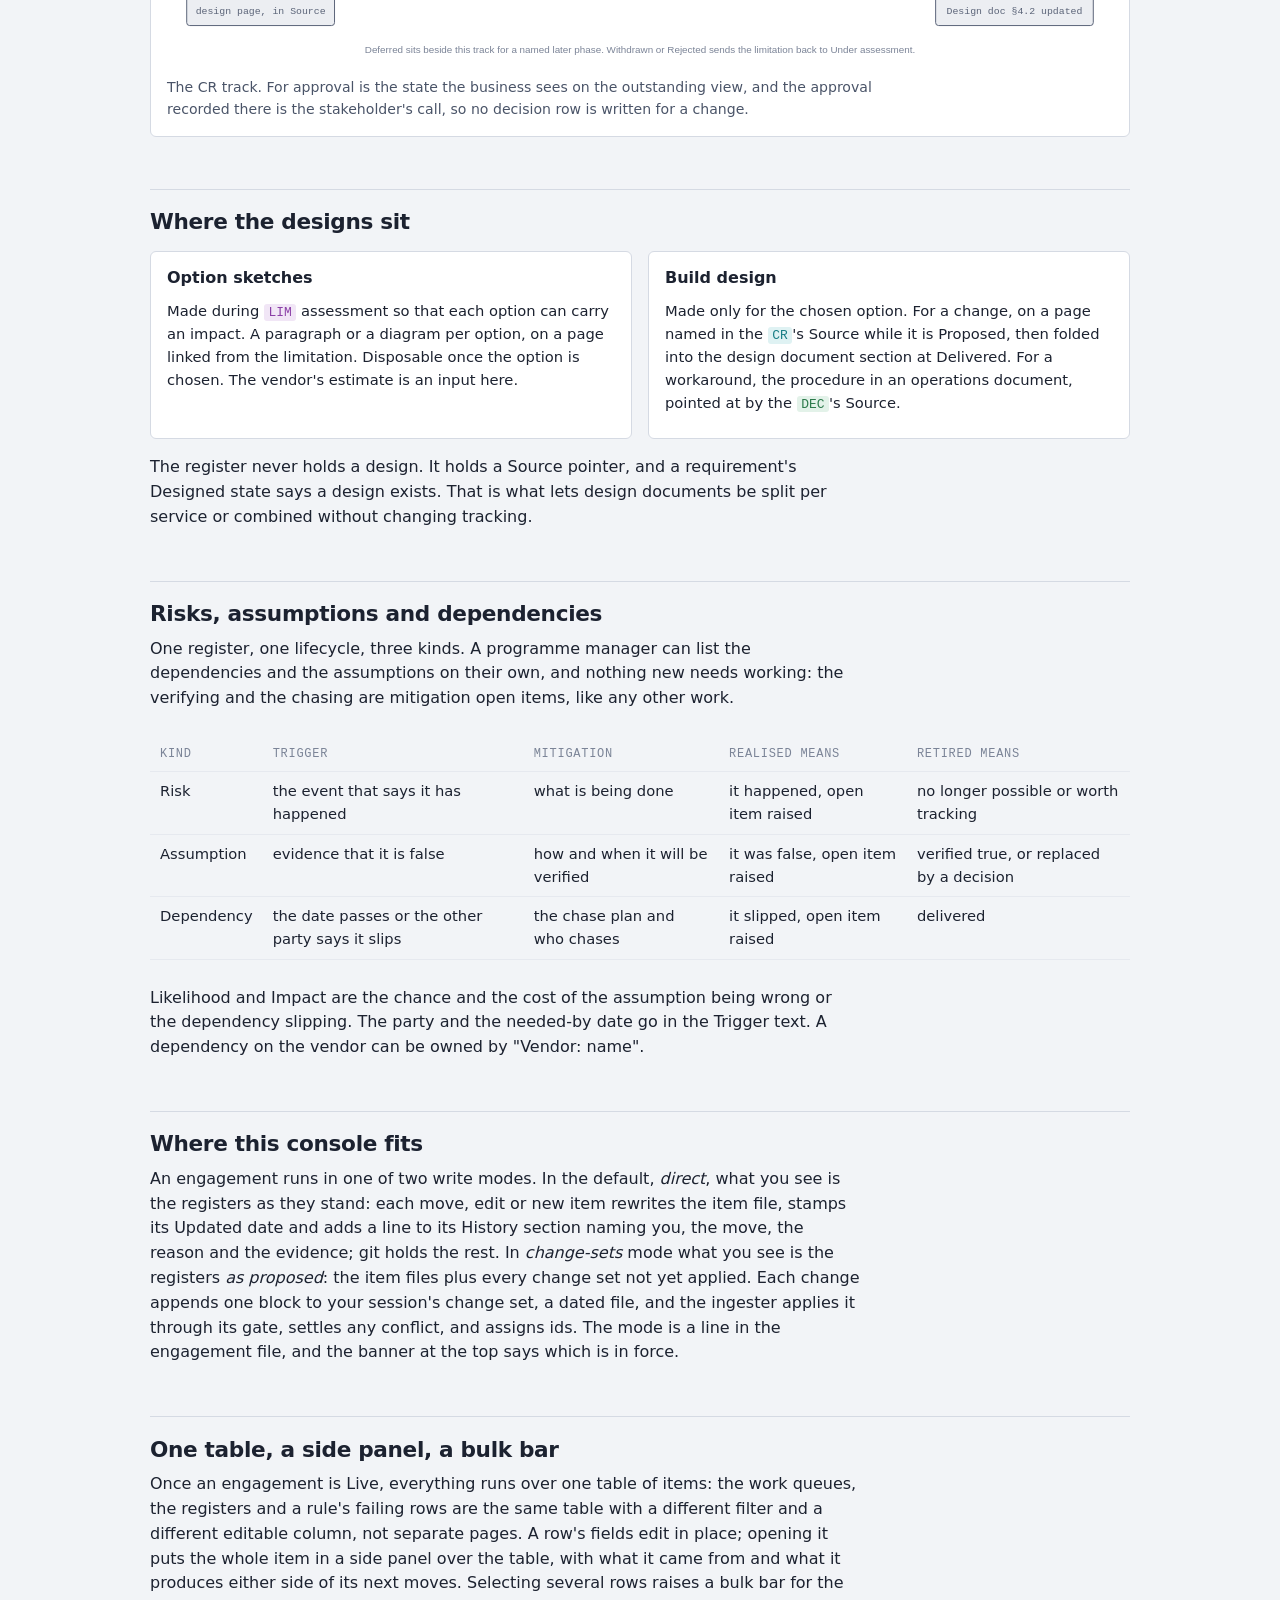
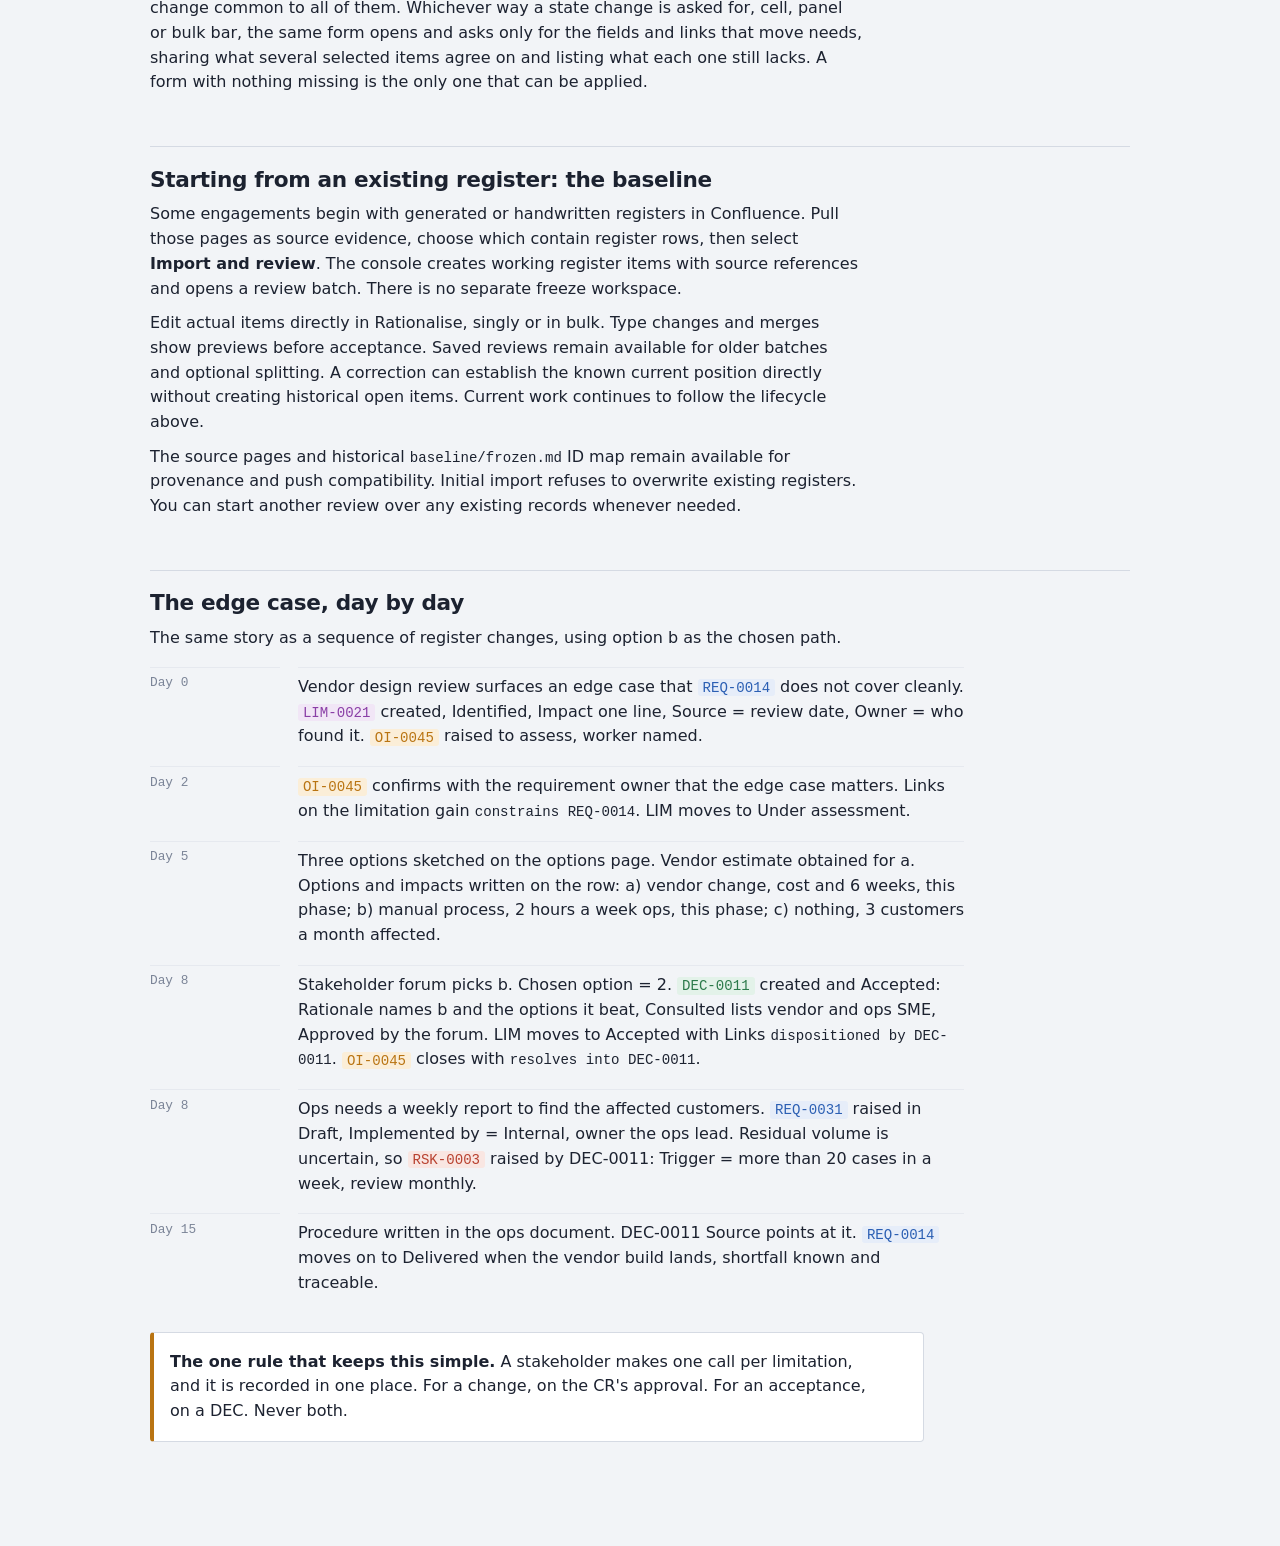
==== commit 9ed53db2: "improve UI" ====
--- a/console/static/guide.html
+++ b/console/static/guide.html
@@ -67,9 +67,9 @@
 .back:hover{color:var(--ink)}
 </style></head><body>
 <main>
-<div class="callout"><strong>Console 0.8 · Model 2.32 · 20 September 2026</strong><p><strong>Rationalise</strong> uses the table and item panel for immediate corrections. Click a cell or select multiple rows and use <strong>Set field</strong> to fix status, scope or dates without workflow entry requirements. Use <strong>Show field</strong> to expose date columns. <strong>Desktop</strong> follows the lifecycle below. <strong>Desktop by scope</strong> opens a predefined scope filter with workflow checks. Saved reviews and meeting records remain optional tools. Historical corrections do not replay intermediate workflow. Missing evidence stays visible.</p><p>Import creates working registers and opens a review immediately. There is no separate freeze stage. Recent operations provides revision-checked undo; meeting summaries retain a stable session reference.</p></div>
+<div class="callout"><strong>Console 0.9 · Model 2.33 · 20 September 2026</strong><p><strong>Rationalise</strong> uses the table and item panel for immediate corrections. Click a cell or select multiple rows and use <strong>Set field</strong> to fix status, scope or dates without workflow entry requirements. Use <strong>Show field</strong> to expose date columns. <strong>Desktop</strong> follows the lifecycle below. <strong>Desktop by scope</strong> opens a predefined scope filter with workflow checks. <strong>Change type</strong> and <strong>Merge…</strong> show before/after previews with Accept/Cancel. For merges, choose the lead; conflicting values remain in Notes. Deleted items can be restored from <strong>Rubbish bin</strong>. Status menus dismiss with Escape or an outside click. Saved reviews and meeting records remain optional tools. Historical corrections do not replay intermediate workflow. Missing evidence stays visible.</p><p>Import creates working registers and opens a review immediately. There is no separate freeze stage. Recent operations provides revision-checked undo; meeting summaries retain a stable session reference.</p></div>
 <a class="back" href="/">← Back to the console</a>
-<div class="eyebrow">Solution register model, version 2.31</div>
+<div class="eyebrow">Solution register model, version 2.33</div>
 <h1>Two Ways Into the Registers</h1>
 <p class="lede">The same six item types, followed from the two places work actually starts on a vendor build: a stakeholder stating a need, and a discovery that the solution falls short. Open items are the only thing anyone works. Everything else is a record that an open item changes.</p>
 
@@ -383,7 +383,7 @@
 
 <h2>Starting from an existing register: the baseline</h2>
 <p>Some engagements begin with generated or handwritten registers in Confluence. Pull those pages as source evidence, choose which contain register rows, then select <strong>Import and review</strong>. The console creates working register items with source references and opens a review batch. There is no separate freeze workspace.</p>
-<p>Review the actual items: confirm, correct with reason and evidence, resolve duplicate conflicts, retype, split, exclude or mark needs clarification. Save drafts and preview before applying. A correction can establish the known current position directly without creating historical open items. Current work continues to follow the lifecycle above.</p>
+<p>Edit actual items directly in Rationalise, singly or in bulk. Type changes and merges show previews before acceptance. Saved reviews remain available for older batches and optional splitting. A correction can establish the known current position directly without creating historical open items. Current work continues to follow the lifecycle above.</p>
 <p>The source pages and historical <code>baseline/frozen.md</code> ID map remain available for provenance and push compatibility. Initial import refuses to overwrite existing registers. You can start another review over any existing records whenever needed.</p>
 
 </div>
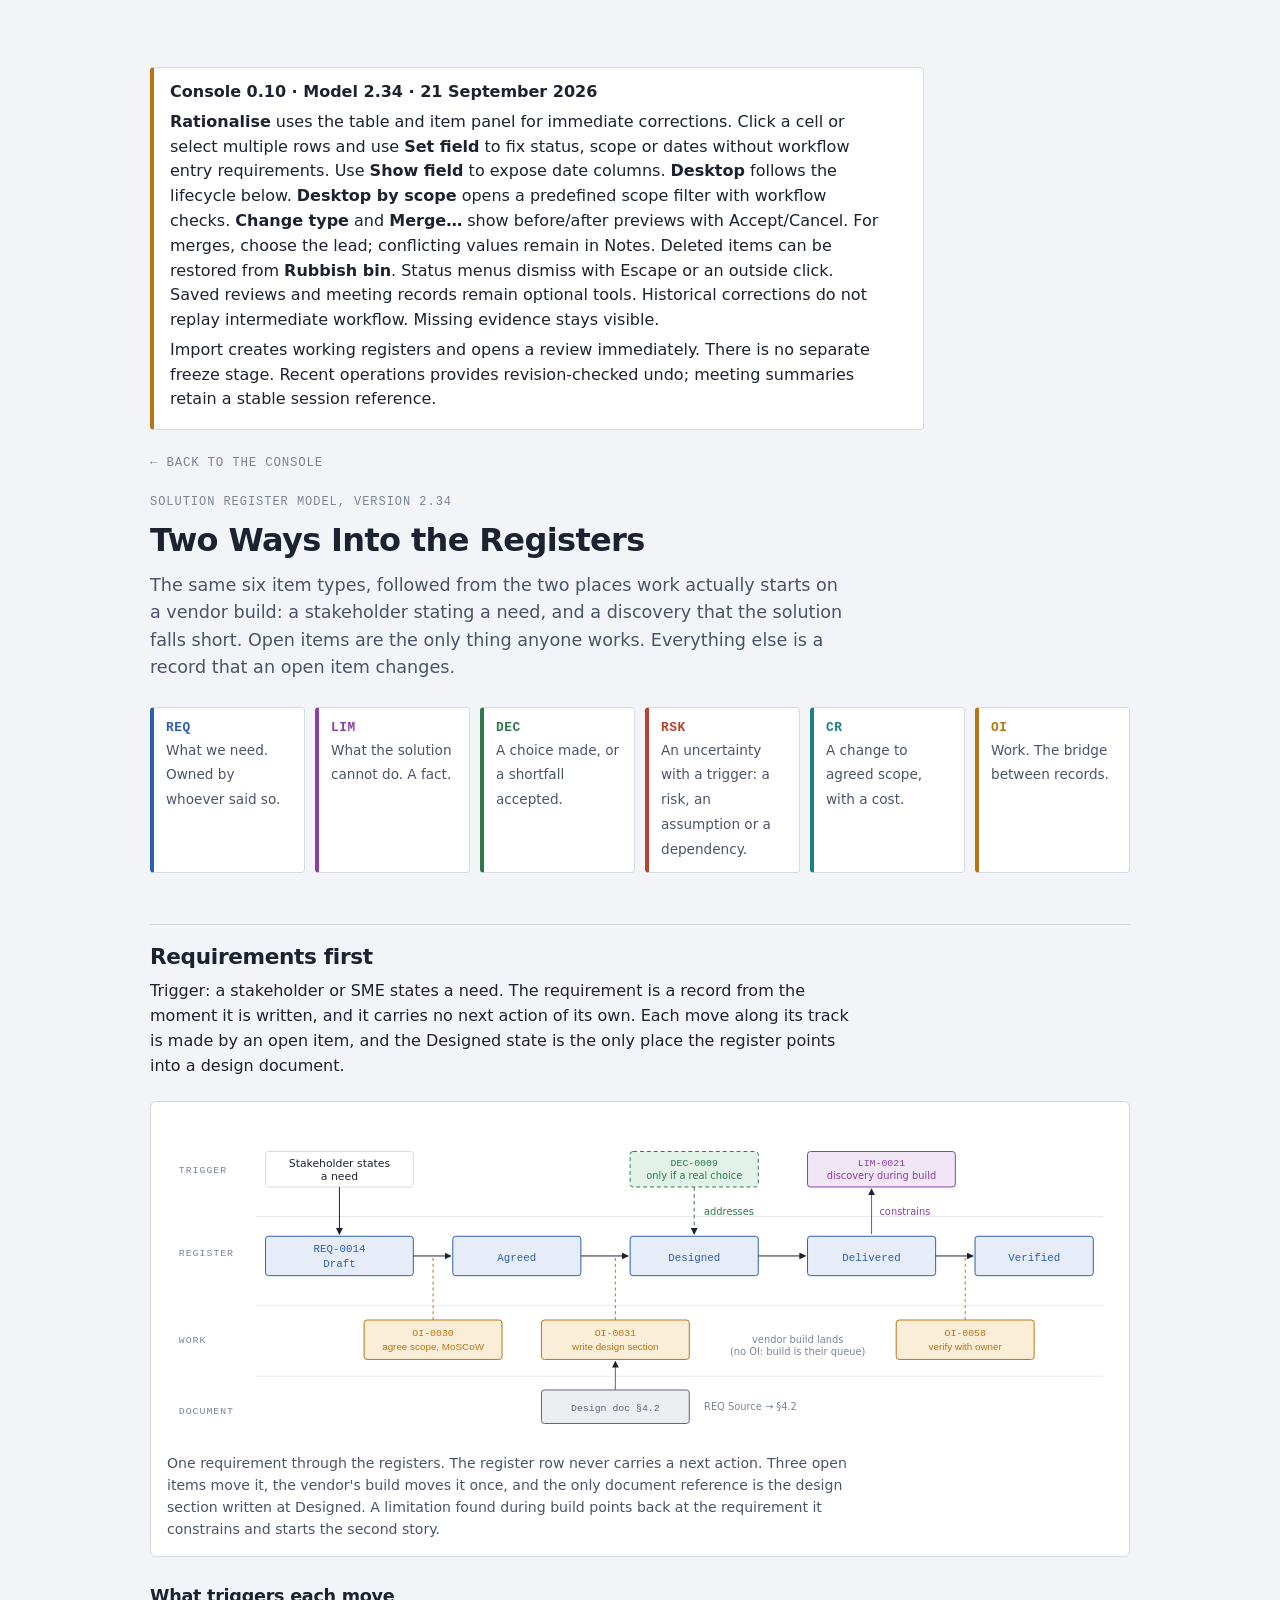
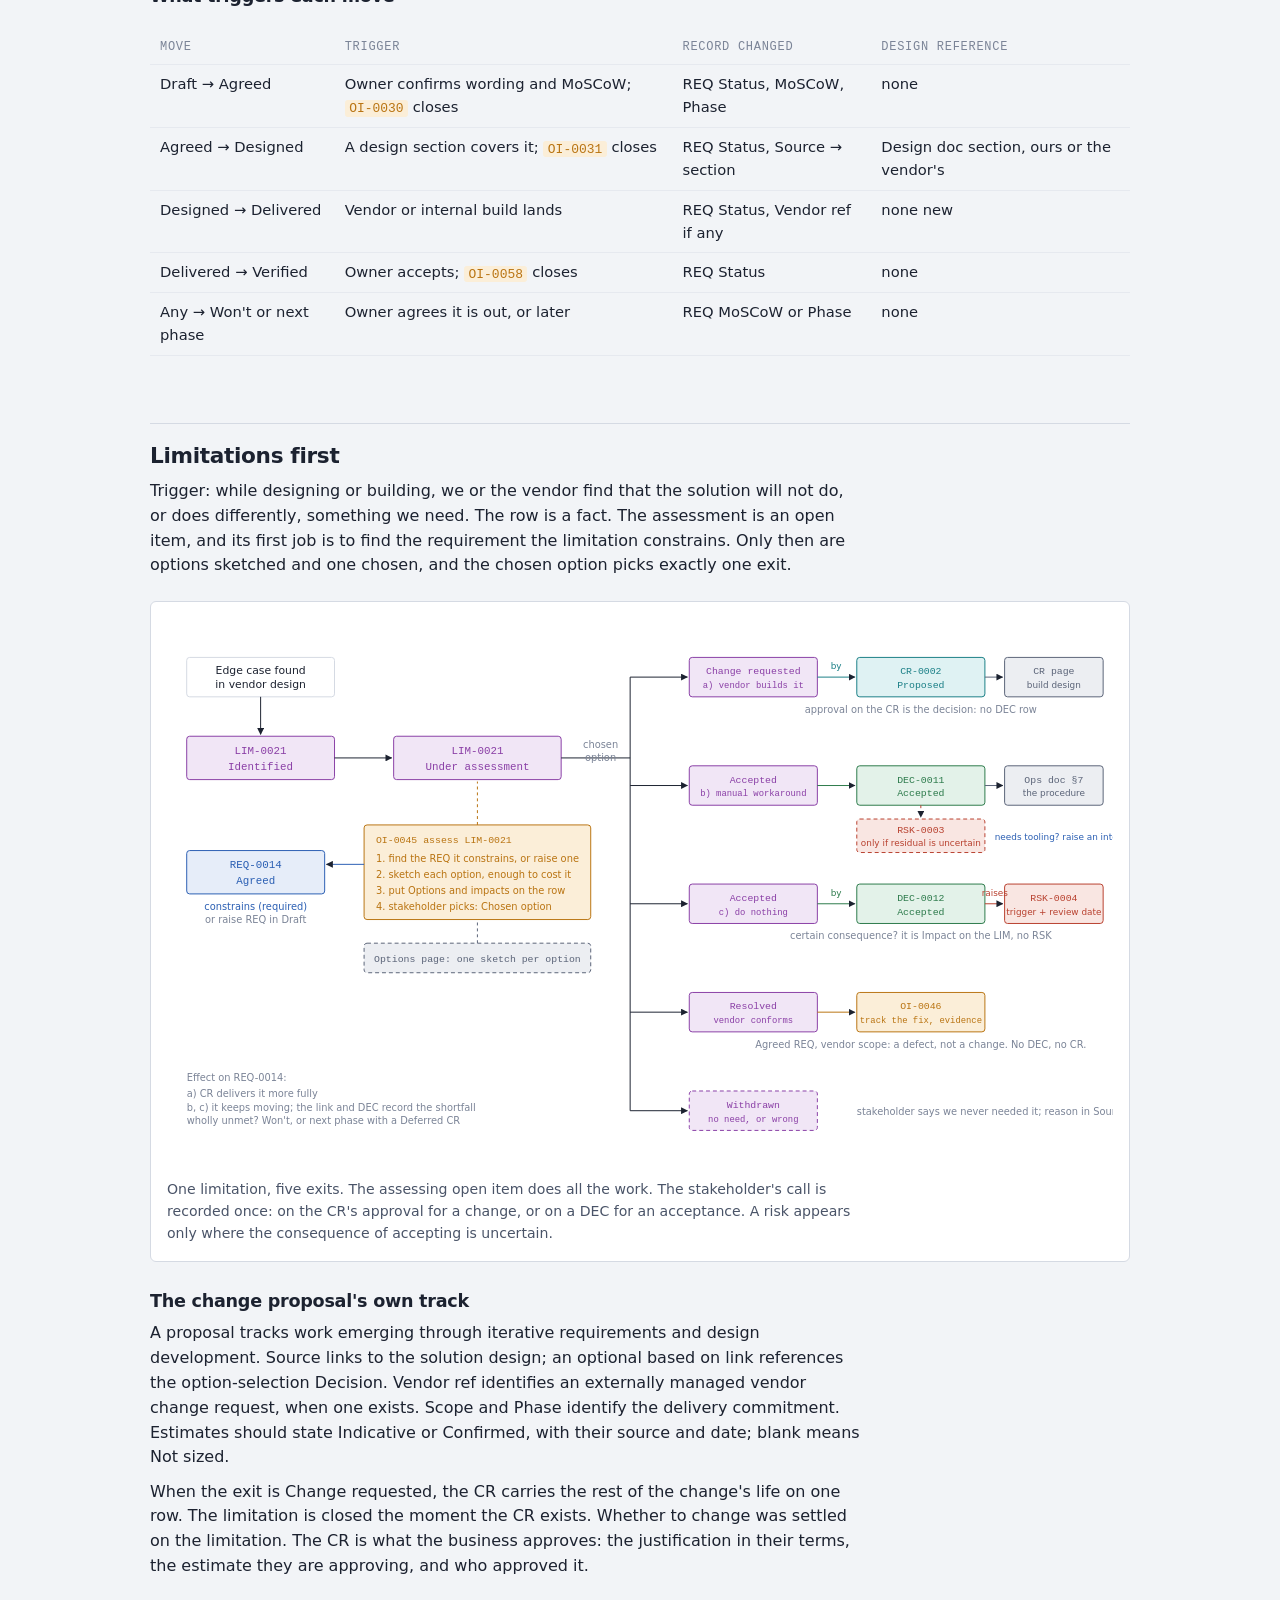
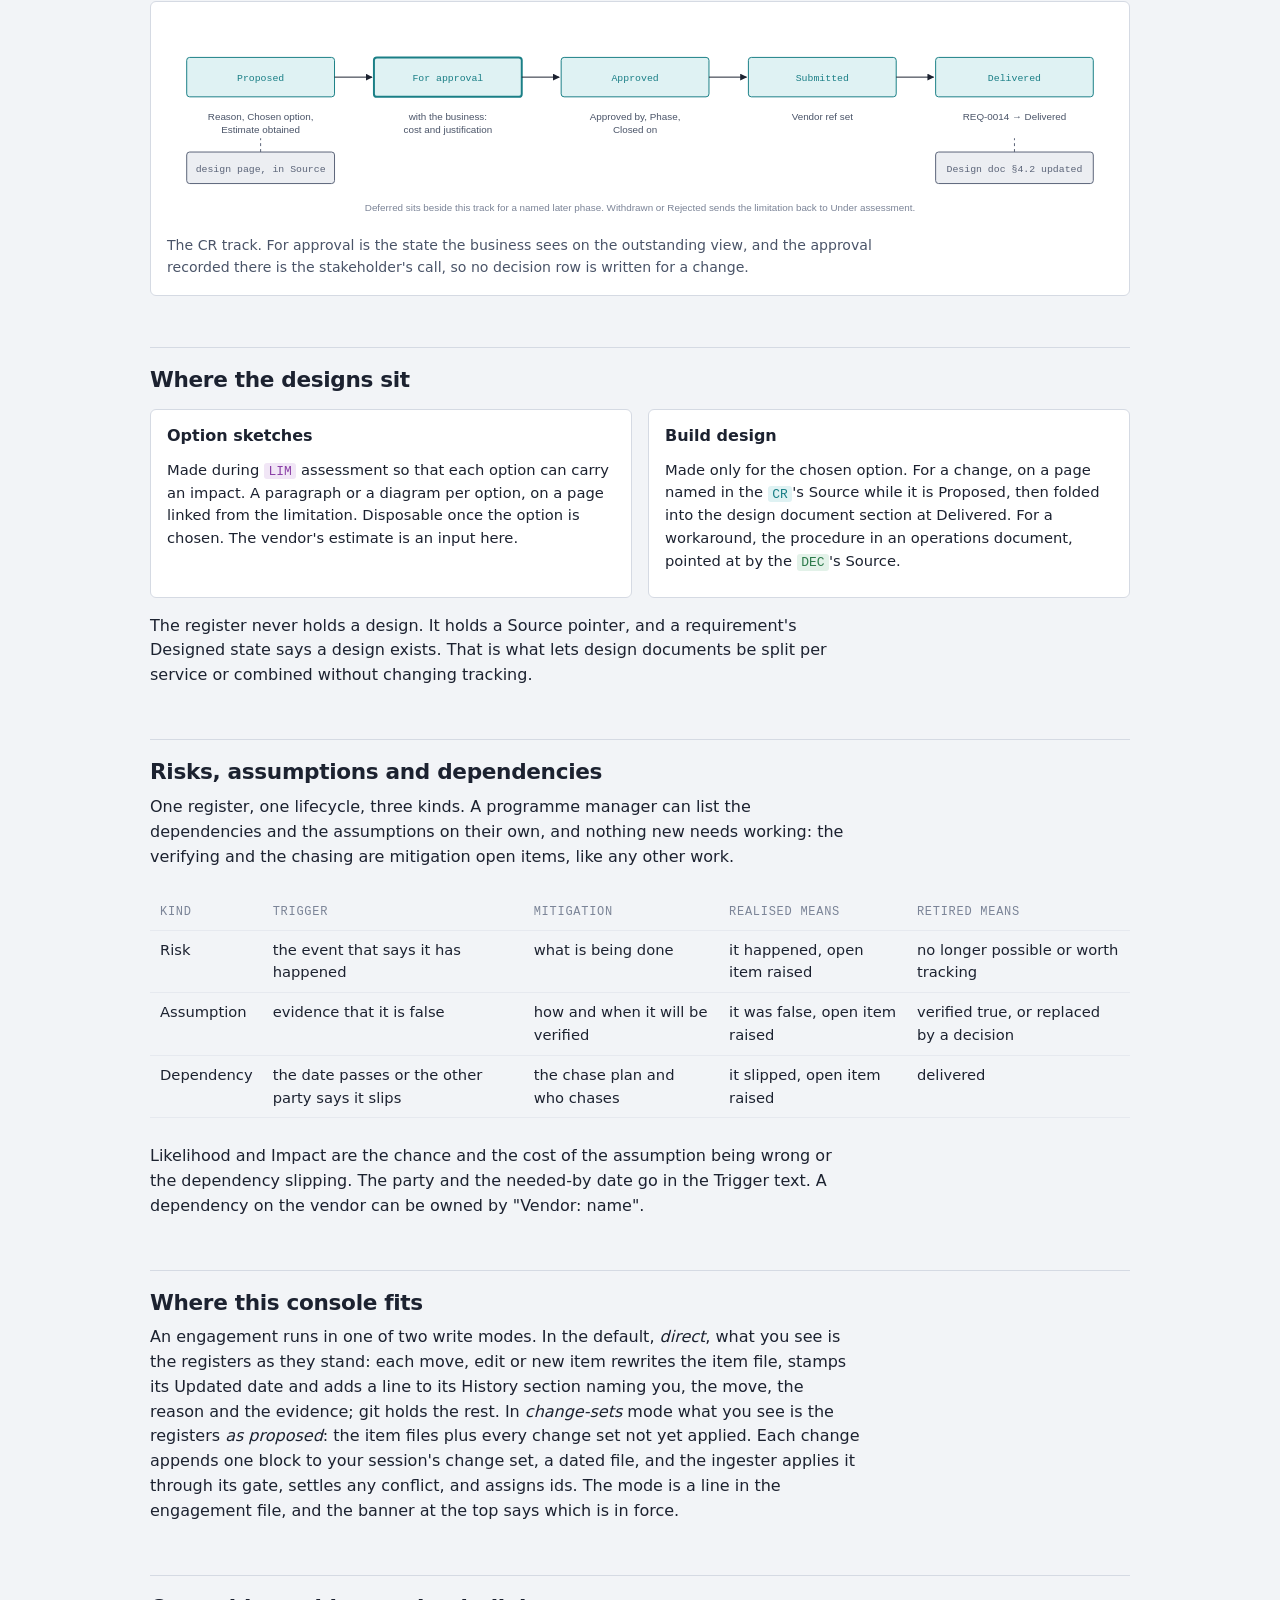
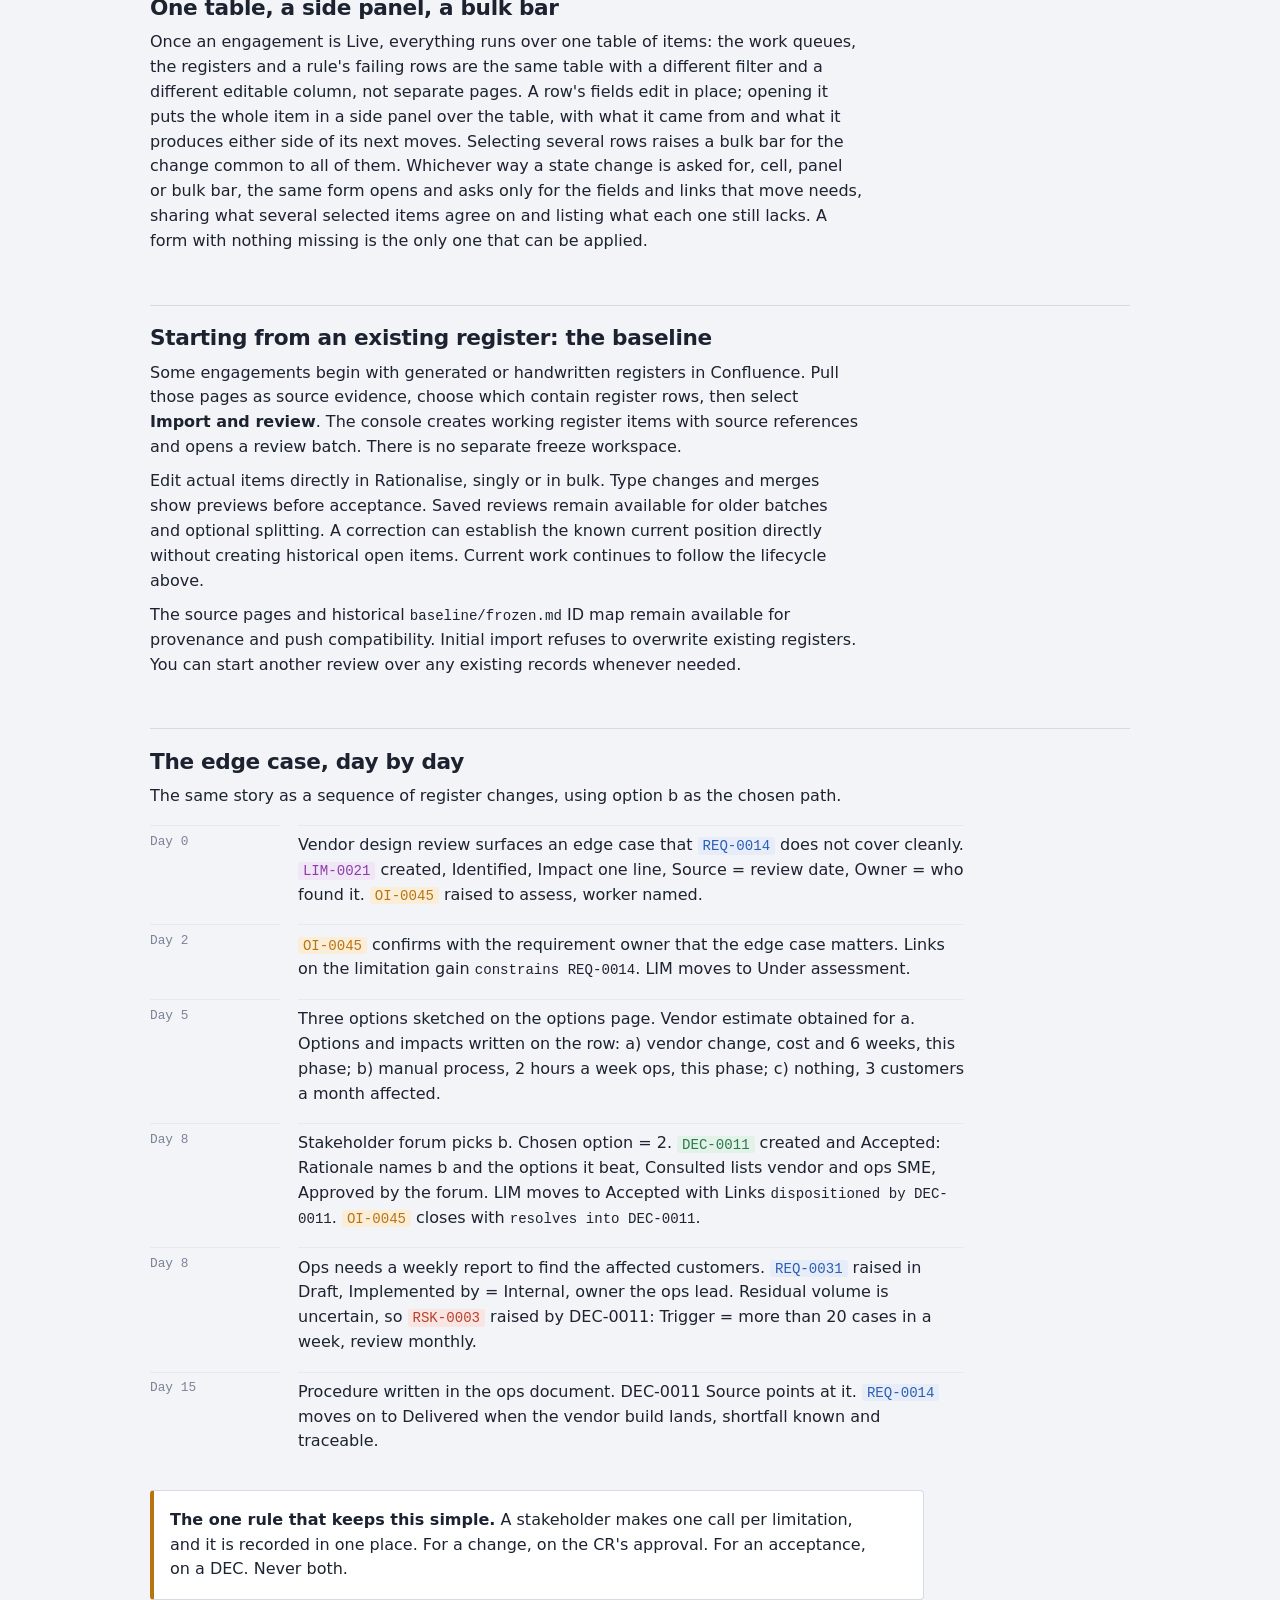
==== commit 7854d727: "Introduce change proposals and scoped delivery views" ====
--- a/console/static/guide.html
+++ b/console/static/guide.html
@@ -67,9 +67,9 @@
 .back:hover{color:var(--ink)}
 </style></head><body>
 <main>
-<div class="callout"><strong>Console 0.9 · Model 2.33 · 20 September 2026</strong><p><strong>Rationalise</strong> uses the table and item panel for immediate corrections. Click a cell or select multiple rows and use <strong>Set field</strong> to fix status, scope or dates without workflow entry requirements. Use <strong>Show field</strong> to expose date columns. <strong>Desktop</strong> follows the lifecycle below. <strong>Desktop by scope</strong> opens a predefined scope filter with workflow checks. <strong>Change type</strong> and <strong>Merge…</strong> show before/after previews with Accept/Cancel. For merges, choose the lead; conflicting values remain in Notes. Deleted items can be restored from <strong>Rubbish bin</strong>. Status menus dismiss with Escape or an outside click. Saved reviews and meeting records remain optional tools. Historical corrections do not replay intermediate workflow. Missing evidence stays visible.</p><p>Import creates working registers and opens a review immediately. There is no separate freeze stage. Recent operations provides revision-checked undo; meeting summaries retain a stable session reference.</p></div>
+<div class="callout"><strong>Console 0.10 · Model 2.34 · 21 September 2026</strong><p><strong>Rationalise</strong> uses the table and item panel for immediate corrections. Click a cell or select multiple rows and use <strong>Set field</strong> to fix status, scope or dates without workflow entry requirements. Use <strong>Show field</strong> to expose date columns. <strong>Desktop</strong> follows the lifecycle below. <strong>Desktop by scope</strong> opens a predefined scope filter with workflow checks. <strong>Change type</strong> and <strong>Merge…</strong> show before/after previews with Accept/Cancel. For merges, choose the lead; conflicting values remain in Notes. Deleted items can be restored from <strong>Rubbish bin</strong>. Status menus dismiss with Escape or an outside click. Saved reviews and meeting records remain optional tools. Historical corrections do not replay intermediate workflow. Missing evidence stays visible.</p><p>Import creates working registers and opens a review immediately. There is no separate freeze stage. Recent operations provides revision-checked undo; meeting summaries retain a stable session reference.</p></div>
 <a class="back" href="/">← Back to the console</a>
-<div class="eyebrow">Solution register model, version 2.33</div>
+<div class="eyebrow">Solution register model, version 2.34</div>
 <h1>Two Ways Into the Registers</h1>
 <p class="lede">The same six item types, followed from the two places work actually starts on a vendor build: a stakeholder stating a need, and a discovery that the solution falls short. Open items are the only thing anyone works. Everything else is a record that an open item changes.</p>
 
@@ -181,7 +181,7 @@
 <p>Trigger: while designing or building, we or the vendor find that the solution will not do, or does differently, something we need. The row is a fact. The assessment is an open item, and its first job is to find the requirement the limitation constrains. Only then are options sketched and one chosen, and the chosen option picks exactly one exit.</p>
 
 <figure>
-<svg viewBox="0 0 960 560" role="img" aria-label="A limitation goes Identified, then Under assessment. The assessing open item first links the requirement it constrains or raises one, then sketches options and chooses one. Five exits: Change requested to a change request, Accepted with a workaround to a decision and a procedure document, Accepted doing nothing to a decision with an optional risk, Resolved when the vendor conforms, and Withdrawn when there is no need.">
+<svg viewBox="0 0 960 560" role="img" aria-label="A limitation goes Identified, then Under assessment. The assessing open item first links the requirement it constrains or raises one, then sketches options and chooses one. Five exits: Change requested to a change proposal, Accepted with a workaround to a decision and a procedure document, Accepted doing nothing to a decision with an optional risk, Resolved when the vendor conforms, and Withdrawn when there is no need.">
 <defs>
   <marker id="a2" viewBox="0 0 10 10" refX="9" refY="5" markerWidth="7" markerHeight="7" orient="auto-start-reverse"><path d="M0 0L10 5L0 10z" fill="currentColor"/></marker>
 </defs>
@@ -323,11 +323,11 @@
 <figcaption>One limitation, five exits. The assessing open item does all the work. The stakeholder's call is recorded once: on the CR's approval for a change, or on a DEC for an acceptance. A risk appears only where the consequence of accepting is uncertain.</figcaption>
 </figure>
 
-<h3>The change request's own track</h3>
+<h3>The change proposal's own track</h3><p>A proposal tracks work emerging through iterative requirements and design development. Source links to the solution design; an optional based on link references the option-selection Decision. Vendor ref identifies an externally managed vendor change request, when one exists. Scope and Phase identify the delivery commitment. Estimates should state Indicative or Confirmed, with their source and date; blank means Not sized.</p>
 <p>When the exit is Change requested, the CR carries the rest of the change's life on one row. The limitation is closed the moment the CR exists. Whether to change was settled on the limitation. The CR is what the business approves: the justification in their terms, the estimate they are approving, and who approved it.</p>
 
 <figure>
-<svg viewBox="0 0 960 210" role="img" aria-label="A change request moves Proposed, For approval, Approved, Submitted, Delivered. Reason, Chosen option and Estimate are written in Proposed with the design on a page named in Source; the business approves in For approval; Approved by, Phase and Closed on at Approved; Vendor ref at Submitted. Delivered moves the requirement. Deferred sits beside the track for a later phase.">
+<svg viewBox="0 0 960 210" role="img" aria-label="A change proposal moves Proposed, For approval, Approved, Submitted, Delivered. Reason, Chosen option and Estimate are written in Proposed with the design on a page named in Source; the business approves in For approval; Approved by, Phase and Closed on at Approved; Vendor ref at Submitted. Delivered moves the requirement. Deferred sits beside the track for a later phase.">
 <defs><marker id="a3" viewBox="0 0 10 10" refX="9" refY="5" markerWidth="7" markerHeight="7" orient="auto-start-reverse"><path d="M0 0L10 5L0 10z" fill="currentColor"/></marker></defs>
 <g font-size="10" fill="currentColor" font-family="IBM Plex Mono,monospace">
   <rect x="20" y="40" width="150" height="40" rx="3" fill="var(--cr-bg)" stroke="var(--cr)"/><text x="95" y="64" text-anchor="middle" fill="var(--cr)">Proposed</text>
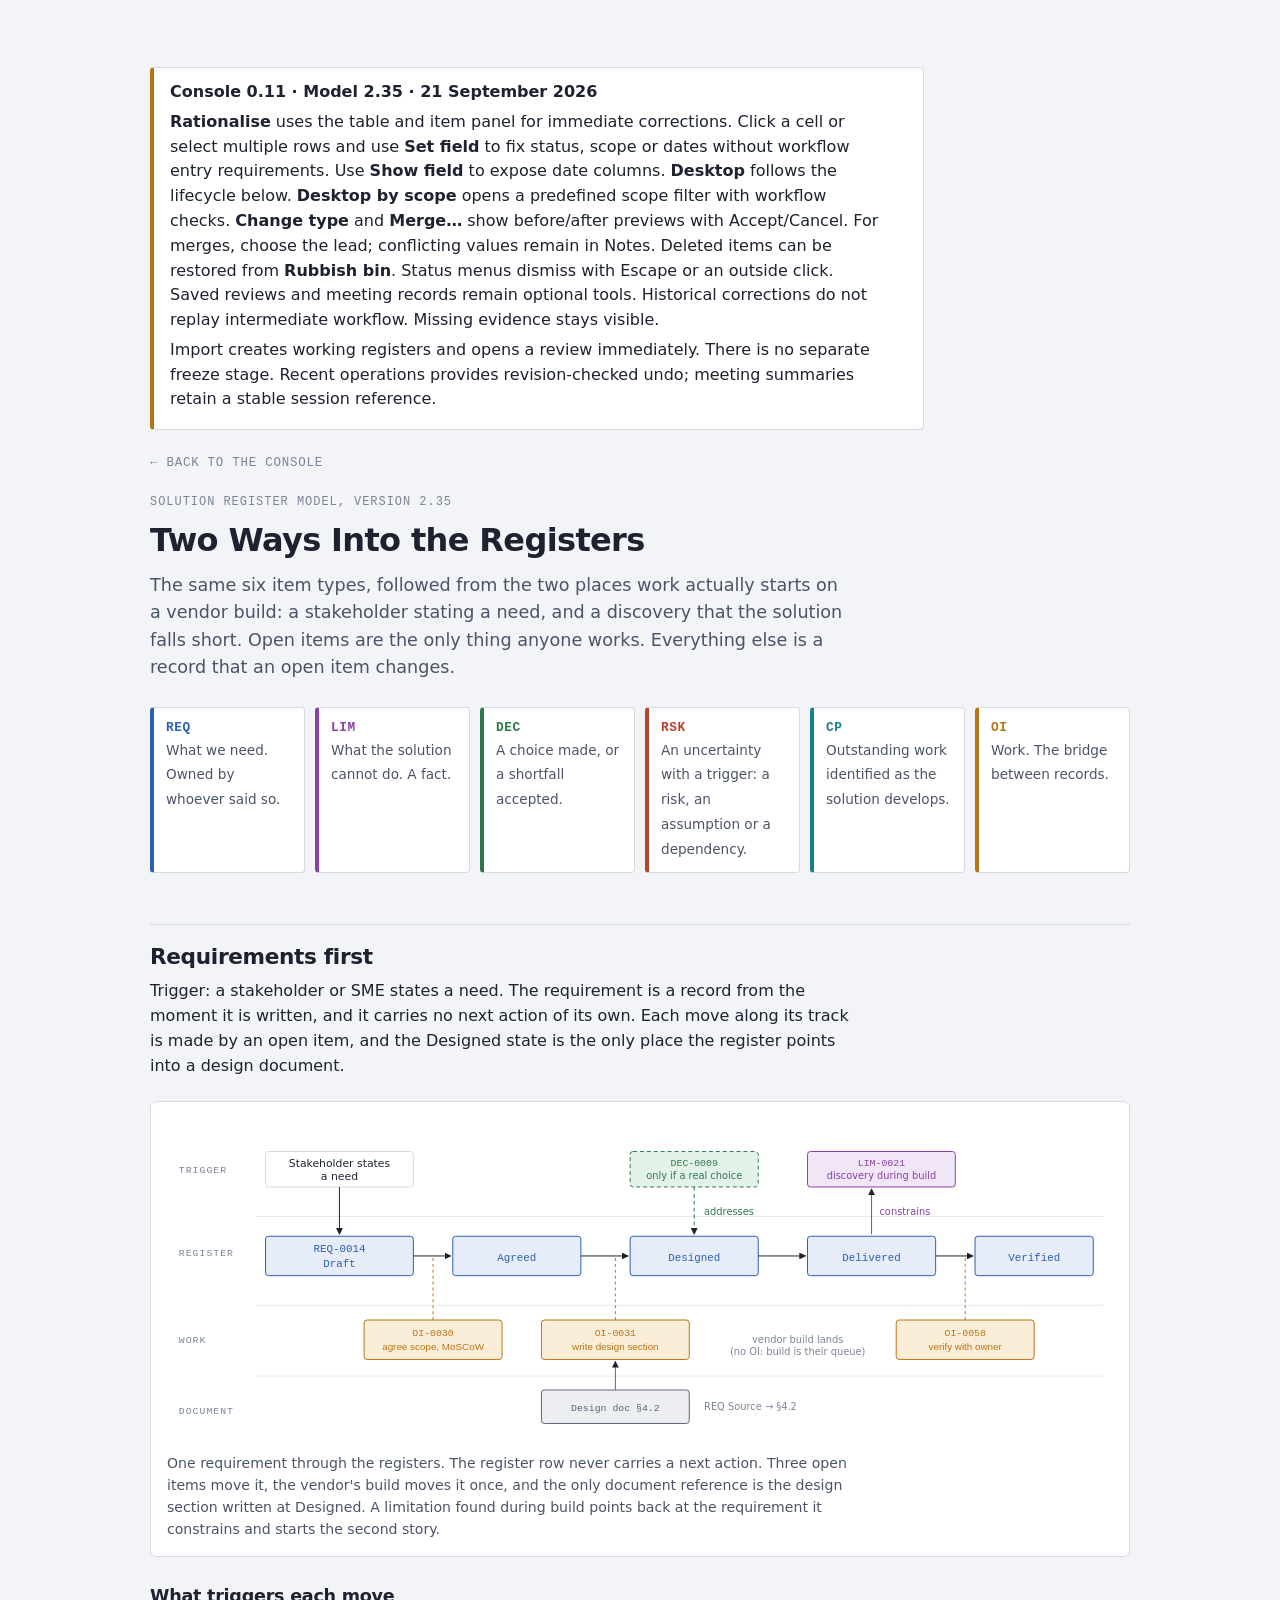
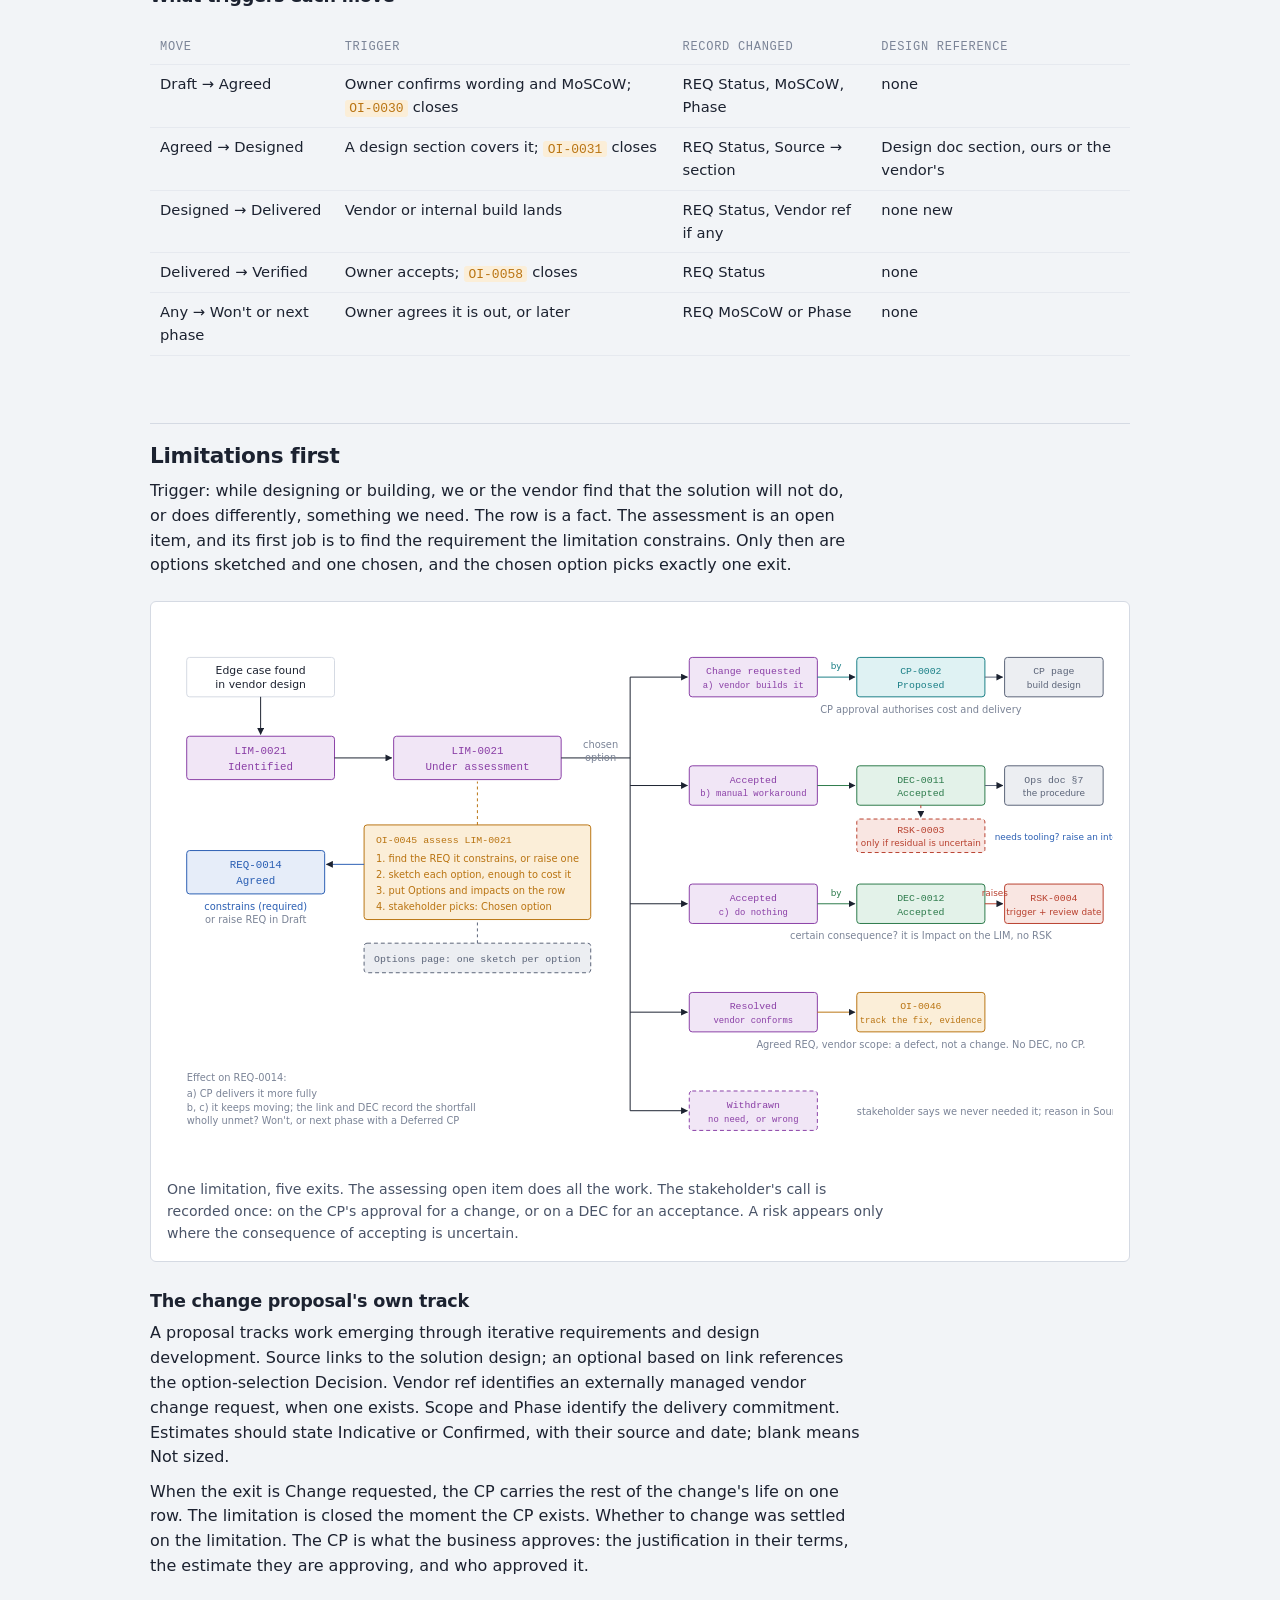
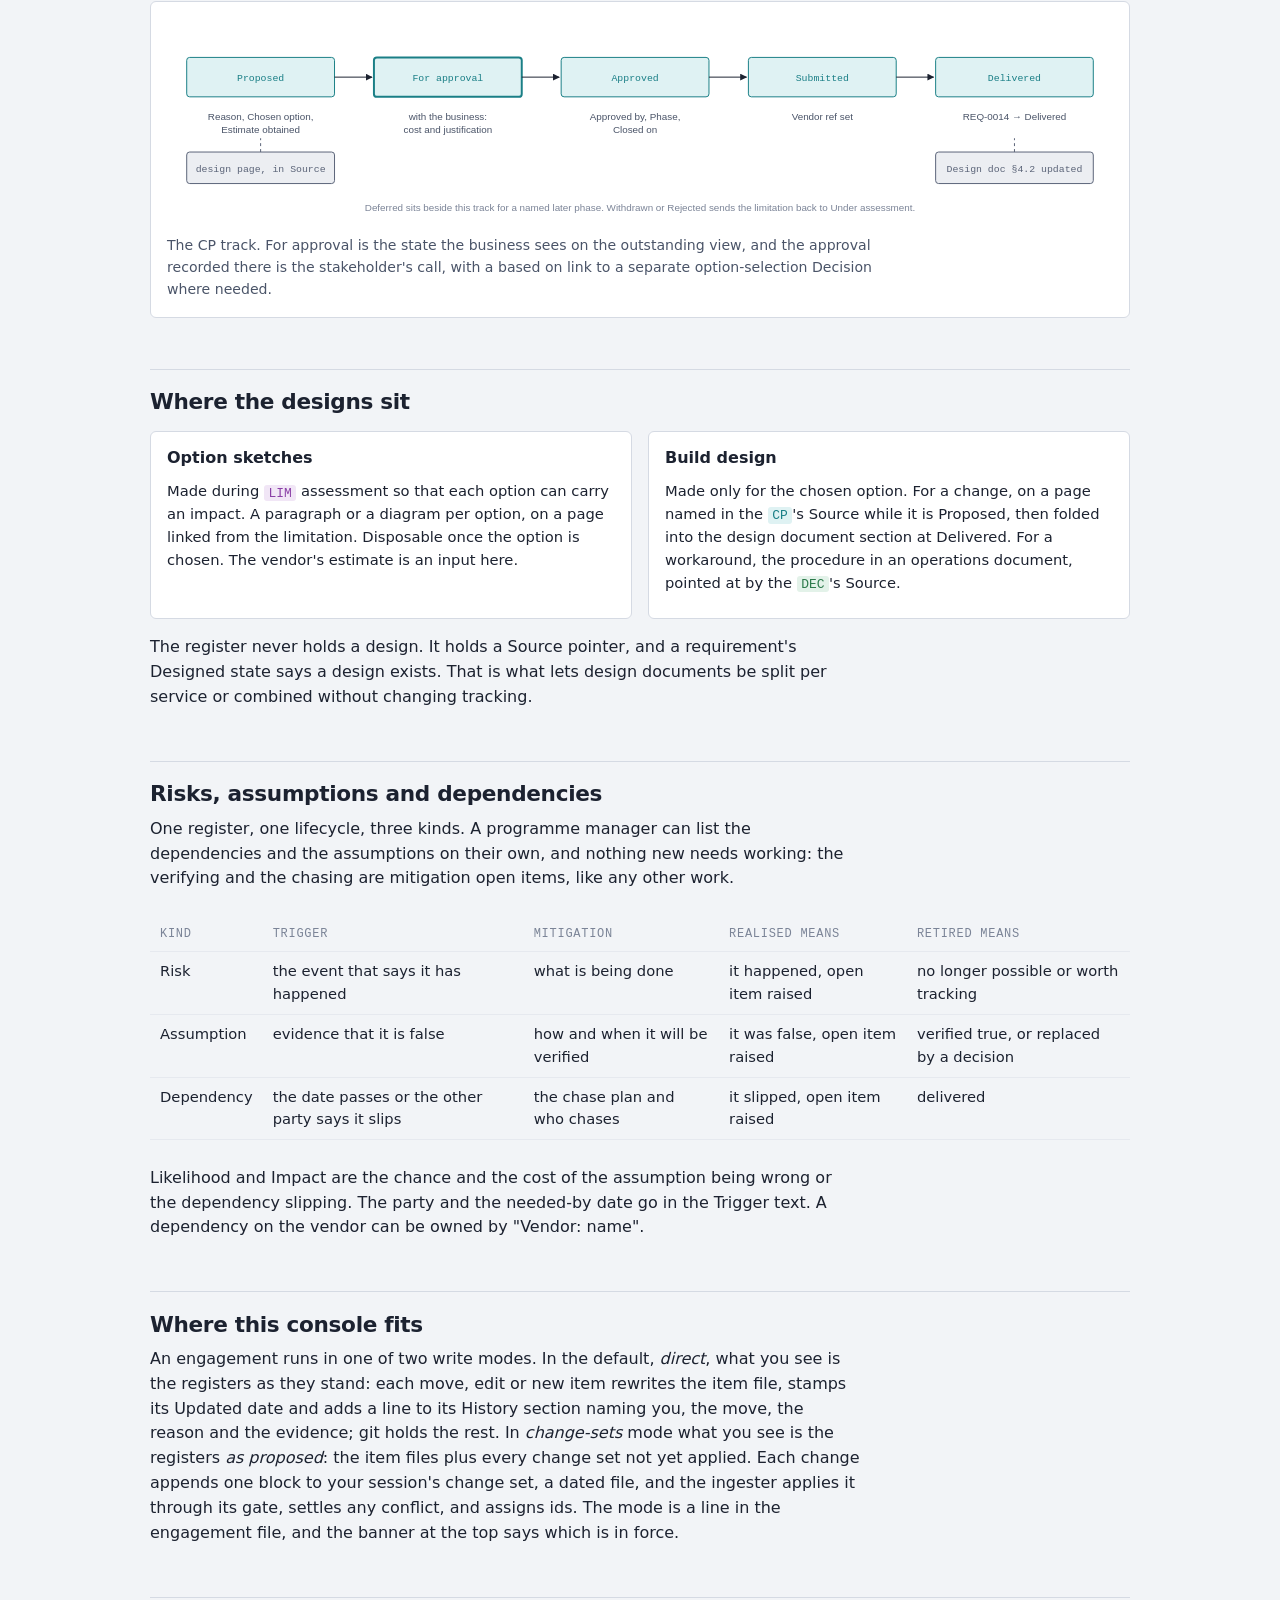
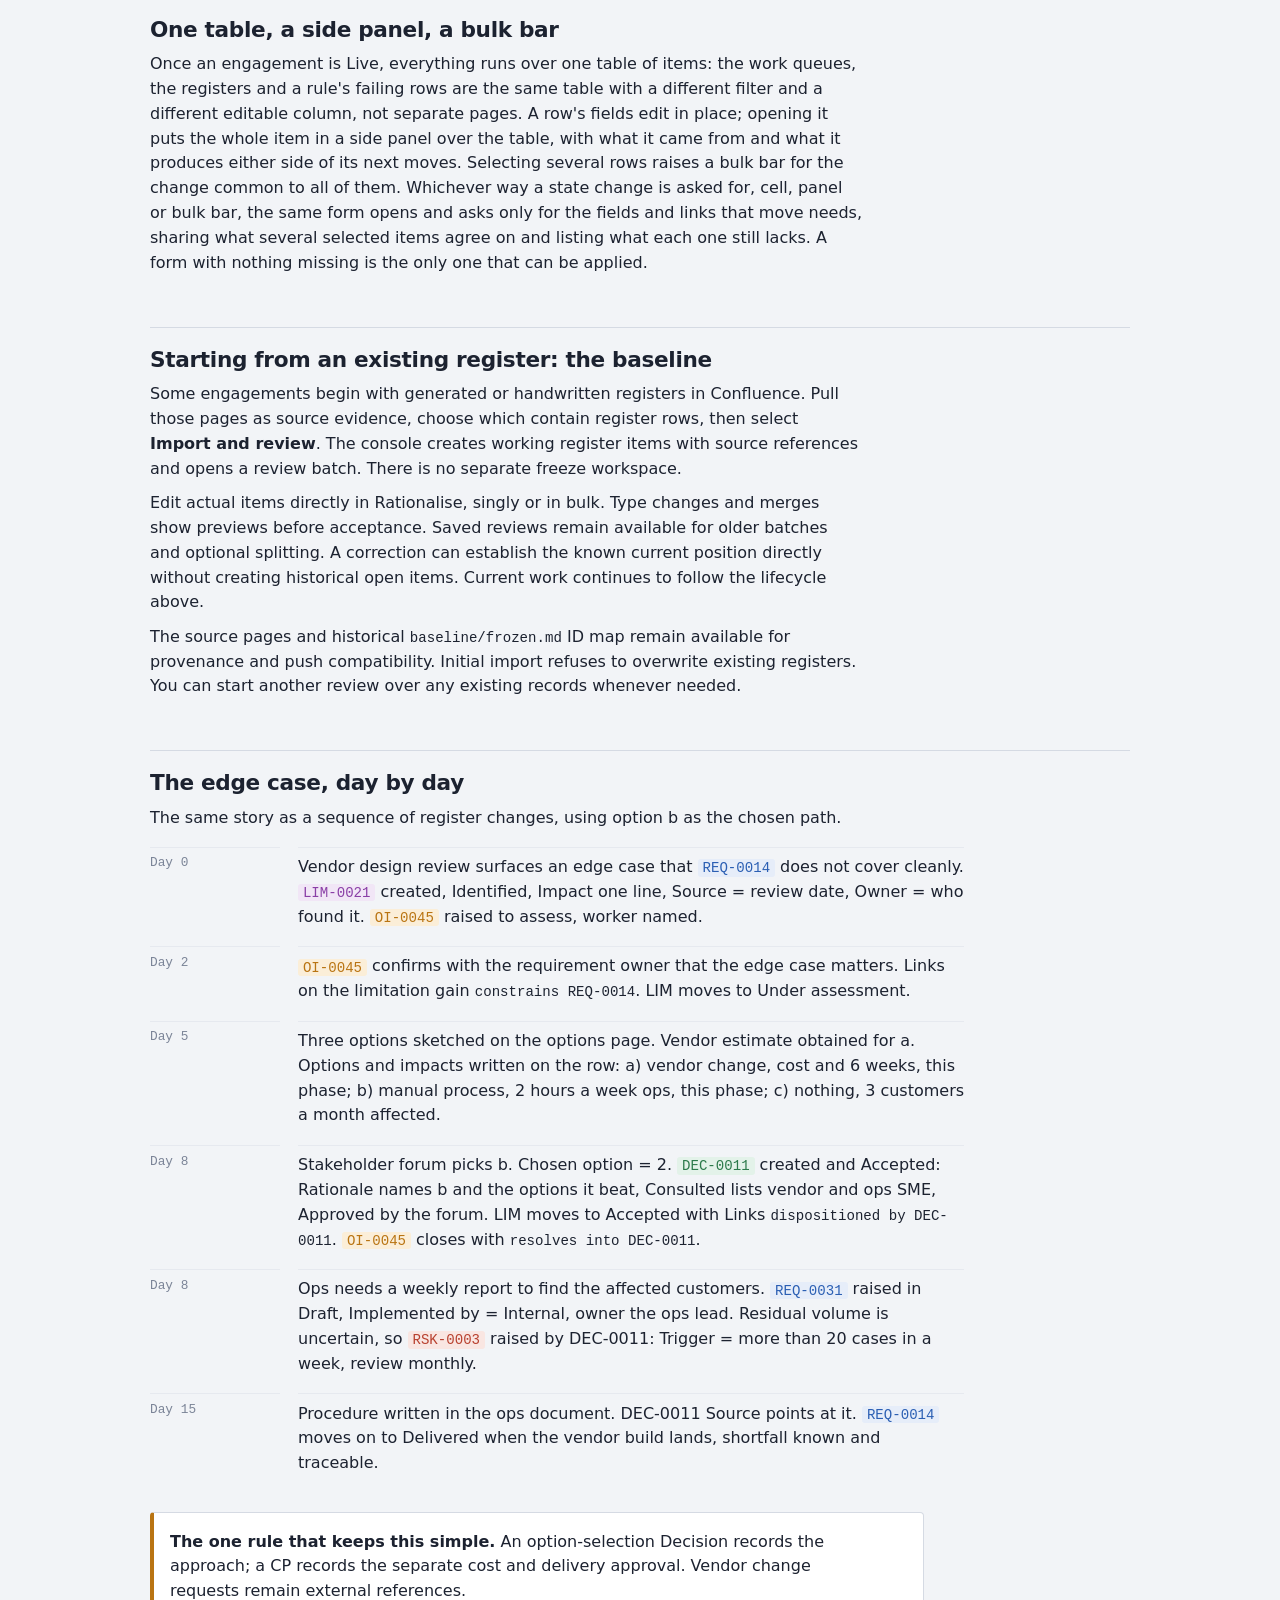
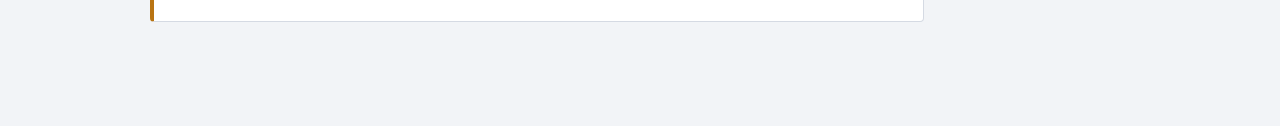
==== commit e504a1e9: "Migrate internal change requests to CP identifiers" ====
--- a/console/static/guide.html
+++ b/console/static/guide.html
@@ -67,9 +67,9 @@
 .back:hover{color:var(--ink)}
 </style></head><body>
 <main>
-<div class="callout"><strong>Console 0.10 · Model 2.34 · 21 September 2026</strong><p><strong>Rationalise</strong> uses the table and item panel for immediate corrections. Click a cell or select multiple rows and use <strong>Set field</strong> to fix status, scope or dates without workflow entry requirements. Use <strong>Show field</strong> to expose date columns. <strong>Desktop</strong> follows the lifecycle below. <strong>Desktop by scope</strong> opens a predefined scope filter with workflow checks. <strong>Change type</strong> and <strong>Merge…</strong> show before/after previews with Accept/Cancel. For merges, choose the lead; conflicting values remain in Notes. Deleted items can be restored from <strong>Rubbish bin</strong>. Status menus dismiss with Escape or an outside click. Saved reviews and meeting records remain optional tools. Historical corrections do not replay intermediate workflow. Missing evidence stays visible.</p><p>Import creates working registers and opens a review immediately. There is no separate freeze stage. Recent operations provides revision-checked undo; meeting summaries retain a stable session reference.</p></div>
+<div class="callout"><strong>Console 0.11 · Model 2.35 · 21 September 2026</strong><p><strong>Rationalise</strong> uses the table and item panel for immediate corrections. Click a cell or select multiple rows and use <strong>Set field</strong> to fix status, scope or dates without workflow entry requirements. Use <strong>Show field</strong> to expose date columns. <strong>Desktop</strong> follows the lifecycle below. <strong>Desktop by scope</strong> opens a predefined scope filter with workflow checks. <strong>Change type</strong> and <strong>Merge…</strong> show before/after previews with Accept/Cancel. For merges, choose the lead; conflicting values remain in Notes. Deleted items can be restored from <strong>Rubbish bin</strong>. Status menus dismiss with Escape or an outside click. Saved reviews and meeting records remain optional tools. Historical corrections do not replay intermediate workflow. Missing evidence stays visible.</p><p>Import creates working registers and opens a review immediately. There is no separate freeze stage. Recent operations provides revision-checked undo; meeting summaries retain a stable session reference.</p></div>
 <a class="back" href="/">← Back to the console</a>
-<div class="eyebrow">Solution register model, version 2.34</div>
+<div class="eyebrow">Solution register model, version 2.35</div>
 <h1>Two Ways Into the Registers</h1>
 <p class="lede">The same six item types, followed from the two places work actually starts on a vendor build: a stakeholder stating a need, and a discovery that the solution falls short. Open items are the only thing anyone works. Everything else is a record that an open item changes.</p>
 
@@ -78,7 +78,7 @@
   <div style="--c:var(--lim)"><b>LIM</b><span>What the solution cannot do. A fact.</span></div>
   <div style="--c:var(--dec)"><b>DEC</b><span>A choice made, or a shortfall accepted.</span></div>
   <div style="--c:var(--rsk)"><b>RSK</b><span>An uncertainty with a trigger: a risk, an assumption or a dependency.</span></div>
-  <div style="--c:var(--cr)"><b>CR</b><span>A change to agreed scope, with a cost.</span></div>
+  <div style="--c:var(--cr)"><b>CP</b><span>Outstanding work identified as the solution develops.</span></div>
   <div style="--c:var(--oi)"><b>OI</b><span>Work. The bridge between records.</span></div>
 </div>
 
@@ -233,23 +233,23 @@
   <text x="440" y="132" text-anchor="middle" font-size="10" fill="var(--ink-3)">chosen</text>
   <text x="440" y="145" text-anchor="middle" font-size="10" fill="var(--ink-3)">option</text>
 
-  <!-- exit a: CR -->
+  <!-- exit a: CP -->
   <line x1="470" y1="60" x2="528" y2="60" stroke="currentColor" marker-end="url(#a2)"/>
   <g font-family="IBM Plex Mono,monospace" font-size="10">
     <rect x="530" y="40" width="130" height="40" rx="3" fill="var(--lim-bg)" stroke="var(--lim)"/>
     <text x="595" y="57" text-anchor="middle" fill="var(--lim)">Change requested</text>
     <text x="595" y="71" text-anchor="middle" fill="var(--lim)" font-size="9">a) vendor builds it</text>
     <rect x="700" y="40" width="130" height="40" rx="3" fill="var(--cr-bg)" stroke="var(--cr)"/>
-    <text x="765" y="57" text-anchor="middle" fill="var(--cr)" font-weight="500">CR-0002</text>
+    <text x="765" y="57" text-anchor="middle" fill="var(--cr)" font-weight="500">CP-0002</text>
     <text x="765" y="71" text-anchor="middle" fill="var(--cr)">Proposed</text>
   </g>
   <line x1="660" y1="60" x2="698" y2="60" stroke="var(--cr)" marker-end="url(#a2)" style="color:var(--cr)"/>
   <text x="679" y="52" text-anchor="middle" font-size="9" fill="var(--cr)">by</text>
   <rect x="850" y="40" width="100" height="40" rx="3" fill="var(--doc-bg)" stroke="var(--doc)"/>
-  <text x="900" y="57" text-anchor="middle" fill="var(--doc)" font-family="IBM Plex Mono,monospace" font-size="10">CR page</text>
+  <text x="900" y="57" text-anchor="middle" fill="var(--doc)" font-family="IBM Plex Mono,monospace" font-size="10">CP page</text>
   <text x="900" y="71" text-anchor="middle" fill="var(--doc)" font-size="9">build design</text>
   <line x1="830" y1="60" x2="848" y2="60" stroke="var(--doc)" style="color:var(--doc)" marker-end="url(#a2)"/>
-  <text x="765" y="96" text-anchor="middle" font-size="10" fill="var(--ink-3)">approval on the CR is the decision: no DEC row</text>
+  <text x="765" y="96" text-anchor="middle" font-size="10" fill="var(--ink-3)">CP approval authorises cost and delivery</text>
 
   <!-- exit b: workaround -->
   <line x1="470" y1="170" x2="528" y2="170" stroke="currentColor" marker-end="url(#a2)"/>
@@ -302,7 +302,7 @@
     <text x="765" y="411" text-anchor="middle" fill="var(--oi)" font-size="9">track the fix, evidence</text>
   </g>
   <line x1="660" y1="400" x2="698" y2="400" stroke="var(--oi)" marker-end="url(#a2)" style="color:var(--oi)"/>
-  <text x="765" y="436" text-anchor="middle" font-size="10" fill="var(--ink-3)">Agreed REQ, vendor scope: a defect, not a change. No DEC, no CR.</text>
+  <text x="765" y="436" text-anchor="middle" font-size="10" fill="var(--ink-3)">Agreed REQ, vendor scope: a defect, not a change. No DEC, no CP.</text>
 
   <!-- exit e: withdrawn -->
   <line x1="470" y1="500" x2="528" y2="500" stroke="currentColor" marker-end="url(#a2)"/>
@@ -315,16 +315,16 @@
 
   <!-- closing the loop to REQ -->
   <text x="20" y="470" font-size="10" fill="var(--ink-3)">Effect on REQ-0014:</text>
-  <text x="20" y="486" font-size="10" fill="var(--ink-3)">a) CR delivers it more fully</text>
+  <text x="20" y="486" font-size="10" fill="var(--ink-3)">a) CP delivers it more fully</text>
   <text x="20" y="500" font-size="10" fill="var(--ink-3)">b, c) it keeps moving; the link and DEC record the shortfall</text>
-  <text x="20" y="514" font-size="10" fill="var(--ink-3)">wholly unmet? Won't, or next phase with a Deferred CR</text>
+  <text x="20" y="514" font-size="10" fill="var(--ink-3)">wholly unmet? Won't, or next phase with a Deferred CP</text>
 </g>
 </svg>
-<figcaption>One limitation, five exits. The assessing open item does all the work. The stakeholder's call is recorded once: on the CR's approval for a change, or on a DEC for an acceptance. A risk appears only where the consequence of accepting is uncertain.</figcaption>
+<figcaption>One limitation, five exits. The assessing open item does all the work. The stakeholder's call is recorded once: on the CP's approval for a change, or on a DEC for an acceptance. A risk appears only where the consequence of accepting is uncertain.</figcaption>
 </figure>
 
 <h3>The change proposal's own track</h3><p>A proposal tracks work emerging through iterative requirements and design development. Source links to the solution design; an optional based on link references the option-selection Decision. Vendor ref identifies an externally managed vendor change request, when one exists. Scope and Phase identify the delivery commitment. Estimates should state Indicative or Confirmed, with their source and date; blank means Not sized.</p>
-<p>When the exit is Change requested, the CR carries the rest of the change's life on one row. The limitation is closed the moment the CR exists. Whether to change was settled on the limitation. The CR is what the business approves: the justification in their terms, the estimate they are approving, and who approved it.</p>
+<p>When the exit is Change requested, the CP carries the rest of the change's life on one row. The limitation is closed the moment the CP exists. Whether to change was settled on the limitation. The CP is what the business approves: the justification in their terms, the estimate they are approving, and who approved it.</p>
 
 <figure>
 <svg viewBox="0 0 960 210" role="img" aria-label="A change proposal moves Proposed, For approval, Approved, Submitted, Delivered. Reason, Chosen option and Estimate are written in Proposed with the design on a page named in Source; the business approves in For approval; Approved by, Phase and Closed on at Approved; Vendor ref at Submitted. Delivered moves the requirement. Deferred sits beside the track for a later phase.">
@@ -355,13 +355,13 @@
   <text x="480" y="196" text-anchor="middle" font-family="Inter,sans-serif" fill="var(--ink-3)">Deferred sits beside this track for a named later phase. Withdrawn or Rejected sends the limitation back to Under assessment.</text>
 </g>
 </svg>
-<figcaption>The CR track. For approval is the state the business sees on the outstanding view, and the approval recorded there is the stakeholder's call, so no decision row is written for a change.</figcaption>
+<figcaption>The CP track. For approval is the state the business sees on the outstanding view, and the approval recorded there is the stakeholder's call, with a based on link to a separate option-selection Decision where needed.</figcaption>
 </figure>
 
 <h2>Where the designs sit</h2>
 <div class="two">
   <div><h4>Option sketches</h4><p>Made during <span class="id lim">LIM</span> assessment so that each option can carry an impact. A paragraph or a diagram per option, on a page linked from the limitation. Disposable once the option is chosen. The vendor's estimate is an input here.</p></div>
-  <div><h4>Build design</h4><p>Made only for the chosen option. For a change, on a page named in the <span class="id cr">CR</span>'s Source while it is Proposed, then folded into the design document section at Delivered. For a workaround, the procedure in an operations document, pointed at by the <span class="id dec">DEC</span>'s Source.</p></div>
+  <div><h4>Build design</h4><p>Made only for the chosen option. For a change, on a page named in the <span class="id cr">CP</span>'s Source while it is Proposed, then folded into the design document section at Delivered. For a workaround, the procedure in an operations document, pointed at by the <span class="id dec">DEC</span>'s Source.</p></div>
 </div>
 <p>The register never holds a design. It holds a Source pointer, and a requirement's Designed state says a design exists. That is what lets design documents be split per service or combined without changing tracking.</p>
 
@@ -400,7 +400,7 @@
 </div>
 
 <div class="callout">
-<p><strong>The one rule that keeps this simple.</strong> A stakeholder makes one call per limitation, and it is recorded in one place. For a change, on the CR's approval. For an acceptance, on a DEC. Never both.</p>
+<p><strong>The one rule that keeps this simple.</strong> An option-selection Decision records the approach; a CP records the separate cost and delivery approval. Vendor change requests remain external references.</p>
 </div>
 
 </main>
